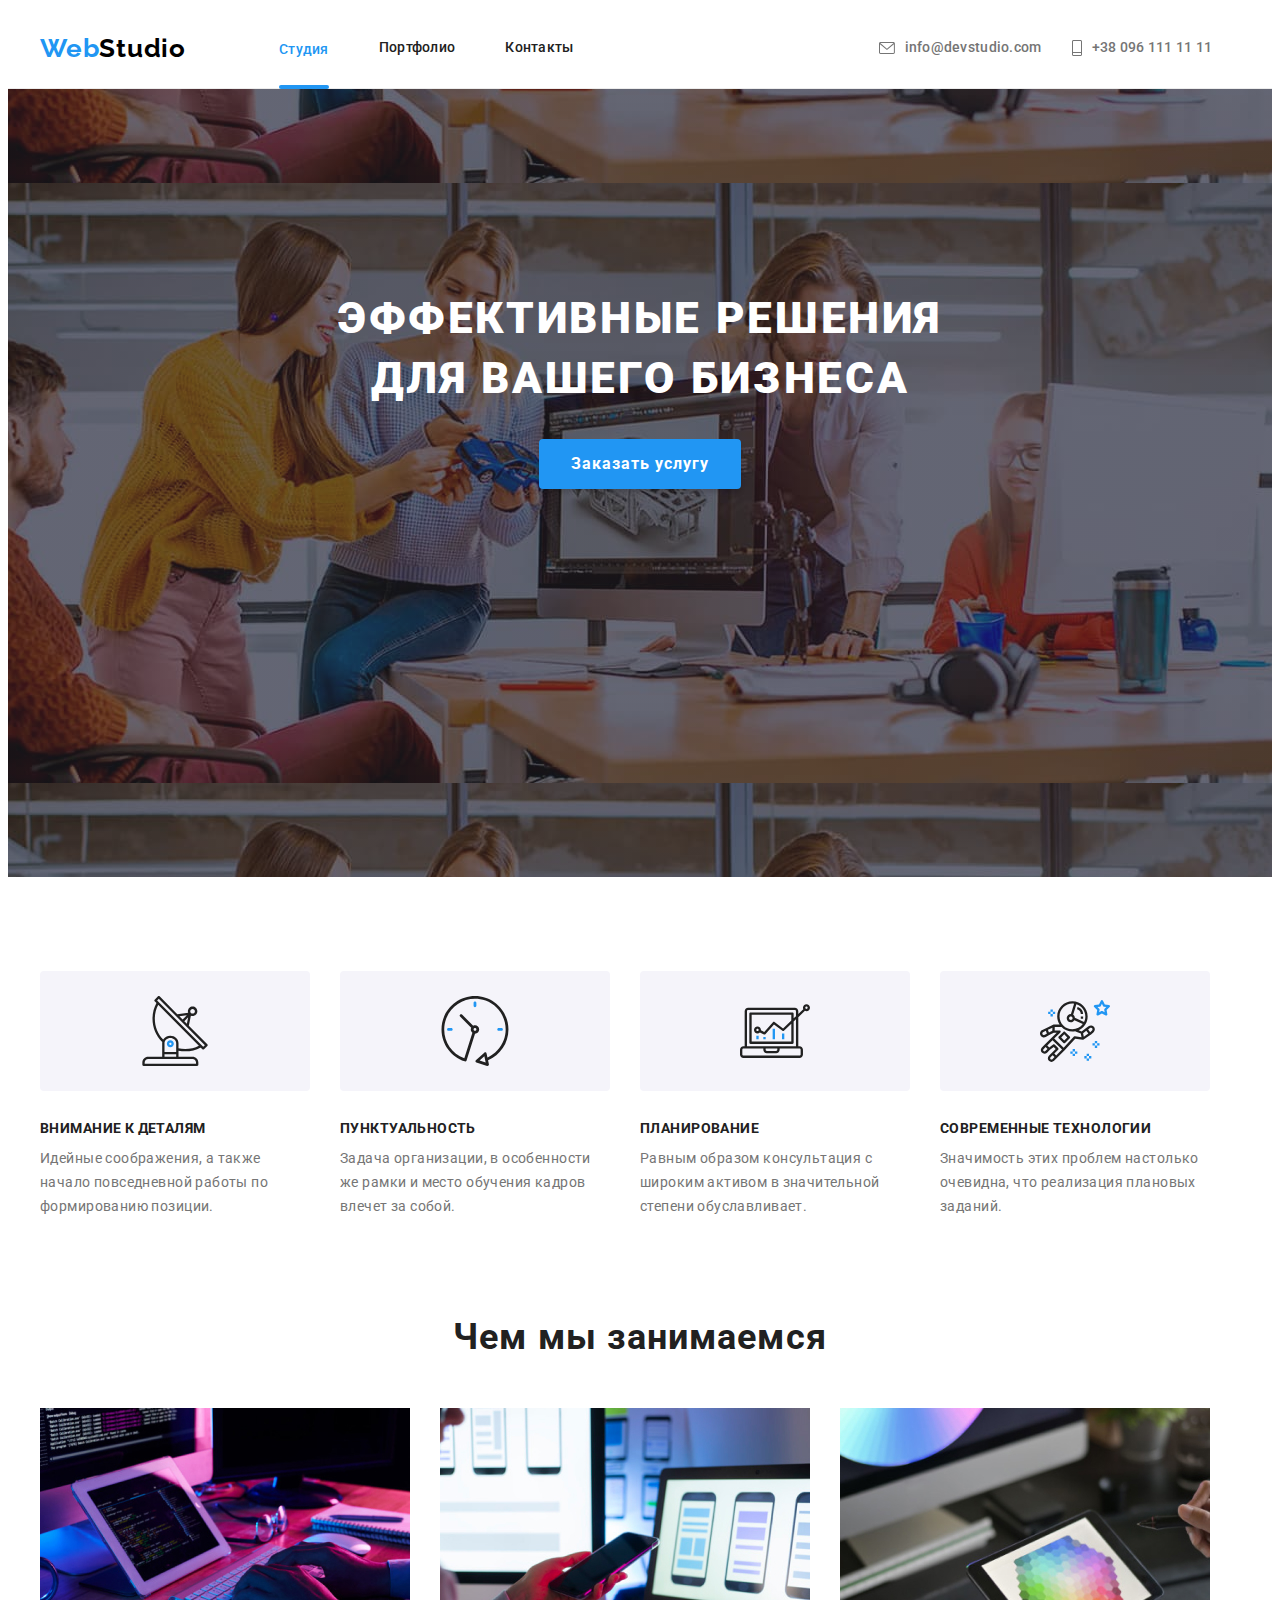
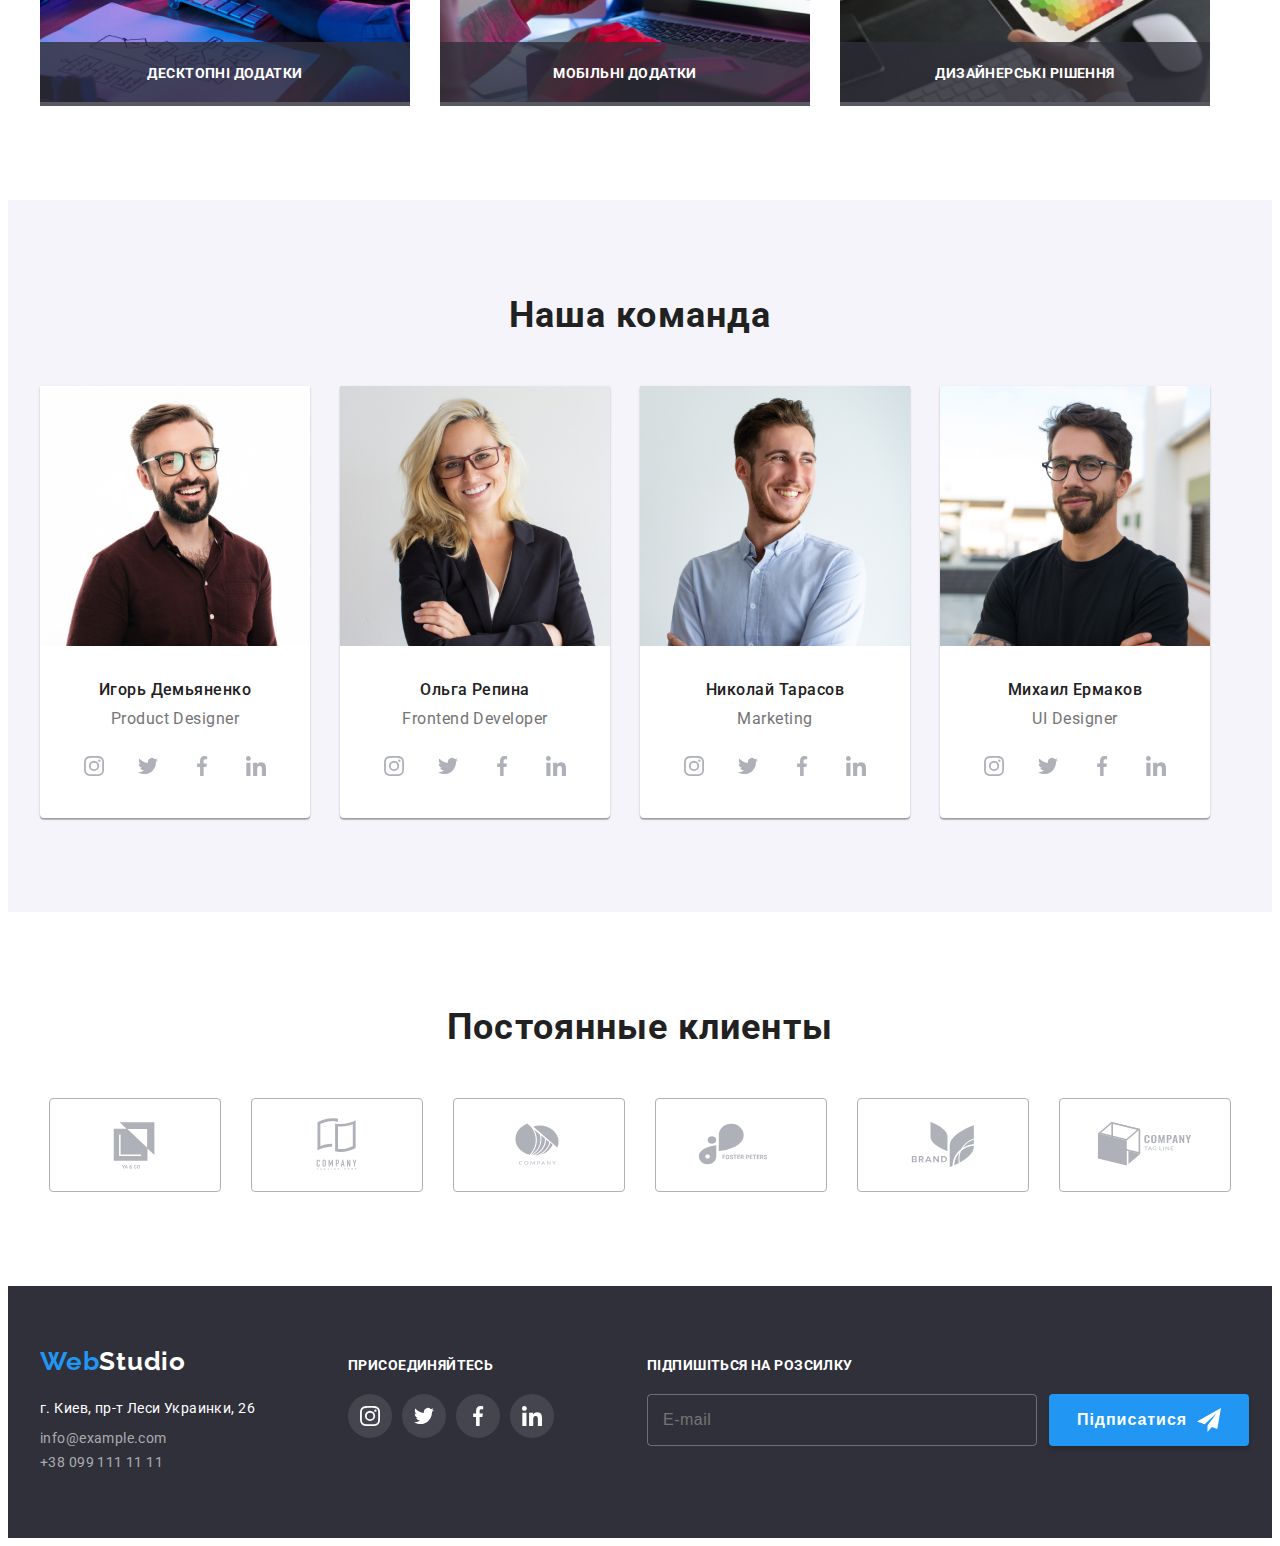
==== index.html @ b46f7038 "start HW#7" ====
<!DOCTYPE html>
<html lang="en">

<head>
  <meta charset="UTF-8" />
  <meta http-equiv="X-UA-Compatible" content="IE=edge" />
  <meta name="viewport" content="width=device-width, initial-scale=1.0" />
  <title>goit-markup-hw-07</title>
  <link rel="preconnect" href="https://fonts.googleapis.com" />
  <link rel="preconnect" href="https://fonts.gstatic.com" crossorigin />
  <link href="https://fonts.googleapis.com/css2?family=Raleway:wght@700&family=Roboto:wght@400;500;700;900&display=swap"
    rel="stylesheet" />
  <link rel="stylesheet" href="https://cdnjs.cloudflare.com/ajax/libs/modern-normalize/1.1.0/modern-normalize.min.css"
    integrity="sha512-wpPYUAdjBVSE4KJnH1VR1HeZfpl1ub8YT/NKx4PuQ5NmX2tKuGu6U/JRp5y+Y8XG2tV+wKQpNHVUX03MfMFn9Q=="
    crossorigin="anonymous" referrerpolicy="no-referrer" />
  <link rel="stylesheet" href="./css/styles.css" />
</head>

<body class="page">
  <!-- Header section -->
  <header class="page-header">
    <div class="container header-container">
      <nav class="nav-site, link">
        <a class="logo-link link" href="" lang="en">Web<span class="logo-accent">Studio</span></a>
        <ul class="nav-list list">
          <li><a class="nav-item nav-item-studio" href="">Студия</a></li>
          <li><a class="nav-item link" href="./portfolio.html">Портфолио</a></li>
          <li><a class="nav-item link nav-item-contacts" href="index.html">Контакты</a></li>
        </ul>
      </nav>

      <ul class="contacts-header list">
        <li class="contacts-item">
          <a class="contacts-link link contacts-link-icons" href="info@devstudio.com"><svg class="mailhover-icons"
              width="16px" height="12px">
              <use href="./images/icons/icons2.svg#mailhover">
            </svg>info@devstudio.com</a>
        </li>
        <li class="contacts-item"><a class="contacts-tel link" href="+380961111111"><svg class="vector-icons"
              width="10px" height="16px">
              <use href="./images/icons/icons2.svg#vector">
            </svg>+38 096 111 11 11</a></li>
      </ul>
    </div>
  </header>

  <!-- Main -->
  <main>
    <!-- Hero -->

    <section class="hero overlay">
      <div class="container container-hero">
        <h1 class="hero-text">
          Эффективные решения <br />
          для вашего бизнеса
        </h1>
        <button type="button" data-modal-open class="btn container-btn">Заказать услугу</button>
      </div>
    </section>
    
    <!--  Наши преимущества advantage -->

    <section class="advantage">
      <!-- <h2>Наши преимущества</h2> -->
      <div class="container advantage-container">
        <ul class="advantage-list list">
          <li class="advantage-antenna advantage-icons">
            <div class="icon"><svg class="antenna" width="70px" height="70px">
                <use href="./images/icons/icons2.svg#antenna"></use>
              </svg></div>
            <div class="advantage-item">
              <h3 class="advantage-title">Внимание к деталям</h3>
              <p class="advantage-text">
                Идейные соображения, а также <br />
                начало повседневной работы по <br />
                формированию позиции.
              </p>
            </div>
          </li>
          <li class="advantage-clock advantage-icons">
            <div class="icon"><svg class="clock" width="70px" height="70px">
                <use href="./images/icons/icons2.svg#clock"></use>
              </svg></div>
            <div class="advantage-item">
              <h3 class="advantage-title">Пунктуальность</h3>
              <p class="advantage-text">
                Задача организации, в особенности <br />
                же рамки и место обучения кадров <br />
                влечет за собой.
              </p>
            </div>
          </li>
          <li class="advantage-diagram advantage-icons">
            <div class="icon"><svg class="diagram" width="70px" height="70px">
                <use href="./images/icons/icons2.svg#diagram"></use>
              </svg></div>
            <div class="advantage-item">
              <h3 class="advantage-title">Планирование</h3>
              <p class="advantage-text">
                Равным образом консультация с <br />
                широким активом в значительной <br />
                степени обуславливает.
              </p>
            </div>
          </li>
          <li class="advantage-astronaut advantage-icons">
            <div class="icon"><svg class="astronaut" width="70px" height="70px">
                <use href="./images/icons/icons2.svg#astronaut"></use>
              </svg>
            </div>
            <h3 class="advantage-title">Современные технологии</h3>
            <p class="advantage-text">
              Значимость этих проблем настолько <br />
              очевидна, что реализация плановых <br />
              заданий.
            </p>
          </li>
        </ul>
      </div>
    </section>

    <!-- Чем мы занимаемся benefits -->

    <section class="benefits">
      <div class="container container-benefits">
        <h2 class="benefits-text">Чем мы занимаемся</h2>
        <ul class="benefits-list list">
          <li class="benefits-item">
            <div class="benefits-foto-list">
              <img src="./images/studio/img1.jpg" alt="Верстка" width="370" />
              <div class="benefits-photo-list-action">
                <p class="benefits-text-action">
                  Десктопні додатки
                </p>
              </div>
            </div>
          </li>
          <li class="benefits-item">
            <div class="benefits-foto-list">
              <img src="./images/studio/img2.jpg" alt="Наше качество" width="370" />
              <div class="benefits-photo-list-action">
                <p class="benefits-text-action">
                  Мобільні додатки
                </p>
              </div>
            </div>
          </li>
          <li class="benefits-item">
            <div class="benefits-foto-list">
              <img src="./images/studio/img3.jpg" alt="Палитра" width="370" />
              <div class="benefits-photo-list-action">
                <p class="benefits-text-action">
                  Дизайнерські рішення
                </p>
              </div>
            </div>
          </li>
        </ul>
      </div>
    </section>

    <!-- Наша команда -->

    <section class="team">
      <div class="container container-team">
        <h2 class="team-text">Наша команда</h2>
        <ul class="team-list list">
          <li class="team-items">
            <img class="team-photo" src="./images/studio/img4.jpg" alt="работник1" width="270" />
            <div class="team-name-post">
              <h3 class="team-name">Игорь Демьяненко</h3>
              <p class="team-post">Product Designer</p>
              <ul class="social-list">
                <li><a class="social-link" href rel="noopener nooferrer" target="_blank" aria-label="instagram">
                    <svg class="social-icon" width="20px" height="20px">
                      <use href="./images/icons/icons2.svg#instagram"></use>
                    </svg>
                  </a></li>
                <li><a class="social-link" href rel="noopener nooferrer" target="_blank" aria-label="twitter">
                    <svg class="social-icon" width="20px" height="20px">
                      <use href="./images/icons/icons2.svg#twitter"></use>
                    </svg>
                  </a></li>
                <li><a class="social-link" href rel="noopener nooferrer" target="_blank" aria-label="facebook">
                    <svg class="social-icon" width="20px" height="20px">
                      <use href="./images/icons/icons2.svg#facebook"></use>
                    </svg>
                  </a></li>
                <li><a class="social-link" href rel="noopener nooferrer" target="_blank" aria-label="linkedin">
                    <svg class="social-icon" width="20px" height="20px">
                      <use href="./images/icons/icons2.svg#linkedin"></use>
                    </svg>
                  </a></li>
              </ul>
            </div>
          </li>
          <li class="team-items">
            <img class="team-photo" src="./images/studio/img5.jpg" alt="работник2" width="270" />
            <div class="team-name-post">
              <h3 class="team-name">Ольга Репина</h3>
              <p class="team-post">Frontend Developer</p>
              <ul class="social-list">
                <li><a class="social-link" href rel="noopener nooferrer" target="_blank" aria-label="instagram">
                    <svg class="social-icon" width="20px" height="20px">
                      <use href="./images/icons/icons2.svg#instagram"></use>
                    </svg>
                  </a></li>
                <li><a class="social-link" href rel="noopener nooferrer" target="_blank" aria-label="twitter">
                    <svg class="social-icon" width="20px" height="20px">
                      <use href="./images/icons/icons2.svg#twitter"></use>
                    </svg>
                  </a></li>
                <li><a class="social-link" href rel="noopener nooferrer" target="_blank" aria-label="facebook">
                    <svg class="social-icon" width="20px" height="20px">
                      <use href="./images/icons/icons2.svg#facebook"></use>
                    </svg>
                  </a></li>
                <li><a class="social-link" href rel="noopener nooferrer" target="_blank" aria-label="linkedin">
                    <svg class="social-icon" width="20px" height="20px">
                      <use href="./images/icons/icons2.svg#linkedin"></use>
                    </svg>
                  </a></li>
              </ul>
            </div>
          </li>
          <li class="team-items">
            <img class="team-photo" src="./images/studio/img6.jpg" alt="работник3" width="270" />
            <div class="team-name-post">
              <h3 class="team-name">Николай Тарасов</h3>
              <p class="team-post">Marketing</p>
              <ul class="social-list">
                <li><a class="social-link" href rel="noopener nooferrer" target="_blank" aria-label="instagram">
                    <svg class="social-icon" width="20px" height="20px">
                      <use href="./images/icons/icons2.svg#instagram"></use>
                    </svg>
                  </a></li>
                <li><a class="social-link" href rel="noopener nooferrer" target="_blank" aria-label="twitter">
                    <svg class="social-icon" width="20px" height="20px">
                      <use href="./images/icons/icons2.svg#twitter"></use>
                    </svg>
                  </a></li>
                <li><a class="social-link" href rel="noopener nooferrer" target="_blank" aria-label="facebook">
                    <svg class="social-icon" width="20px" height="20px">
                      <use href="./images/icons/icons2.svg#facebook"></use>
                    </svg>
                  </a></li>
                <li><a class="social-link" href rel="noopener nooferrer" target="_blank" aria-label="linkedin">
                    <svg class="social-icon" width="20px" height="20px">
                      <use href="./images/icons/icons2.svg#linkedin"></use>
                    </svg>
                  </a>
                </li>
              </ul>
            </div>
          </li>
          <li class="team-items">
            <img class="team-photo" src="./images/studio/img7.jpg" alt="работник4" width="270" />
            <div class="team-name-post">
              <h3 class="team-name">Михаил Ермаков</h3>
              <p class="team-post">UI Designer</p>
              <ul class="social-list">
                <li><a class="social-link" href rel="noopener nooferrer" target="_blank" aria-label="instagram">
                    <svg class="social-icon" width="20px" height="20px">
                      <use href="./images/icons/icons2.svg#instagram"></use>
                    </svg>
                  </a></li>
                <li><a class="social-link" href rel="noopener nooferrer" target="_blank" aria-label="twitter">
                    <svg class="social-icon" width="20px" height="20px">
                      <use href="./images/icons/icons2.svg#twitter"></use>
                    </svg>
                  </a></li>
                <li><a class="social-link" href rel="noopener nooferrer" target="_blank" aria-label="facebook">
                    <svg class="social-icon" width="20px" height="20px">
                      <use href="./images/icons/icons2.svg#facebook"></use>
                    </svg>
                  </a></li>
                <li><a class="social-link" href rel="noopener nooferrer" target="_blank" aria-label="linkedin">
                    <svg class="social-icon" width="20px" height="20px">
                      <use href="./images/icons/icons2.svg#linkedin"></use>
                    </svg>
                  </a></li>
              </ul>
            </div>
          </li>
        </ul>
      </div>
    </section>
    <!-- Постоянные клиенты -->
    <section class="section section-clients">
      <div class="container">
        <h3 class="title-clients">Постоянные клиенты</h3>
        <ul class="list-clients">
          <li class="client-box ">
            <a class="clients-icon-icon" href="" target="_blank" rel="noopener nooferrer" aria-label="YA & CO">
              <svg class="clients-icon" width="106px" height="60px">
                <use href="./images/icons/icons2.svg#logo1"></use>
              </svg></a>
          </li>
          <li class="client-box"><a class="clients-icon-icon" href="" target="_blank" rel="noopener nooferrer"
              aria-label="Company tagline here">
              <svg class="clients-icon" width="106px" height="60px">
                <use href="./images/icons/icons2.svg#logo2"></use>
              </svg></a>
          </li>
          <li class="client-box"><a class="clients-icon-icon" href="" target="_blank" rel="noopener nooferrer"
              aria-label="Company">
              <svg class="clients-icon" width="106px" height="60px">
                <use href="./images/icons/icons2.svg#logo3"></use>
              </svg></a>
          </li>
          <li class="client-box"><a class="clients-icon-icon" href="" target="_blank" rel="noopener nooferrer"
              aria-label="FOSTER PETERS">
              <svg class="clients-icon" width="106px" height="60px">
                <use href="./images/icons/icons2.svg#logo4"></use>
              </svg></a>
          </li>
          <li class="client-box"><a class="clients-icon-icon" href="" target="_blank" rel="noopener nooferrer"
              aria-label="Brand">
              <svg class="clients-icon" width="106px" height="60px">
                <use href="./images/icons/icons2.svg#logo5"></use>
              </svg></a>
          </li>
          <li class="client-box"><a class="clients-icon-icon" href="" target="_blank" rel="noopener nooferrer"
              aria-label="Company tag line">
              <svg class="clients-icon" width="106px" height="60px">
                <use href="./images/icons/icons2.svg#logo6"></use>
              </svg></a>
          </li>
        </ul>
      </div>
    </section>
  </main>
  <!-- Футер -->
  <footer class="footer">
    <div class="container">
      <div class="footer-flex">
        <a class="logo-link link logo-link-footer" href="" lang="en">Web<span
            class="logo-accent-footer">Studio</span></a>
        <address>
          <ul class="footer-list list">
            <li class="footer-item">
              <a class="footer-mail link" href="https://bit.ly/3pXMvUd" target="_blank" rel="noopener noreferrer"><samp
                  class="footer-text">г. Киев, пр-т Леси Украинки, 26</samp>
              </a>
            </li>
            <li class="footer-item">
              <a class="link-footer" href="mailto:info@devstudio.com">info@example.com</a>
            </li>
            <li><a class="footer-tel link" href="tel=+380991111111">+38 099 111 11 11</a></li>
          </ul>
        </address>
      </div>
      <!-- Футер. Правый блок -->
      <div class="footer-right-block ">
        <h3 class="footer-title">присоединяйтесь</h3>
        <ul class="footer-social-list">
          <li><a class="footer-social-link" href rel="noopener nooferrer" target="_blank" aria-label="instagram">
              <svg class="footer-social-icon" width="20px" height="20px">
                <use href="./images/icons/icons2.svg#instagram"></use>
              </svg>
            </a></li>
          <li><a class="footer-social-link" href rel="noopener nooferrer" target="_blank" aria-label="twitter">
              <svg class="footer-social-icon" width="20px" height="20px">
                <use href="./images/icons/icons2.svg#twitter"></use>
              </svg>
            </a></li>
          <li><a class="footer-social-link" href rel="noopener nooferrer" target="_blank" aria-label="facebook">
              <svg class="footer-social-icon" width="20px" height="20px">
                <use href="./images/icons/icons2.svg#facebook"></use>
              </svg>
            </a></li>
          <li><a class="footer-social-link" href rel="noopener nooferrer" target="_blank" aria-label="linkedin">
              <svg class="footer-social-icon" width="20px" height="20px">
                <use href="./images/icons/icons2.svg#linkedin"></use>
              </svg>
            </a></li>
      </div>
      <!-- Підписатися -->
      <form class="footer-subscription-form">
      <h3 class="footer-subscription-form-title">Підпишіться на розсилку</h3>
      <div class="footer-subsubscription-form-group">
      <label class="footer-subscription-form-wrap">
        <input class="footer-subscription-form-input" type="email" name="email" placeholder="E-mail">
      </label>
      <button class="footer-subscription-form-btn" type="submit">Підписатися
        <svg class="footer-subscription-form-btn-svg" height="24" width="24">
          <use href="./images/icons/icons2.svg#send"></use>
        </svg>
      </button>
      </div>      
    </form>
      </div>
    </div>
  </footer>
  <!-- Модальное окно -->
 <div class="backdrop is-hidden" data-modal>
    <div class="modal">
      <button class="modal-btn" data-modal-close>
        <svg class="modal-btn-icon" width="20" height="20">
          <use href="./images/icons/icons2.svg#close"></use>
        </svg>
      </button>

<form class="register-form">
  <strong class="register-form-title">Залиште свої дані, ми вам передзвонимо</strong>
  <div class="register-form-group" role="group">
    <lable class="register-form-wrap">
      <span class="register-form-lable">Ім'я</span>
      <span class="register-form-field">
      <input class="register-form-input" type="text"/>
      <svg class="register-form-icon" width="18" height="18">
        <use href="./images/icons/icons2.svg#person"></use>
      </svg>
      </span>
    </lable>
    <lable class="register-form-wrap">
      <span class="register-form-lable">Телефон</span>
      <span class="register-form-field">
      <input class="register-form-input" type="phone"/> 
      <svg class="register-form-icon" width="18" height="18">
        <use href="./images/icons/icons2.svg#phone1"></use>
      </svg>
      </span>
    </lable>
    <lable class="register-form-wrap">
      <span class="register-form-lable">Пошта</span>
      <span class="register-form-field">
      <input class="register-form-input" type="email"/>
      <svg class="register-form-icon" width="18" height="18">
        <use href="./images/icons/icons2.svg#mail"></use>
      </svg>
      </span>
    </lable>
    
    <lable class="register-form-wrap">
      <span class="register-form-lable">Коментар</span>
      <textarea
      class="register-form-message"
      name="user-message"
      rows="5"
      placeholder="Введіть текст"
      ></textarea>
    </lable>
  </div>

   <label class="register-form-agreement">
    <input class="register-checkbox visuaaly-hidden"type="checkbox" name="agreement">
    <svg class="register-icon" width="16" height="15">
      <use class="register-icon-uncheck" href="./images/icons/icons2.svg#uncheck"></use>
      <use class="register-icon-check" href="./images/icons/icons2.svg#check2"></use>
    </svg>
    <span class="register-form-agreement-text">Погоджуюся з розсилкою та приймаю <a class="register-form-agreement-link" href="">Умови договору</a></span>
   </label>

   <button class="register-form-btn" type="submit">Отправить</button>
</form>

    </div>
  </div>
 <script src="./js/modal.js"></script>
</body>

</html>
---- css/styles.css ----
:root {
    /* fonts */
    --main-font: 'Roboto', sans-serif;
    --secondary-font: 'Raleway', sans-serif;
    /* text color */
    --main-txt-cl: #212121;
    --secondary-txt-cl: #757575;
    --logo-blue-txt-cl: #2196F3;
    --logo-black-txt-cl: #000000;
    --logo-white-txt-cl: #FFFFFF;
    /* bg color */
    --dark-bg-cl: #2F303A;
    --light-bg-cl: #F5F4FA;
    /* others */
    --button-text-color: #000000;
    --focus-color: #ffffff;
}


body {
    font-family: var(--main-font);
    color: var(--main-txt-cl);
}

/* reset styles */
.link-footer, .contacts-link,
.link,
.link-cards {
    text-decoration: none;
    color: currentColor;
}

.list {
    list-style: none;
    padding: 0;
    margin: 0;
}

h1,h2,h3,h4,h5,h6,p {
    margin: 0;
}

/* Header section */
.container {
    width: 1200px;
    padding-left: 15px;
    padding-right: 15px;
    margin-left: auto;
    margin-right: auto;
}
.container-styles {
    padding-top: 94px;
    padding-bottom: 94px;
}

.page-header {
border-bottom: 1px solid #ECECEC;
}
.header-container {
    display: flex;
    
}
 .link {
    display: flex;
}
 
.logo-link {
    margin-right: 93px;
    align-items: center;
}
 
.nav-list {
    display: flex;
    align-items: center;    
}

.nav-item {
    padding-top: 32px;
    padding-bottom: 32px;
    margin-right: 50px;
}

.nav-item {
    position: relative;
    transition: color 250ms cubic-bezier(0.4, 0, 0.2, 1);


}

.nav-item-contacts {
    margin-right: 0;
}   

.contacts-header {
    margin-left: 305px;
    display: flex;
    align-items: center;
    font-weight: 500;
    font-size: 14px;
    color: #757575;
    
}

.mailhover-icons {
    display: flex;
    justify-content: center;
    align-items: center;
    margin-right: 10px;
    fill:currentColor;
    
}
.vector-icons {
    display: flex;
    justify-content: center;
    align-items: center;
    margin-right: 10px;
    fill: currentColor; 
    
}
.contacts-link {
    align-items: center;
    padding-top: 32px;
    padding-bottom: 32px;
    margin-right: 30px;
    position: relative;
    transition: color 250ms cubic-bezier(0.4, 0, 0.2, 1);
    
}

.contacts-tel {
    padding-top: 32px;
    padding-bottom: 32px;
    position: relative;
    transition: color 250ms cubic-bezier(0.4, 0, 0.2, 1);
}

.logo-link {
    font-family: var(--secondary-font);
    color: var(--logo-blue-txt-cl);
    font-weight: 700;
    font-size: 26px;
    line-height: 1.19;
    letter-spacing: 0.03em;
}

.logo-accent {
    color: var(--logo-black-txt-cl);
}

.nav-item {
    font-weight: 500;
    font-size: 14px;
    line-height: 1.14;
    letter-spacing: 0.02em;
    color: var(--main-txt-cl)
}

.nav-item-studio {
    font-weight: 500;
    font-size: 14px;
    line-height: 1.14;
    letter-spacing: 0.02em;
    color: var(--logo-blue-txt-cl);
    text-decoration: none;
}


/* Подчёркивание */

.nav-item-studio {
    position: relative;
    color: #2196F3;
}

.nav-item-studio::after {
    position: absolute;
    bottom: 0;
    left: 0;
    content: "";
    width: 100%;
    height: 4px;
    border-radius: 2px;
    background-color: #2196F3;
}

.nav-item:hover,
.nav-item:focus {
    color: var(--logo-blue-txt-cl);
}

.contacts-link,
.contacts-tel {
    font-weight: 500;
    font-size: 14px;
    line-height: 1.14;
    letter-spacing: 0.02em;
    color: var(--logo-blue-txt-cl)
    margin-left: 10px;


}

.contacts-link-portfolio {
    font-weight: 500;
    font-size: 14px;
    line-height: 1.14;
    letter-spacing: 0.02em;
    color: var(--secondary-txt-cl)
}
.contacts-link:hover,
.contacts-link:focus {
    color: var(--logo-blue-txt-cl);
}

.contacts-tel {
    font-weight: 500;
    font-size: 14px;
    line-height: 1.14;
    letter-spacing: 0.02em;
    color: var(--secondary-txt-cl)
}

.contacts-tel:hover,
.contacts-tel:focus {
    color: var(--logo-blue-txt-cl);
}



/* Hero */

.overlay {
    max-width: 1600px;
    height: 600px;
    margin-right: auto;
    margin-left: auto;
    background-image:linear-gradient(to right,
    rgba(47, 48, 58, 0.4),
    rgba(47, 48, 58, 0.4)),
    url(../images/studio/imghero.jpg);
    background-position: center;
    background-color: #C4C4C4;;
}

.hero {
    padding-top: 94px;
    padding-bottom: 94px;
    margin-left: auto;
    margin-right: auto;
    background-color: var(--dark-bg-cl);
    
}

.hero-text {
    margin-top: 106px;
    margin-bottom: 30px;
    font-weight: 900;
    font-size: 44px;
    line-height: 1.36;
    text-align: center;
    letter-spacing: 0.06em;
    text-transform: uppercase;
    color: #FFFFFF;
}

.container-btn {
    display: flex;
    margin: 0 auto;
    margin-bottom: 106px;
}
.btn {
    max-width: 250px;
    min-width: 200px;
    max-height: 50px;
    padding-top: 10px;
    padding-right: 32px;
    padding-bottom: 10px;
    padding-left: 32px;  
    
}

.btn {
    font-family: inherit;
    font-weight: 700;
    font-size: 16px;
    line-height: 1.88;
    letter-spacing: 0.06em;
    color: #FFFFFF;
    background: #2196F3;
    box-shadow: 0px 4px 4px rgba(0, 0, 0, 0.15);
    border-radius: 4px;
    border: transparent;
    transition: color 250ms cubic-bezier(0.4, 0, 0.2, 1),
    background-color 250ms cubic-bezier(0.4, 0, 0.2, 1);
}

.btn:hover,
.btn:focus {
    cursor: pointer;
    --button-text-color: #000000;
    color: var(--button-text-color);
    --focus-color: #ffffff;
    background-color: var(--focus-color);

}
/* Наши преимущества */
.advantage {
    padding-top: 94px;
    padding-bottom: 94px;
}
.icon {
    display: flex;
    justify-content: center;
    align-items: center;
    width: 270px;
    height: 120px;
    background-color: #F5F4FA;
    border-radius: 4px;
    margin-bottom: 30px;
    
}

.advantage-list {
    display: flex;
    gap: 30px;
}

.advantage-list:last-child {
    margin-right: 0;
}
.advantage-title {
    margin-bottom: 10px;
    width: 270px;
    height: 16px;
    font-weight: 700;
    font-size: 14px;
    line-height: 1.14;
    letter-spacing: 0.03em;
    text-transform: uppercase;
    color: var(--main-txt-cl);
}

.advantage-text {
    width: 270px;
    height: 75px;
    font-weight: 400;
    font-size: 14px;
    line-height: 1.71;
    letter-spacing: 0.03em;
    color: var(--secondary-txt-cl)
}

/* Чем мы занимаемся */
.benefits {
    padding-bottom: 94px;
}


.benefits-text {
    margin-bottom: 50px;
    font-weight: 700;
    font-size: 36px;
    line-height: 1.17;
    text-align: center;
    letter-spacing: 0.03em;
    color: var(--main-txt-cl)
}
.benefits-list {
    display: flex;
    gap: 30px;
}
/* Чем мы занимаемся (текст на фото) */
.benefits-foto-list{
    position: relative;
}

.benefits-photo-list-action {
    position: absolute;
    width: 100%;
    bottom: 0;
    padding-top: 24px;
    padding-bottom: 24px;
    overflow: hidden;
    opacity: 1;
    background: rgba(47, 48, 58, 0.8);
    transition: opacity 250ms cubic-bezier(0.4, 0, 0.2, 1);
}

.benefits-text-action {
    font-family: 'Roboto';
    font-style: normal;
    font-weight: 700;
    font-size: 14px;
    line-height: 1.14;
    text-align: center;
    letter-spacing: 0.03em;
    text-transform: uppercase;
    color: #FFFFFF;
}


/* Наша команда */
.team {
    padding-top: 94px;
    padding-bottom: 94px;
    background-color: var(--light-bg-cl);
}

.team-name-post {
padding-top: 30px;
padding-bottom: 30px;
}

.team-text {
    margin-bottom: 50px;
    font-weight: 700;
    font-size: 36px;
    line-height: 1.17;
    text-align: center;
    letter-spacing: 0.03em;
    color: var(--main-txt-cl);
    
}

.team-list {
    width: 270px;
    display: flex;
    gap: 30px;
}

.team-items {
    box-shadow: 0px 1px 3px rgba(0, 0, 0, 0.12), 0px 1px 1px rgba(0, 0, 0, 0.14), 0px 2px 1px rgba(0, 0, 0, 0.2);
    border-radius: 0px 0px 4px 4px;
    background: #FFFFFF;
} 

.team-name {
   
    margin-bottom: 10px;
    font-weight: 500;
    font-size: 16px;
    line-height: 1.19;
    text-align: center;
    letter-spacing: 0.03em;
    color: var(--main-txt-cl)
}

.team-post {
    font-weight: 400;
    font-size: 16px;
    line-height: 1.19;
    text-align: center;
    letter-spacing: 0.03em;
    color: var(--secondary-txt-cl);
    margin-bottom: 16px;
    

}
.team-list {
    align-items: center;
   
}

.social-link {
    
    align-items: center;
    justify-content: center;
    display: flex;
    width: 44px;
    height: 44px;
    background-color: #ffffff;
    border-radius: 50%;
    transition: color 250ms cubic-bezier(0.4, 0, 0.2, 1),
    background-color 250ms cubic-bezier(0.4, 0, 0.2, 1);
    
}

.social-list {
    gap: 10px;
    display: flex;
    align-items: center;
    justify-content: center;
    padding-right: 32px;
    padding-left: 32px;
    list-style: none;
    
}
.social-icon {
    fill: #AFB1B8;  
}

.social-link:hover,
.social-link:focus {
    background-color: #2196F3;
    outline: none;
    
}

.social-link:hover .social-icon {
    fill: #ffffff;
}
.social-link:focus .social-icon {
    fill: #ffffff;
}

/* Постоянные клиенты */

.section-clients {
    padding-top: 94px;
    padding-bottom: 94px;
}
.list-clients {
    display: flex;
    list-style: none;
    align-items: center;
    justify-content: center;
    gap: 30px;
    margin: 0;
    padding: 0;
    transition: color 250ms cubic-bezier(0.4, 0, 0.2, 1),
    border-color 250ms cubic-bezier(0.4, 0, 0.2, 1);
    
}

.clients-icon-icon {
    display: flex;
    align-items: center;
    justify-content: center;
    width: 170px;
    height: 92px;
    background-color: #ffffff;
    border: 1px solid #AFB1B8;
    border-radius: 4px;
    fill: #AFB1B8;
    transition: color 250ms cubic-bezier(0.4, 0, 0.2, 1),
    border-color 250ms cubic-bezier(0.4, 0, 0.2, 1);

}


.clients-icon-icon:hover,
.clients-icon-icon:focus {
    fill: #2196F3;
    border-color: #2196F3;
    border: 1px solid #2196F3;
    outline: none;
   
   
}

.title-clients {
    font-family: 'Roboto';
        font-style: normal;
        font-weight: 700;
        font-size: 36px;
        line-height: 1.17;
        text-align: center;
        letter-spacing: 0.03em;
        color: #212121;
        margin-bottom: 50px;
}
/* Футер */
.footer {
    padding-top: 60px;
    padding-bottom: 60px;
    background-color: var(--dark-bg-cl);
    
}

.footer .container {
    display: flex;
    align-items: baseline;
}
.logo-link-footer {
    width: 145px;
    height: 31px;
    margin-bottom: 20px;
    
}
.logo-accent-footer {
    color: var(--logo-white-txt-cl);
    
}

.footer-list {
    width: 231px;
    height: 81px;
   
}


.footer-text {
    margin-bottom: 9px;
    font-family: 'Roboto';
    font-style: normal;
    font-weight: 400;
    font-size: 14px;
    line-height: 1.71;
    letter-spacing: 0.03em;
    color: var(--logo-white-txt-cl)
}

.footer-text:hover,
.footer-text:focus {
    color: var(--logo-blue-txt-cl);
}

.link-footer {
    margin-bottom: 9px;
    font-family: 'Roboto';
    font-style: normal;
    font-weight: 400;
    font-size: 14px;
    line-height: 1.71;
    letter-spacing: 0.03em;
    color: rgba(255, 255, 255, 0.6);
    transition: color 250ms cubic-bezier(0.4, 0, 0.2, 1),
    background-color 250ms cubic-bezier(0.4, 0, 0.2, 1);
}

.link-footer:hover,
.link-footer:focus {
    color: var(--logo-blue-txt-cl);
}

.footer-tel {
    font-family: 'Roboto';
    font-style: normal;
    font-weight: 400;
    font-size: 14px;
    line-height: 1.71;
    letter-spacing: 0.03em;
    color: rgba(255, 255, 255, 0.6);
}

.footer-text, 
.link-footer,
.footer-tel {
    width: 231px;
    height: 21px;
}

.footer-tel:hover,
.footer-tel:focus {
    color: var(--logo-blue-txt-cl);
}


/* Футер. Правый блок */


.footer-right-block {
   margin-left: 70px;
   margin-right: 93px;
} 

.footer-social-list {
    display: flex;
    align-items: baseline;
    justify-content: center; 
    gap: 10px;
    list-style: none;
    margin: 0;
    padding-left: 0;
}

.footer-social-link {
    display: flex;
    align-items: center;
    justify-content: center;
    width: 44px;
    height: 44px;
    background-color: rgba(255, 255, 255, 0.1);
    border-radius: 50%;
    margin-top: 20px;
    transition: color 250ms cubic-bezier(0.4, 0, 0.2, 1),
    background-color 250ms cubic-bezier(0.4, 0, 0.2, 1);
}

.footer-title {
    display: flex;
    align-items: baseline;
    font-family: 'Roboto';
    font-style: normal;
    font-weight: 700;
    font-size: 14px;
    line-height: 1.14;
    letter-spacing: 0.03em;
    text-transform: uppercase;
    color: #FFFFFF;
    padding-left: 0;
}

.footer-social-icon {
    fill: #FFFFFF;
}
.footer-social-link:hover,
.footer-social-link:focus {
    fill: #2196F3;
    border-color: #2196F3;
    border: 1px solid #2196F3;
    background-color: #2196F3;
    outline: none;
} 

/* Футер підписатися*/

.footer-subsubscription-form-group {
    display: flex;
    gap: 12px;
}

.footer-subscription-form-input {
    display: inline-block;
    width: 358px;
    background-color: transparent;
    border: 1px solid rgba(255, 255, 255, 0.3);
    border-radius: 4px;
    padding: 15px;
    font-style: normal;
    font-weight: 400;
    font-size: 16px;
    line-height: calc(20 / 16);
    align-items: center;
    letter-spacing: 0.03em;
    color: rgba(255, 255, 255, 0.6);
    transition: color 250ms cubic-bezier(0.4, 0, 0.2, 1),
    border-color 250ms cubic-bezier(0.4, 0, 0.2, 1);
}

.footer-subscription-form-input:hover,
.footer-subscription-form-input:focus {
    border: 1px solid #2196F3;
    border-color: #2196F3;
    outline: none;
   
}

.footer-subscription-form-btn {
    display: flex;
    gap: 10px;
    align-items: center;
    justify-content: center;
    background-color: #2196F3;
    border-radius: 4px;
    border-color: transparent;
    box-shadow: 0px 4px 4px rgba(0, 0, 0, 0.15);
    font-style: normal;
    font-weight: 700;
    font-size: 16px;
    line-height: calc(30 / 16);
    text-align: center;
    letter-spacing: 0.06em;
    padding-top: 10px;
    padding-right: 28px;
    padding-bottom: 10px;
    padding-left: 29px;
    padding-left: 28px;
    cursor: pointer;
    color: #FFFFFF;
    border: none;
}


.footer-subscription-form-title {
    margin-bottom: 20px;
    font-weight: 700;
    font-size: 14px;
    line-height: 1.14;
    letter-spacing: 0.03em;
    text-transform: uppercase;
    color: #ffffff;
}



/* Prtfolio*/
.page-header-portfolio {
    border-bottom: 1px solid #ECECEC;
}

.nav-item-portfolio {
    font-weight: 500;
    font-size: 14px;
    line-height: 1.14;
    letter-spacing: 0.02em;
    color: var(--logo-blue-txt-cl);
    text-decoration: none;
}
.nav-item-portfolio-contacts {
    margin: 0 auto;
}

/* Псевдо портфолио */
.nav-item-portfolio {
    position: relative;
    color: #2196F3;
}
.nav-item-portfolio::after {
    position: absolute;
    bottom: 0;
    left: 0;
    content: "";
    width: 100%;
    height: 4px;
    border-radius: 2px;
    background-color: #2196F3;
}




.contacts-link-portfolio {
    margin-right: 50px;
    padding-top: 32px;
    padding-bottom: 32px;
}
.contacts-link-portfolio:hover,
.contacts-link-portfolio:focus {
    color: var(--logo-blue-txt-cl);
}

/* Портфолио кнопки */

.portfolio-button {
    padding-top: 94px;
    padding-bottom: 94px;
}


.portfolio-list {
    display:flex;
    justify-content: center ;
    gap: 8px;
    margin-bottom: 50px;
   
}

.portfolio-btn-curent {
    width: 73px;
    height: 38px;
    padding-top: 6px;
    padding-right: 22px;
    padding-bottom: 6px;
    padding-left: 22px;
}

.portfolio-btn-site {
    max-width: 200px;
    min-width: 130px;
    width: 128px;
    height: 38px;
    padding-top: 6px;
    padding-right: 22px;
    padding-bottom: 6px;
    padding-left: 22px;
}

.portfolio-btn-app {
    width: 145px;
    height: 38px;
    padding-top: 6px;
    padding-right: 22px;
    padding-bottom: 6px;
    padding-left: 22px;
}

.portfolio-btn-design {
    width: 103px;
    height: 38px;
    padding-top: 6px;
    padding-right: 22px;
    padding-bottom: 6px;
    padding-left: 22px;
}

.portfolio-btn-marketing {
    width: 130px;
    height: 38px;
    padding-top: 6px;
    padding-right: 22px;
    padding-bottom: 6px;
    padding-left: 22px;;
}
.portfolio-btn{
    
    font-family: 'Roboto';
    font-style: normal;
    font-weight: 500;
    font-size: 16px;
    line-height: 1.62;
    text-align: center;
    letter-spacing: 0.03em;
    border: none;
    border-radius: 4px;
    background: #F5F4FA;
    transition: color 250ms cubic-bezier(0.4, 0, 0.2, 1),
    background-color 250ms cubic-bezier(0.4, 0, 0.2, 1),
    box-shadow 250ms cubic-bezier(0.4, 0, 0.2, 1);
}
.portfolio-list,
.portfolio-btn {
    color: var(--main-txt-cl);
}

 .current {
    font-family: 'Roboto';
    font-style: normal;
    color:#FFFFFF;
    background: #2196F3;
    border-radius: 4px;
    border: none;
}
 
.portfolio-btn:hover,
.portfolio-btn:focus {
    background: var(--logo-blue-txt-cl);
    color: #FFFFFF;

}

.title {
    position: absolute;
    width: 1px;
    height: 1px;
    margin: -1px;
    border: 0;
    padding: 0;
    white-space: nowrap;
    clip-path: inset(100%);
    clip: rect(0 0 0 0);
    overflow: hidden;
}

.portfolio-cards-title {
    
    max-width: 350px;
    min-width: 340px;
    width: 322px;
    height: 36px;
    font-weight: 700;
    font-size: 18px;
    line-height: 2;
    letter-spacing: 0.06em;
    color: var(--main-txt-cl)
}

.portfolio-cards-text {
    width: 322px;
    height: 30px;
    font-weight: 400;
    font-size: 16px;
    line-height: 1.88;
    letter-spacing: 0.03em;
    color: var(--secondary-txt-cl)
}

.link-cards:hover,
.link-cards:focus {
color: var(--logo-blue-txt-cl);

}

.portfolio-cards-list {
    display: flex;
    flex-wrap: wrap;
    gap: 30px;
}

.item-cards {
    box-sizing: border-box;
    width: 370px;
    
    background: #FFFFFF;
    border: 1px solid #EEEEEE;
}
.cards-name {
    padding-top: 20px;
    padding-bottom: 20px;
    padding-right: 24px;
    padding-left: 24px;
}
.item-cards:hover {
    box-shadow: 0px 1px 1px rgba(0, 0, 0, 0.12), 0px 4px 4px rgba(0, 0, 0, 0.06), 1px 4px 6px rgba(0, 0, 0, 0.16);
}




/* Модальное окно */
.backdrop {
    position: fixed;
    top: 0;
    left: 0;
    z-index: 1000;
    width: 100%;
    height: 100%;
    background-color: rgba(0, 0, 0, 0.2);
    transition: opacity 250ms ease-out, visibility 600ms ease-out;

}

.backdrop.is-hidden {
    opacity: 0;
    visibility: hidden;
    pointer-events: none;
}

.backdrop.is-hidden.modal {
    opacity: 0;
}

.modal {
    position: absolute;
    top: 50%;
    left: 50%;
    width: 528px;
    min-height: 581px;
    background-color: white;
    border-radius: 4px;
    position: relative;
    transform: translate(-50%, -50%) scale(1);
    opacity: 1;
    transition: transform 250ms ease-in-out 200ms, opacity 400ms ease-in-out 200ms;
    padding-top: 40px;
    padding-right: 41px;
    padding-bottom: 40px;
    padding-left: 39px;
}

.modal-btn {
    position: absolute;
    width: 30px;
    height: 30px;
    padding: 0;
    display: flex;
    align-items: center;
    justify-content: center;
    top: 8px;
    right: 8px;
    border-radius: 50%;
    border: 1px solid rgba(0, 0, 0, 0.1);
    background-color: transparent;
    cursor: pointer;
}

.modal-btn-icon {
    width: 11px;
    height: 11px;
    transition-duration: 250ms;
    transition-timing-function: cubic-bezier(0.4, 0, 0.2, 1);
    transition-delay: 0s;
}

.modal-btn-icon:hover,
.modal-btn-icon:focus {
    fill: #2196f3;
        
}

.register-form {
    text-align: center;
}

.register-form-title {
    display: block;
    margin-bottom: 12px;
    font-weight: 700;
    font-size: 20px;
    line-height: 1.15;
    text-align: center;
    letter-spacing: 0.03em;
    color: #212121;
}

.register-form-group {
    margin-bottom: 20px;
}

.register-form-lable {
    display: block;
    text-align: left;
    margin-bottom: 5px;
    font-weight: 400;
    font-size: 12px;
    line-height: 1.17;
    letter-spacing: 0.01em;
    color: #757575;
    padding-left: 1px;
}

.register-form-wrap {
    display: block;
    position: relative;
    margin-bottom: 10px;
}

.register-form-field {
    position: relative;
}

.register-form-icon {
    position: absolute;
    top: 29px;
    top: 50%;
    transform: translateY(-50%);
    left: 12px;
    transition-duration: 250ms;
    transition-timing-function: cubic-bezier(0.4, 0, 0.2, 1);
    transition-delay: 0s;
}

.register-form-wrap:last-child {
    margin-bottom: 0;
}

.register-form-input,
.register-form-message {
    border: solid 1px #D9D9D9;
    border-radius: 5px;
    width: 100%;
    outline: transparent;
    padding: 10px;
    padding-left: 50px;
    transition-duration: 250ms;
    transition-timing-function: cubic-bezier(0.4, 0, 0.2, 1);
    transition-delay: 0s;
}

.register-form-message {
    resize: none;
    height: 120px;
    padding: 10px;
}

.register-form-input:focus,
.register-form-message:focus {
    border: solid 1px #2196f3;
}

.register-form-input:focus-within+.register-form-icon {
    fill: #2196f3;
}

textarea::placeholder {
    font-style: normal;
    font-weight: 400;
    font-size: 12px;
    line-height: 1.17;
    letter-spacing: 0.01em;
    color: rgba(117, 117, 117, 0.5);
}

.register-form-agreement {
    display: flex;
    align-items: center;
    justify-content: center;
    gap: 9px;
    margin-bottom: 30px;


}

.register-form-agreement-text {
    font-style: normal;
    font-weight: 400;
    font-size: 14px;
    line-height: calc 1.71;
    letter-spacing: 0.03em;
    color: #757575;
}

.register-icon-uncheck {
    transition: opacity 250ms ease-in-out;
}

.register-icon-check {
    opacity: 0;
    transition: opacity 250ms ease-in-out;
}

.register-checkbox:checked+.register-icon .register-icon-uncheck {
    opacity: 0;
}

.register-checkbox:checked+.register-icon .register-icon-check {
    opacity: 1;
}

.register-form-agreement-link {
    text-decoration: underline;
    color: #2196f3;
    text-underline-position: under;
}

.register-form-btn {
    display: inline-block;
    align-items: center;
    padding: 10px 55px;
    font-family: inherit;
    font-weight: 700;
    font-size: 16px;
    line-height: calc(30 / 16);
    letter-spacing: 0.06em;
    color: #ffffff;
    cursor: pointer;
    background-color: #2196f3;
    box-shadow: 0px 4px 4px rgba(0, 0, 0, 0.15);
    border-radius: 4px;
    border-color: transparent;
}

.visuaaly-hidden {
    position: absolute;
    white-space: nowrap;
    width: 1px;
    height: 1px;
    overflow: hidden;
    border: 0;
    padding: 0;
    clip: rect(0 0 0 0);
    clip-path: inset(50%);
    margin: -1px;
}





/* Портфолио текст */


.portfolio-foto {
    position: relative;
    overflow: hidden; 
}
.portfolio-overlay {
    position: absolute;
    display: block;
    bottom: 0;
    left: 0;
    width: 100%;
    height: 100%;
    background-color: rgba(33, 150, 243, 0.9);
    transform: translateY(100%);
    transition: transform 250ms cubic-bezier(0.4, 0, 0.2, 1);
    
}
.portfolio-overlay-text {
    font-family: var(--main-font);
    font-style: normal;
    font-weight: 400;
    font-size: 18px;
    line-height: 1.56;
    padding-top: 63px;
    padding-bottom: 63px;
    padding-left: 24px;
    padding-right: 24px;
    letter-spacing: 0.03em;
    color: #ffffff;
}
.portfolio-foto:hover .portfolio-overlay {
    transform: translateY(0);
    opacity: 1;
}
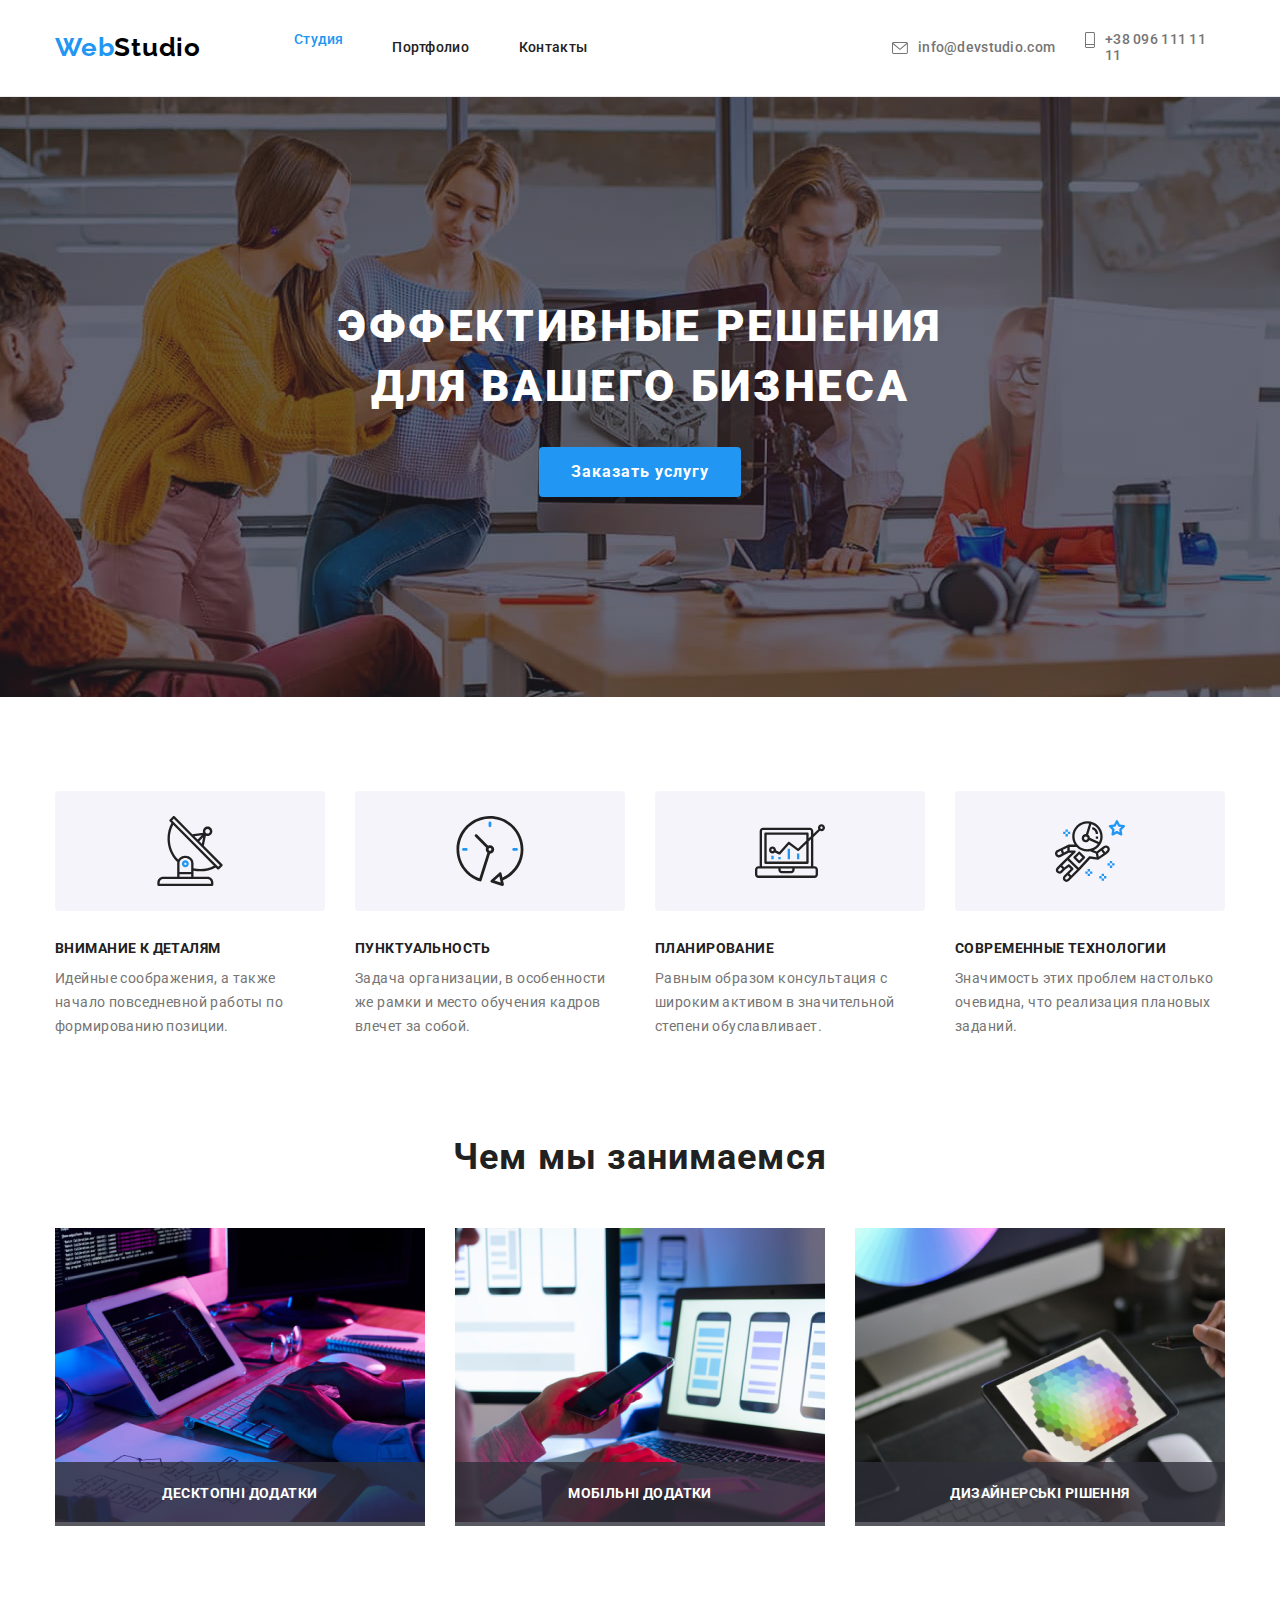
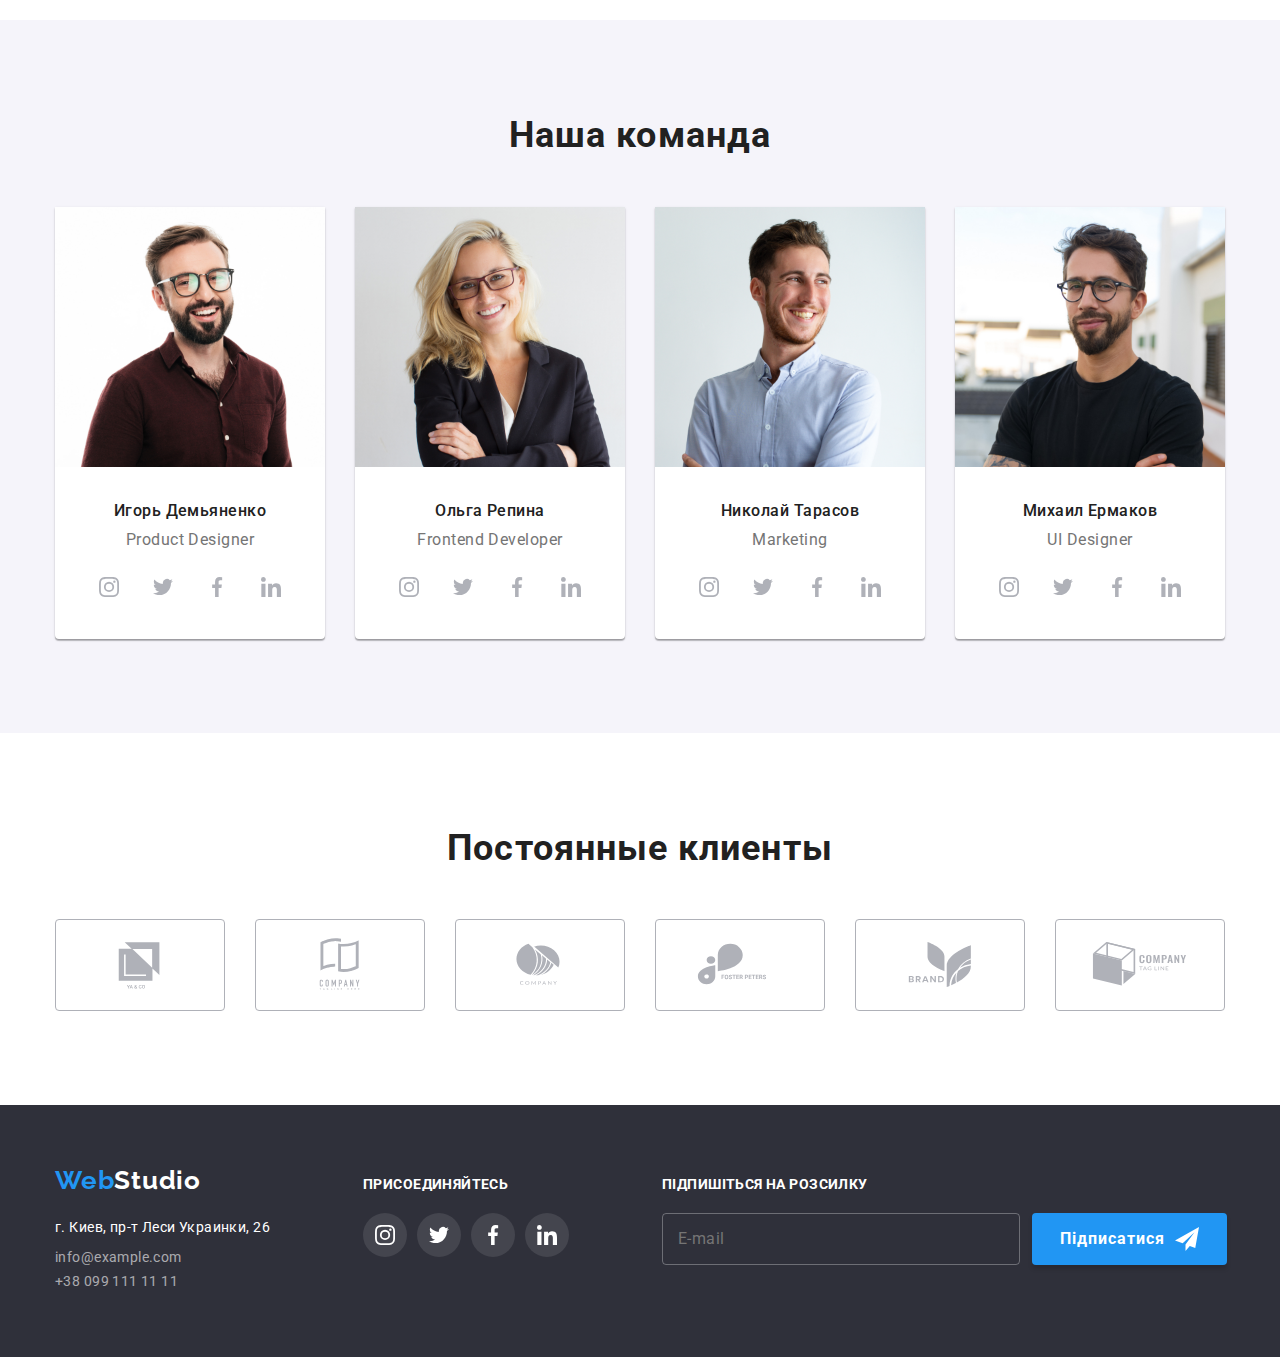
==== commit b4e77eca: "changed" ====
--- a/index.html
+++ b/index.html
@@ -13,6 +13,7 @@
   <link rel="stylesheet" href="https://cdnjs.cloudflare.com/ajax/libs/modern-normalize/1.1.0/modern-normalize.min.css"
     integrity="sha512-wpPYUAdjBVSE4KJnH1VR1HeZfpl1ub8YT/NKx4PuQ5NmX2tKuGu6U/JRp5y+Y8XG2tV+wKQpNHVUX03MfMFn9Q=="
     crossorigin="anonymous" referrerpolicy="no-referrer" />
+    <link rel="stylesheet" href="./css/main.min.css">
   <link rel="stylesheet" href="./css/styles.css" />
 </head>
 
--- a/css/main.min.css
+++ b/css/main.min.css
@@ -0,0 +1 @@
+/*! modern-normalize v1.1.0 | MIT License | https://github.com/sindresorhus/modern-normalize */*,::before,::after{-webkit-box-sizing:border-box;box-sizing:border-box}html{line-height:1.15;-webkit-text-size-adjust:100%;-moz-tab-size:4;-o-tab-size:4;tab-size:4}body{margin:0;font-family:system-ui,-apple-system,"Segoe UI",Roboto,Helvetica,Arial,sans-serif,"Apple Color Emoji","Segoe UI Emoji"}hr{height:0;color:inherit}abbr[title]{-webkit-text-decoration:underline dotted;text-decoration:underline dotted}b,strong{font-weight:bolder}code,kbd,samp,pre{font-family:ui-monospace,SFMono-Regular,Consolas,"Liberation Mono",Menlo,monospace;font-size:1em}small{font-size:80%}sub,sup{font-size:75%;line-height:0;position:relative;vertical-align:baseline}sub{bottom:-0.25em}sup{top:-0.5em}table{text-indent:0;border-color:inherit}button,input,optgroup,select,textarea{font-family:inherit;font-size:100%;line-height:1.15;margin:0}button,select{text-transform:none}button,[type=button],[type=reset],[type=submit]{-webkit-appearance:button}::-moz-focus-inner{border-style:none;padding:0}:-moz-focusring{outline:1px dotted ButtonText}:-moz-ui-invalid{box-shadow:none}legend{padding:0}progress{vertical-align:baseline}::-webkit-inner-spin-button,::-webkit-outer-spin-button{height:auto}[type=search]{-webkit-appearance:textfield;outline-offset:-2px}::-webkit-search-decoration{-webkit-appearance:none}::-webkit-file-upload-button{-webkit-appearance:button;font:inherit}summary{display:list-item}/*# sourceMappingURL=main.min.css.map */--- a/css/styles.css
+++ b/css/styles.css
@@ -107,7 +107,7 @@
     justify-content: center;
     align-items: center;
     margin-right: 10px;
-    fill:currentColor;
+    fill: currentColor;
     
 }
 .vector-icons {
@@ -153,7 +153,7 @@
     font-size: 14px;
     line-height: 1.14;
     letter-spacing: 0.02em;
-    color: var(--main-txt-cl)
+    color: var(--main-txt-cl);
 }
 
 .nav-item-studio {
@@ -191,14 +191,13 @@
 
 .contacts-link,
 .contacts-tel {
+    
     font-weight: 500;
     font-size: 14px;
     line-height: 1.14;
     letter-spacing: 0.02em;
-    color: var(--logo-blue-txt-cl)
-    margin-left: 10px;
-
-
+    color: var(--secondary-txt-cl);
+    /* margin-left: 10px; */
 }
 
 .contacts-link-portfolio {
@@ -206,7 +205,7 @@
     font-size: 14px;
     line-height: 1.14;
     letter-spacing: 0.02em;
-    color: var(--secondary-txt-cl)
+    color: var(--secondary-txt-cl);
 }
 .contacts-link:hover,
 .contacts-link:focus {
@@ -218,7 +217,7 @@
     font-size: 14px;
     line-height: 1.14;
     letter-spacing: 0.02em;
-    color: var(--secondary-txt-cl)
+    color: var(--secondary-txt-cl);
 }
 
 .contacts-tel:hover,
@@ -240,7 +239,7 @@
     rgba(47, 48, 58, 0.4)),
     url(../images/studio/imghero.jpg);
     background-position: center;
-    background-color: #C4C4C4;;
+    background-color: #C4C4C4;
 }
 
 .hero {
@@ -348,7 +347,7 @@
     font-size: 14px;
     line-height: 1.71;
     letter-spacing: 0.03em;
-    color: var(--secondary-txt-cl)
+    color: var(--secondary-txt-cl);
 }
 
 /* Чем мы занимаемся */
@@ -364,7 +363,7 @@
     line-height: 1.17;
     text-align: center;
     letter-spacing: 0.03em;
-    color: var(--main-txt-cl)
+    color: var(--main-txt-cl);
 }
 .benefits-list {
     display: flex;
@@ -443,7 +442,7 @@
     line-height: 1.19;
     text-align: center;
     letter-spacing: 0.03em;
-    color: var(--main-txt-cl)
+    color: var(--main-txt-cl);
 }
 
 .team-post {
@@ -598,7 +597,7 @@
     font-size: 14px;
     line-height: 1.71;
     letter-spacing: 0.03em;
-    color: var(--logo-white-txt-cl)
+    color: var(--logo-white-txt-cl);
 }
 
 .footer-text:hover,
@@ -943,7 +942,7 @@
     font-size: 18px;
     line-height: 2;
     letter-spacing: 0.06em;
-    color: var(--main-txt-cl)
+    color: var(--main-txt-cl);
 }
 
 .portfolio-cards-text {
@@ -953,7 +952,7 @@
     font-size: 16px;
     line-height: 1.88;
     letter-spacing: 0.03em;
-    color: var(--secondary-txt-cl)
+    color: var(--secondary-txt-cl);
 }
 
 .link-cards:hover,
@@ -1166,7 +1165,7 @@
     font-style: normal;
     font-weight: 400;
     font-size: 14px;
-    line-height: calc 1.71;
+    line-height: 1.71;
     letter-spacing: 0.03em;
     color: #757575;
 }
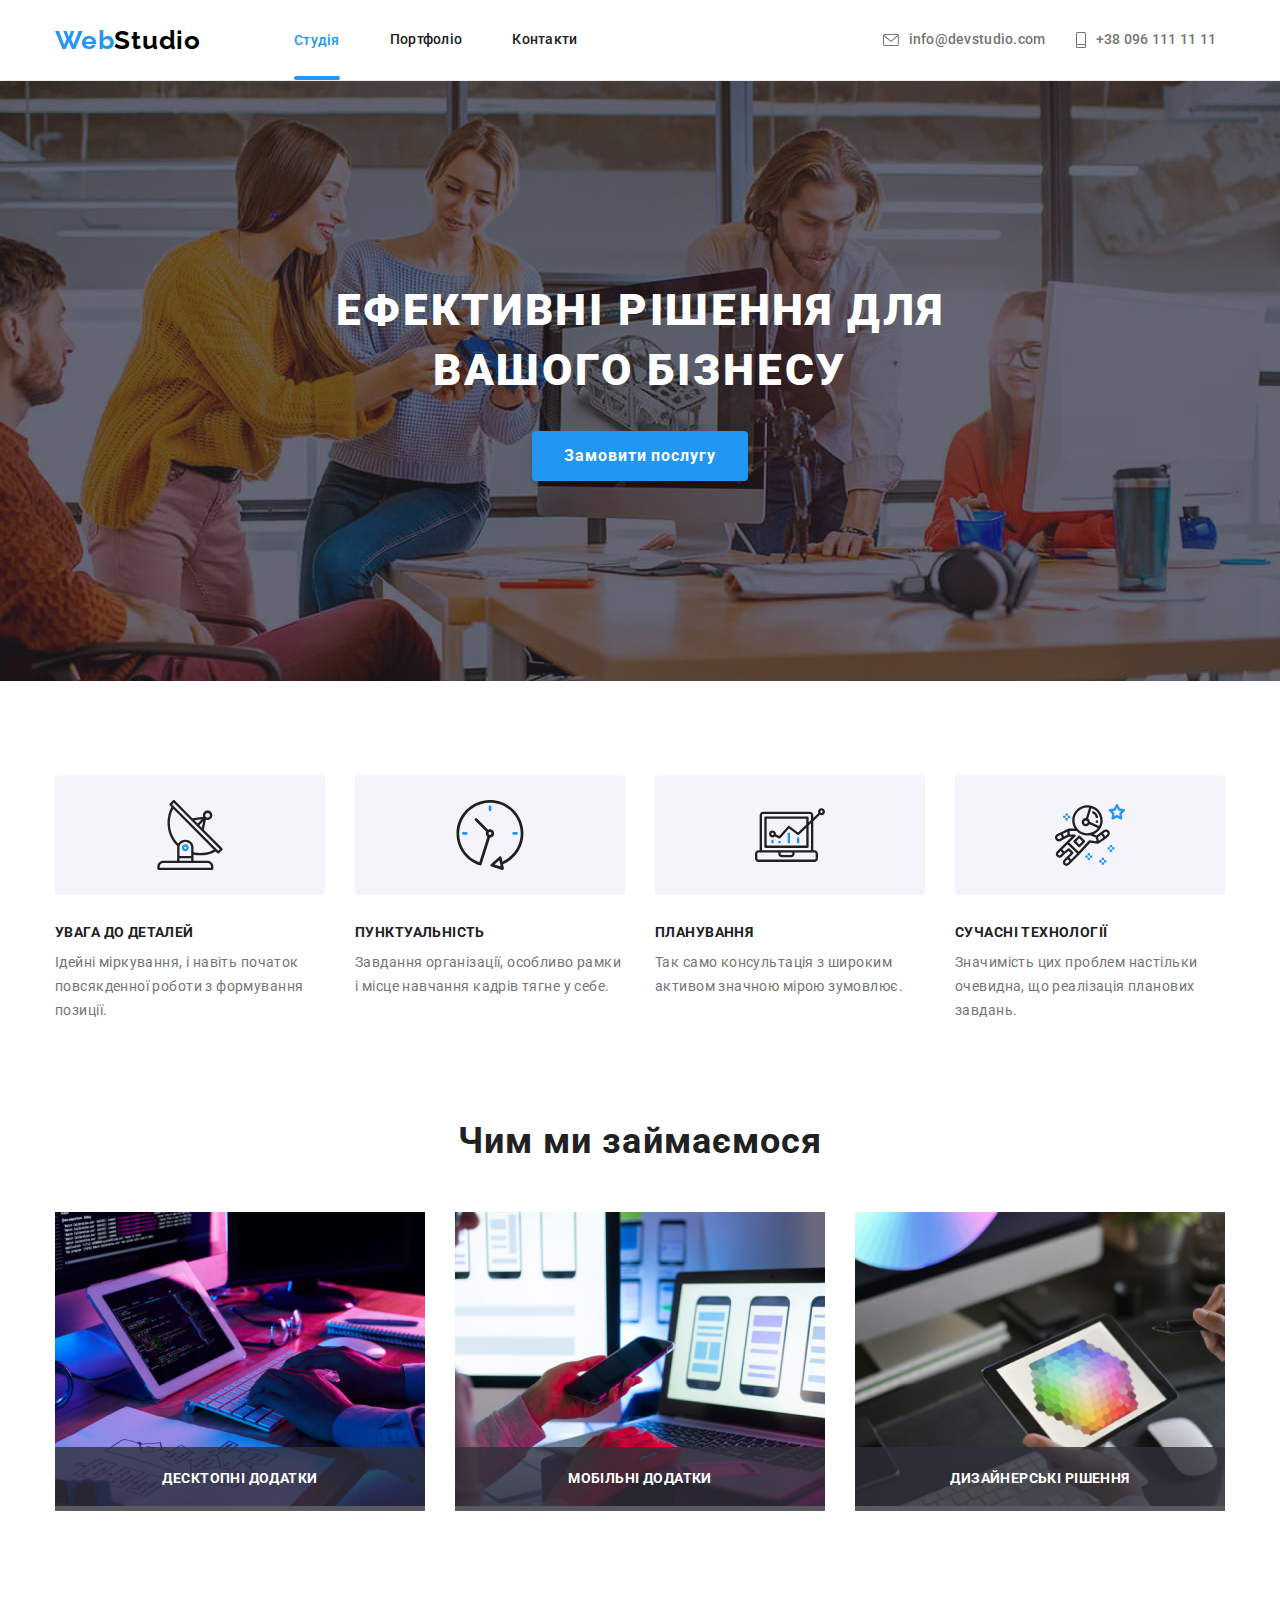
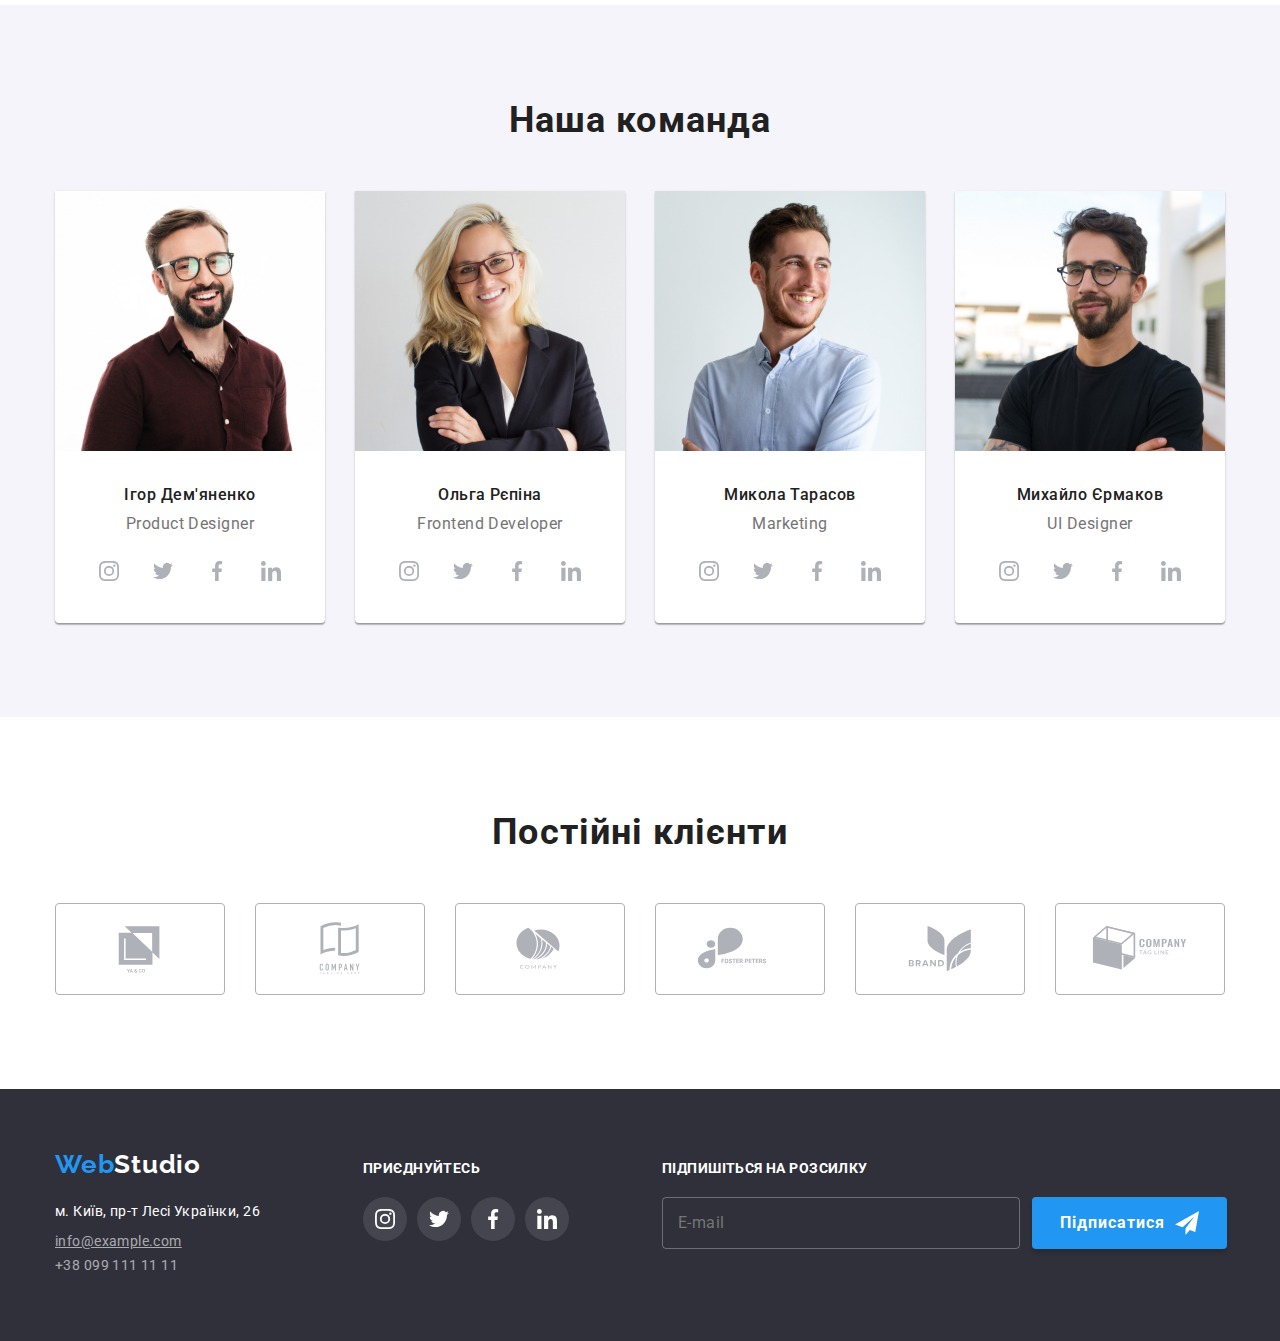
==== commit cfe4ebf1: "111" ====
--- a/index.html
+++ b/index.html
@@ -19,25 +19,25 @@
 
 <body class="page">
   <!-- Header section -->
-  <header class="page-header">
-    <div class="container header-container">
-      <nav class="nav-site, link">
-        <a class="logo-link link" href="" lang="en">Web<span class="logo-accent">Studio</span></a>
-        <ul class="nav-list list">
-          <li><a class="nav-item nav-item-studio" href="">Студия</a></li>
-          <li><a class="nav-item link" href="./portfolio.html">Портфолио</a></li>
-          <li><a class="nav-item link nav-item-contacts" href="index.html">Контакты</a></li>
+  <header class="header__border">
+    <div class="container header__container">
+      <nav class="nav, link">
+        <a class="header__logo link" href="" lang="en">Web<span class="logo-accent">Studio</span></a>
+        <ul class="nav__list list">
+          <li><a class="nav__item nav__item--studio" href="">Студія</a></li>
+          <li><a class="nav__item link" href="./portfolio.html">Портфоліо</a></li>
+          <li><a class="nav__item link nav__item--contacts" href="index.html">Контакти</a></li>
         </ul>
       </nav>
 
-      <ul class="contacts-header list">
-        <li class="contacts-item">
-          <a class="contacts-link link contacts-link-icons" href="info@devstudio.com"><svg class="mailhover-icons"
+      <ul class="header__contacts list">
+        <li>
+          <a class="header__link link " href="info@devstudio.com"><svg class="header-icons"
               width="16px" height="12px">
               <use href="./images/icons/icons2.svg#mailhover">
             </svg>info@devstudio.com</a>
         </li>
-        <li class="contacts-item"><a class="contacts-tel link" href="+380961111111"><svg class="vector-icons"
+        <li><a class="header__tel link" href="+380961111111"><svg class="header-icons"
               width="10px" height="16px">
               <use href="./images/icons/icons2.svg#vector">
             </svg>+38 096 111 11 11</a></li>
@@ -50,12 +50,11 @@
     <!-- Hero -->
 
     <section class="hero overlay">
-      <div class="container container-hero">
-        <h1 class="hero-text">
-          Эффективные решения <br />
-          для вашего бизнеса
+      <div class="container">
+        <h1 class="hero__text">
+          Ефективні рішення для<br>вашого бізнесу
         </h1>
-        <button type="button" data-modal-open class="btn container-btn">Заказать услугу</button>
+        <button type="button" data-modal-open class="btn hero__btn">Замовити послугу</button>
       </div>
     </section>
     
@@ -63,58 +62,47 @@
 
     <section class="advantage">
       <!-- <h2>Наши преимущества</h2> -->
-      <div class="container advantage-container">
-        <ul class="advantage-list list">
-          <li class="advantage-antenna advantage-icons">
-            <div class="icon"><svg class="antenna" width="70px" height="70px">
+      <div class="container">
+        <ul class="advantage__list list">
+          <li>
+            <div class="advantage__icon"><svg width="70px" height="70px">
                 <use href="./images/icons/icons2.svg#antenna"></use>
-              </svg></div>
-            <div class="advantage-item">
-              <h3 class="advantage-title">Внимание к деталям</h3>
-              <p class="advantage-text">
-                Идейные соображения, а также <br />
-                начало повседневной работы по <br />
-                формированию позиции.
-              </p>
-            </div>
-          </li>
-          <li class="advantage-clock advantage-icons">
-            <div class="icon"><svg class="clock" width="70px" height="70px">
+              </svg></div>            
+              <h3 class="advantage__title">УВАГА ДО ДЕТАЛЕЙ</h3>
+              <p class="advantage__text">
+                Ідейні міркування, і навіть початок
+                 повсякденної роботи з формування
+                  позиції. 
+              </p>            
+          </li>
+          <li>
+            <div class="advantage__icon"><svg width="70px" height="70px">
                 <use href="./images/icons/icons2.svg#clock"></use>
               </svg></div>
-            <div class="advantage-item">
-              <h3 class="advantage-title">Пунктуальность</h3>
-              <p class="advantage-text">
-                Задача организации, в особенности <br />
-                же рамки и место обучения кадров <br />
-                влечет за собой.
-              </p>
-            </div>
-          </li>
-          <li class="advantage-diagram advantage-icons">
-            <div class="icon"><svg class="diagram" width="70px" height="70px">
+              <h3 class="advantage__title">ПУНКТУАЛЬНІСТЬ</h3>
+              <p class="advantage__text">
+                Завдання організації, особливо рамки і
+                 місце навчання кадрів тягне у себе.
+              </p>            
+          </li>
+          <li>
+            <div class="advantage__icon"><svg width="70px" height="70px">
                 <use href="./images/icons/icons2.svg#diagram"></use>
-              </svg></div>
-            <div class="advantage-item">
-              <h3 class="advantage-title">Планирование</h3>
-              <p class="advantage-text">
-                Равным образом консультация с <br />
-                широким активом в значительной <br />
-                степени обуславливает.
-              </p>
-            </div>
-          </li>
-          <li class="advantage-astronaut advantage-icons">
-            <div class="icon"><svg class="astronaut" width="70px" height="70px">
+              </svg></div>            
+              <h3 class="advantage__title">ПЛАНУВАННЯ</h3>
+              <p class="advantage__text">
+                Так само консультація з широким активом значною мірою зумовлює.
+              </p>            
+          </li>
+          <div>
+            <div class="advantage__icon"><svg width="70px" height="70px">
                 <use href="./images/icons/icons2.svg#astronaut"></use>
               </svg>
-            </div>
-            <h3 class="advantage-title">Современные технологии</h3>
-            <p class="advantage-text">
-              Значимость этих проблем настолько <br />
-              очевидна, что реализация плановых <br />
-              заданий.
-            </p>
+            </div>            
+            <h3 class="advantage__title">СУЧАСНІ ТЕХНОЛОГІЇ</h3>
+            <p class="advantage__text">
+              Значимість цих проблем настільки очевидна, що реалізація планових завдань.
+            </p>          
           </li>
         </ul>
       </div>
@@ -123,34 +111,34 @@
     <!-- Чем мы занимаемся benefits -->
 
     <section class="benefits">
-      <div class="container container-benefits">
-        <h2 class="benefits-text">Чем мы занимаемся</h2>
-        <ul class="benefits-list list">
-          <li class="benefits-item">
-            <div class="benefits-foto-list">
+      <div class="container">
+        <h2 class="benefits__text">Чим ми займаємося</h2>
+        <ul class="benefits__list list">
+          <li>
+            <div class="benefits__foto">
               <img src="./images/studio/img1.jpg" alt="Верстка" width="370" />
-              <div class="benefits-photo-list-action">
-                <p class="benefits-text-action">
+              <div class="benefits__action">
+                <p class="benefits__text--action">
                   Десктопні додатки
                 </p>
               </div>
             </div>
           </li>
-          <li class="benefits-item">
-            <div class="benefits-foto-list">
+          <li>
+            <div class="benefits__foto">
               <img src="./images/studio/img2.jpg" alt="Наше качество" width="370" />
-              <div class="benefits-photo-list-action">
-                <p class="benefits-text-action">
+              <div class="benefits__action">
+                <p class="benefits__text--action">
                   Мобільні додатки
                 </p>
               </div>
             </div>
           </li>
-          <li class="benefits-item">
-            <div class="benefits-foto-list">
+          <li>
+            <div class="benefits__foto">
               <img src="./images/studio/img3.jpg" alt="Палитра" width="370" />
-              <div class="benefits-photo-list-action">
-                <p class="benefits-text-action">
+              <div class="benefits__action">
+                <p class="benefits__text--action">
                   Дизайнерські рішення
                 </p>
               </div>
@@ -163,90 +151,90 @@
     <!-- Наша команда -->
 
     <section class="team">
-      <div class="container container-team">
-        <h2 class="team-text">Наша команда</h2>
-        <ul class="team-list list">
-          <li class="team-items">
-            <img class="team-photo" src="./images/studio/img4.jpg" alt="работник1" width="270" />
-            <div class="team-name-post">
-              <h3 class="team-name">Игорь Демьяненко</h3>
-              <p class="team-post">Product Designer</p>
-              <ul class="social-list">
-                <li><a class="social-link" href rel="noopener nooferrer" target="_blank" aria-label="instagram">
-                    <svg class="social-icon" width="20px" height="20px">
+      <div class="container">
+        <h2 class="team__title">Наша команда</h2>
+        <ul class="team__list list">
+          <li class="team__items">
+            <img src="./images/studio/img4.jpg" alt="работник1" width="270" />
+            <div class="team__name--post">
+              <h3 class="team__name">Ігор Дем'яненко</h3>
+              <p class="team__post">Product Designer</p>
+              <ul class="social__list">
+                <li><a class="social__link" href rel="noopener nooferrer" target="_blank" aria-label="instagram">
+                    <svg class="social__icon" width="20px" height="20px">
                       <use href="./images/icons/icons2.svg#instagram"></use>
                     </svg>
                   </a></li>
-                <li><a class="social-link" href rel="noopener nooferrer" target="_blank" aria-label="twitter">
-                    <svg class="social-icon" width="20px" height="20px">
+                <li><a class="social__link" href rel="noopener nooferrer" target="_blank" aria-label="twitter">
+                    <svg class="social__icon" width="20px" height="20px">
                       <use href="./images/icons/icons2.svg#twitter"></use>
                     </svg>
                   </a></li>
-                <li><a class="social-link" href rel="noopener nooferrer" target="_blank" aria-label="facebook">
-                    <svg class="social-icon" width="20px" height="20px">
+                <li><a class="social__link" href rel="noopener nooferrer" target="_blank" aria-label="facebook">
+                    <svg class="social__icon" width="20px" height="20px">
                       <use href="./images/icons/icons2.svg#facebook"></use>
                     </svg>
                   </a></li>
-                <li><a class="social-link" href rel="noopener nooferrer" target="_blank" aria-label="linkedin">
-                    <svg class="social-icon" width="20px" height="20px">
+                <li><a class="social__link" href rel="noopener nooferrer" target="_blank" aria-label="linkedin">
+                    <svg class="social__icon" width="20px" height="20px">
                       <use href="./images/icons/icons2.svg#linkedin"></use>
                     </svg>
                   </a></li>
               </ul>
             </div>
           </li>
-          <li class="team-items">
-            <img class="team-photo" src="./images/studio/img5.jpg" alt="работник2" width="270" />
-            <div class="team-name-post">
-              <h3 class="team-name">Ольга Репина</h3>
-              <p class="team-post">Frontend Developer</p>
-              <ul class="social-list">
-                <li><a class="social-link" href rel="noopener nooferrer" target="_blank" aria-label="instagram">
-                    <svg class="social-icon" width="20px" height="20px">
+          <li class="team__items">
+            <img src="./images/studio/img5.jpg" alt="работник2" width="270" />
+            <div class="team__name--post">
+              <h3 class="team__name">Ольга Рєпіна</h3>
+              <p class="team__post">Frontend Developer</p>
+              <ul class="social__list">
+                <li><a class="social__link" href rel="noopener nooferrer" target="_blank" aria-label="instagram">
+                    <svg class="social__icon" width="20px" height="20px">
                       <use href="./images/icons/icons2.svg#instagram"></use>
                     </svg>
                   </a></li>
-                <li><a class="social-link" href rel="noopener nooferrer" target="_blank" aria-label="twitter">
-                    <svg class="social-icon" width="20px" height="20px">
+                <li><a class="social__link" href rel="noopener nooferrer" target="_blank" aria-label="twitter">
+                    <svg class="social__icon" width="20px" height="20px">
                       <use href="./images/icons/icons2.svg#twitter"></use>
                     </svg>
                   </a></li>
-                <li><a class="social-link" href rel="noopener nooferrer" target="_blank" aria-label="facebook">
-                    <svg class="social-icon" width="20px" height="20px">
+                <li><a class="social__link" href rel="noopener nooferrer" target="_blank" aria-label="facebook">
+                    <svg class="social__icon" width="20px" height="20px">
                       <use href="./images/icons/icons2.svg#facebook"></use>
                     </svg>
                   </a></li>
-                <li><a class="social-link" href rel="noopener nooferrer" target="_blank" aria-label="linkedin">
-                    <svg class="social-icon" width="20px" height="20px">
+                <li><a class="social__link" href rel="noopener nooferrer" target="_blank" aria-label="linkedin">
+                    <svg class="social__icon" width="20px" height="20px">
                       <use href="./images/icons/icons2.svg#linkedin"></use>
                     </svg>
                   </a></li>
               </ul>
             </div>
           </li>
-          <li class="team-items">
-            <img class="team-photo" src="./images/studio/img6.jpg" alt="работник3" width="270" />
-            <div class="team-name-post">
-              <h3 class="team-name">Николай Тарасов</h3>
-              <p class="team-post">Marketing</p>
-              <ul class="social-list">
-                <li><a class="social-link" href rel="noopener nooferrer" target="_blank" aria-label="instagram">
-                    <svg class="social-icon" width="20px" height="20px">
+          <li class="team__items">
+            <img src="./images/studio/img6.jpg" alt="работник3" width="270" />
+            <div class="team__name--post">
+              <h3 class="team__name">Микола Тарасов</h3>
+              <p class="team__post">Marketing</p>
+              <ul class="social__list">
+                <li><a class="social__link" href rel="noopener nooferrer" target="_blank" aria-label="instagram">
+                    <svg class="social__icon" width="20px" height="20px">
                       <use href="./images/icons/icons2.svg#instagram"></use>
                     </svg>
                   </a></li>
-                <li><a class="social-link" href rel="noopener nooferrer" target="_blank" aria-label="twitter">
-                    <svg class="social-icon" width="20px" height="20px">
+                <li><a class="social__link" href rel="noopener nooferrer" target="_blank" aria-label="twitter">
+                    <svg class="social__icon" width="20px" height="20px">
                       <use href="./images/icons/icons2.svg#twitter"></use>
                     </svg>
                   </a></li>
-                <li><a class="social-link" href rel="noopener nooferrer" target="_blank" aria-label="facebook">
-                    <svg class="social-icon" width="20px" height="20px">
+                <li><a class="social__link" href rel="noopener nooferrer" target="_blank" aria-label="facebook">
+                    <svg class="social__icon" width="20px" height="20px">
                       <use href="./images/icons/icons2.svg#facebook"></use>
                     </svg>
                   </a></li>
-                <li><a class="social-link" href rel="noopener nooferrer" target="_blank" aria-label="linkedin">
-                    <svg class="social-icon" width="20px" height="20px">
+                <li><a class="social__link" href rel="noopener nooferrer" target="_blank" aria-label="linkedin">
+                    <svg class="social__icon" width="20px" height="20px">
                       <use href="./images/icons/icons2.svg#linkedin"></use>
                     </svg>
                   </a>
@@ -254,29 +242,29 @@
               </ul>
             </div>
           </li>
-          <li class="team-items">
-            <img class="team-photo" src="./images/studio/img7.jpg" alt="работник4" width="270" />
-            <div class="team-name-post">
-              <h3 class="team-name">Михаил Ермаков</h3>
-              <p class="team-post">UI Designer</p>
-              <ul class="social-list">
-                <li><a class="social-link" href rel="noopener nooferrer" target="_blank" aria-label="instagram">
-                    <svg class="social-icon" width="20px" height="20px">
+          <li class="team__items">
+            <img src="./images/studio/img7.jpg" alt="работник4" width="270" />
+            <div class="team__name--post">
+              <h3 class="team__name">Михайло Єрмаков</h3>
+              <p class="team__post">UI Designer</p>
+              <ul class="social__list">
+                <li><a class="social__link" href rel="noopener nooferrer" target="_blank" aria-label="instagram">
+                    <svg class="social__icon" width="20px" height="20px">
                       <use href="./images/icons/icons2.svg#instagram"></use>
                     </svg>
                   </a></li>
-                <li><a class="social-link" href rel="noopener nooferrer" target="_blank" aria-label="twitter">
-                    <svg class="social-icon" width="20px" height="20px">
+                <li><a class="social__link" href rel="noopener nooferrer" target="_blank" aria-label="twitter">
+                    <svg class="social__icon" width="20px" height="20px">
                       <use href="./images/icons/icons2.svg#twitter"></use>
                     </svg>
                   </a></li>
-                <li><a class="social-link" href rel="noopener nooferrer" target="_blank" aria-label="facebook">
-                    <svg class="social-icon" width="20px" height="20px">
+                <li><a class="social__link" href rel="noopener nooferrer" target="_blank" aria-label="facebook">
+                    <svg class="social__icon" width="20px" height="20px">
                       <use href="./images/icons/icons2.svg#facebook"></use>
                     </svg>
                   </a></li>
-                <li><a class="social-link" href rel="noopener nooferrer" target="_blank" aria-label="linkedin">
-                    <svg class="social-icon" width="20px" height="20px">
+                <li><a class="social__link" href rel="noopener nooferrer" target="_blank" aria-label="linkedin">
+                    <svg class="social__icon" width="20px" height="20px">
                       <use href="./images/icons/icons2.svg#linkedin"></use>
                     </svg>
                   </a></li>
@@ -287,43 +275,43 @@
       </div>
     </section>
     <!-- Постоянные клиенты -->
-    <section class="section section-clients">
+    <section class="clients">
       <div class="container">
-        <h3 class="title-clients">Постоянные клиенты</h3>
-        <ul class="list-clients">
-          <li class="client-box ">
-            <a class="clients-icon-icon" href="" target="_blank" rel="noopener nooferrer" aria-label="YA & CO">
-              <svg class="clients-icon" width="106px" height="60px">
+        <h3 class="clients__title">Постійні клієнти</h3>
+        <ul class="clients__list">
+          <li>
+            <a class="clients__icon" href="" target="_blank" rel="noopener nooferrer" aria-label="YA & CO">
+              <svg width="106px" height="60px">
                 <use href="./images/icons/icons2.svg#logo1"></use>
               </svg></a>
           </li>
-          <li class="client-box"><a class="clients-icon-icon" href="" target="_blank" rel="noopener nooferrer"
+          <li><a class="clients__icon" href="" target="_blank" rel="noopener nooferrer"
               aria-label="Company tagline here">
-              <svg class="clients-icon" width="106px" height="60px">
+              <svg width="106px" height="60px">
                 <use href="./images/icons/icons2.svg#logo2"></use>
               </svg></a>
           </li>
-          <li class="client-box"><a class="clients-icon-icon" href="" target="_blank" rel="noopener nooferrer"
+          <li><a class="clients__icon" href="" target="_blank" rel="noopener nooferrer"
               aria-label="Company">
-              <svg class="clients-icon" width="106px" height="60px">
+              <svg width="106px" height="60px">
                 <use href="./images/icons/icons2.svg#logo3"></use>
               </svg></a>
           </li>
-          <li class="client-box"><a class="clients-icon-icon" href="" target="_blank" rel="noopener nooferrer"
+          <li><a class="clients__icon" href="" target="_blank" rel="noopener nooferrer"
               aria-label="FOSTER PETERS">
-              <svg class="clients-icon" width="106px" height="60px">
+              <svg width="106px" height="60px">
                 <use href="./images/icons/icons2.svg#logo4"></use>
               </svg></a>
           </li>
-          <li class="client-box"><a class="clients-icon-icon" href="" target="_blank" rel="noopener nooferrer"
+          <li><a class="clients__icon" href="" target="_blank" rel="noopener nooferrer"
               aria-label="Brand">
-              <svg class="clients-icon" width="106px" height="60px">
+              <svg width="106px" height="60px">
                 <use href="./images/icons/icons2.svg#logo5"></use>
               </svg></a>
           </li>
-          <li class="client-box"><a class="clients-icon-icon" href="" target="_blank" rel="noopener nooferrer"
+          <li><a class="clients__icon" href="" target="_blank" rel="noopener nooferrer"
               aria-label="Company tag line">
-              <svg class="clients-icon" width="106px" height="60px">
+              <svg width="106px" height="60px">
                 <use href="./images/icons/icons2.svg#logo6"></use>
               </svg></a>
           </li>
@@ -334,50 +322,50 @@
   <!-- Футер -->
   <footer class="footer">
     <div class="container">
-      <div class="footer-flex">
-        <a class="logo-link link logo-link-footer" href="" lang="en">Web<span
-            class="logo-accent-footer">Studio</span></a>
+      <div>
+        <a class="header__logo link footer__logo" href="" lang="en">Web<span
+            class="footer__accent">Studio</span></a>
         <address>
-          <ul class="footer-list list">
-            <li class="footer-item">
-              <a class="footer-mail link" href="https://bit.ly/3pXMvUd" target="_blank" rel="noopener noreferrer"><samp
-                  class="footer-text">г. Киев, пр-т Леси Украинки, 26</samp>
+          <ul class="footer__list list">
+            <li>
+              <a class="link" href="https://bit.ly/3pXMvUd" target="_blank" rel="noopener noreferrer"><samp
+                  class="footer__text">м. Київ, пр-т Лесі Українки, 26</samp>
               </a>
             </li>
-            <li class="footer-item">
-              <a class="link-footer" href="mailto:info@devstudio.com">info@example.com</a>
+            <li>
+              <a class="footer__link" href="mailto:info@devstudio.com">info@example.com</a>
             </li>
-            <li><a class="footer-tel link" href="tel=+380991111111">+38 099 111 11 11</a></li>
+            <li><a class="footer__tel link" href="tel=+380991111111">+38 099 111 11 11</a></li>
           </ul>
         </address>
       </div>
-      <!-- Футер. Правый блок -->
-      <div class="footer-right-block ">
-        <h3 class="footer-title">присоединяйтесь</h3>
-        <ul class="footer-social-list">
-          <li><a class="footer-social-link" href rel="noopener nooferrer" target="_blank" aria-label="instagram">
-              <svg class="footer-social-icon" width="20px" height="20px">
+      <!-- Футер. приєднуйтесь -->
+      <div class="footer__join ">
+        <h3 class="footer__title">приєднуйтесь</h3>
+        <ul class="footer__social--list">
+          <li><a class="footer__social--link" href rel="noopener nooferrer" target="_blank" aria-label="instagram">
+              <svg class="footer__icon" width="20px" height="20px">
                 <use href="./images/icons/icons2.svg#instagram"></use>
               </svg>
             </a></li>
-          <li><a class="footer-social-link" href rel="noopener nooferrer" target="_blank" aria-label="twitter">
-              <svg class="footer-social-icon" width="20px" height="20px">
+          <li><a class="footer__social--link" href rel="noopener nooferrer" target="_blank" aria-label="twitter">
+              <svg class="footer__icon" width="20px" height="20px">
                 <use href="./images/icons/icons2.svg#twitter"></use>
               </svg>
             </a></li>
-          <li><a class="footer-social-link" href rel="noopener nooferrer" target="_blank" aria-label="facebook">
-              <svg class="footer-social-icon" width="20px" height="20px">
+          <li><a class="footer__social--link" href rel="noopener nooferrer" target="_blank" aria-label="facebook">
+              <svg class="footer__icon" width="20px" height="20px">
                 <use href="./images/icons/icons2.svg#facebook"></use>
               </svg>
             </a></li>
-          <li><a class="footer-social-link" href rel="noopener nooferrer" target="_blank" aria-label="linkedin">
-              <svg class="footer-social-icon" width="20px" height="20px">
+          <li><a class="footer__social--link" href rel="noopener nooferrer" target="_blank" aria-label="linkedin">
+              <svg class="footer__icon" width="20px" height="20px">
                 <use href="./images/icons/icons2.svg#linkedin"></use>
               </svg>
             </a></li>
       </div>
       <!-- Підписатися -->
-      <form class="footer-subscription-form">
+      <form>
       <h3 class="footer-subscription-form-title">Підпишіться на розсилку</h3>
       <div class="footer-subsubscription-form-group">
       <label class="footer-subscription-form-wrap">
@@ -396,8 +384,8 @@
   <!-- Модальное окно -->
  <div class="backdrop is-hidden" data-modal>
     <div class="modal">
-      <button class="modal-btn" data-modal-close>
-        <svg class="modal-btn-icon" width="20" height="20">
+      <button class="modal__btn" data-modal-close>
+        <svg class="modal__btn--icon" width="20" height="20">
           <use href="./images/icons/icons2.svg#close"></use>
         </svg>
       </button>
@@ -453,7 +441,7 @@
     <span class="register-form-agreement-text">Погоджуюся з розсилкою та приймаю <a class="register-form-agreement-link" href="">Умови договору</a></span>
    </label>
 
-   <button class="register-form-btn" type="submit">Отправить</button>
+   <button class="register-form-btn" type="submit">Відправити</button>
 </form>
 
     </div>
--- a/css/styles.css
+++ b/css/styles.css
@@ -9,12 +9,23 @@
     --logo-blue-txt-cl: #2196F3;
     --logo-black-txt-cl: #000000;
     --logo-white-txt-cl: #FFFFFF;
+    --white-txt-cl: #FFFFFF;   
     /* bg color */
     --dark-bg-cl: #2F303A;
     --light-bg-cl: #F5F4FA;
+    --overlay-bg-cl: #C4C4C4;
+    --blue-bg-cl: #2196F3;
+    --white-bg-cl: #FFFFFF;
     /* others */
     --button-text-color: #000000;
     --focus-color: #ffffff;
+    --border-form: #D9D9D9;
+    --border-color: #ECECEC;
+    --border-social-color:#AFB1B8;
+    --border-cards-color: #EEEEEE;
+    --social-icon-color:#AFB1B8;
+    --akcent-color: #2196F3;
+    --animation: 250ms cubic-bezier(0.4, 0, 0.2, 1);
 }
 
 
@@ -24,7 +35,7 @@
 }
 
 /* reset styles */
-.link-footer, .contacts-link,
+.link-footer, .header__link,
 .link,
 .link-cards {
     text-decoration: none;
@@ -49,93 +60,77 @@
     margin-left: auto;
     margin-right: auto;
 }
-.container-styles {
-    padding-top: 94px;
-    padding-bottom: 94px;
-}
-
-.page-header {
-border-bottom: 1px solid #ECECEC;
-}
-.header-container {
-    display: flex;
-    
+
+
+.header__border {
+border-bottom: 1px solid var(--border-color);
+}
+.header__container {
+    display: flex;    
 }
  .link {
     display: flex;
 }
  
-.logo-link {
+.header__logo {
     margin-right: 93px;
     align-items: center;
 }
  
-.nav-list {
+.nav__list {
     display: flex;
     align-items: center;    
 }
 
-.nav-item {
+.nav__item {
     padding-top: 32px;
     padding-bottom: 32px;
     margin-right: 50px;
 }
 
-.nav-item {
+.nav__item {
     position: relative;
-    transition: color 250ms cubic-bezier(0.4, 0, 0.2, 1);
-
-
-}
-
-.nav-item-contacts {
+    transition: color var(--animation);
+}
+
+.nav__item--contacts {
     margin-right: 0;
 }   
 
-.contacts-header {
+.header__contacts {
     margin-left: 305px;
     display: flex;
     align-items: center;
     font-weight: 500;
     font-size: 14px;
-    color: #757575;
-    
-}
-
-.mailhover-icons {
+    color: var(--secondary-txt-cl);
+}
+
+.header-icons {
     display: flex;
     justify-content: center;
     align-items: center;
     margin-right: 10px;
-    fill: currentColor;
-    
-}
-.vector-icons {
-    display: flex;
-    justify-content: center;
-    align-items: center;
-    margin-right: 10px;
-    fill: currentColor; 
-    
-}
-.contacts-link {
+    fill: currentColor;    
+}
+
+.header__link {
     align-items: center;
     padding-top: 32px;
     padding-bottom: 32px;
     margin-right: 30px;
     position: relative;
-    transition: color 250ms cubic-bezier(0.4, 0, 0.2, 1);
-    
-}
-
-.contacts-tel {
+    transition: color var(--animation);
+}
+
+.header__tel {
     padding-top: 32px;
     padding-bottom: 32px;
     position: relative;
-    transition: color 250ms cubic-bezier(0.4, 0, 0.2, 1);
-}
-
-.logo-link {
+    transition: color var(--animation);
+}
+
+.header__logo {
     font-family: var(--secondary-font);
     color: var(--logo-blue-txt-cl);
     font-weight: 700;
@@ -148,7 +143,7 @@
     color: var(--logo-black-txt-cl);
 }
 
-.nav-item {
+.nav__item {
     font-weight: 500;
     font-size: 14px;
     line-height: 1.14;
@@ -156,7 +151,7 @@
     color: var(--main-txt-cl);
 }
 
-.nav-item-studio {
+.nav__item--studio {
     font-weight: 500;
     font-size: 14px;
     line-height: 1.14;
@@ -168,12 +163,12 @@
 
 /* Подчёркивание */
 
-.nav-item-studio {
+.nav__item--studio {
     position: relative;
-    color: #2196F3;
-}
-
-.nav-item-studio::after {
+    color: var(--logo-blue-txt-cl);
+}
+
+.nav__item--studio::after {
     position: absolute;
     bottom: 0;
     left: 0;
@@ -181,47 +176,38 @@
     width: 100%;
     height: 4px;
     border-radius: 2px;
-    background-color: #2196F3;
-}
-
-.nav-item:hover,
-.nav-item:focus {
+    background-color: var(--logo-blue-txt-cl);
+}
+
+.nav__item:hover,
+.nav__item:focus {
     color: var(--logo-blue-txt-cl);
 }
 
-.contacts-link,
-.contacts-tel {
-    
+.header__link,
+.header__tel {    
     font-weight: 500;
     font-size: 14px;
     line-height: 1.14;
     letter-spacing: 0.02em;
     color: var(--secondary-txt-cl);
-    /* margin-left: 10px; */
-}
-
-.contacts-link-portfolio {
+}
+
+.header__link:hover,
+.header__link:focus {
+    color: var(--logo-blue-txt-cl);
+}
+
+.header__tel {
     font-weight: 500;
     font-size: 14px;
     line-height: 1.14;
     letter-spacing: 0.02em;
     color: var(--secondary-txt-cl);
 }
-.contacts-link:hover,
-.contacts-link:focus {
-    color: var(--logo-blue-txt-cl);
-}
-
-.contacts-tel {
-    font-weight: 500;
-    font-size: 14px;
-    line-height: 1.14;
-    letter-spacing: 0.02em;
-    color: var(--secondary-txt-cl);
-}
-
-.contacts-tel:hover,
-.contacts-tel:focus {
+
+.header__tel:hover,
+.header__tel:focus {
     color: var(--logo-blue-txt-cl);
 }
 
@@ -239,7 +225,7 @@
     rgba(47, 48, 58, 0.4)),
     url(../images/studio/imghero.jpg);
     background-position: center;
-    background-color: #C4C4C4;
+    background-color: var(--overlay-bg-cl);
 }
 
 .hero {
@@ -248,10 +234,9 @@
     margin-left: auto;
     margin-right: auto;
     background-color: var(--dark-bg-cl);
-    
-}
-
-.hero-text {
+}
+
+.hero__text {
     margin-top: 106px;
     margin-bottom: 30px;
     font-weight: 900;
@@ -260,10 +245,10 @@
     text-align: center;
     letter-spacing: 0.06em;
     text-transform: uppercase;
-    color: #FFFFFF;
-}
-
-.container-btn {
+    color: var(--white-txt-cl);
+}
+
+.hero__btn {
     display: flex;
     margin: 0 auto;
     margin-bottom: 106px;
@@ -285,50 +270,46 @@
     font-size: 16px;
     line-height: 1.88;
     letter-spacing: 0.06em;
-    color: #FFFFFF;
-    background: #2196F3;
+    color: var(--white-txt-cl);
+    background: var(--blue-bg-cl);
     box-shadow: 0px 4px 4px rgba(0, 0, 0, 0.15);
     border-radius: 4px;
     border: transparent;
-    transition: color 250ms cubic-bezier(0.4, 0, 0.2, 1),
-    background-color 250ms cubic-bezier(0.4, 0, 0.2, 1);
+    transition: color var(--animation),
+    background-color var(--animation);
 }
 
 .btn:hover,
 .btn:focus {
     cursor: pointer;
-    --button-text-color: #000000;
     color: var(--button-text-color);
-    --focus-color: #ffffff;
-    background-color: var(--focus-color);
-
+    background-color: var(--focus-color); 
 }
 /* Наши преимущества */
 .advantage {
     padding-top: 94px;
     padding-bottom: 94px;
 }
-.icon {
+.advantage__icon {
     display: flex;
     justify-content: center;
     align-items: center;
     width: 270px;
     height: 120px;
-    background-color: #F5F4FA;
+    background-color: var(--light-bg-cl);
     border-radius: 4px;
-    margin-bottom: 30px;
-    
-}
-
-.advantage-list {
+    margin-bottom: 30px;    
+}
+
+.advantage__list {
     display: flex;
     gap: 30px;
 }
 
-.advantage-list:last-child {
+.advantage__list:last-child {
     margin-right: 0;
 }
-.advantage-title {
+.advantage__title {
     margin-bottom: 10px;
     width: 270px;
     height: 16px;
@@ -340,7 +321,7 @@
     color: var(--main-txt-cl);
 }
 
-.advantage-text {
+.advantage__text {
     width: 270px;
     height: 75px;
     font-weight: 400;
@@ -356,7 +337,7 @@
 }
 
 
-.benefits-text {
+.benefits__text {
     margin-bottom: 50px;
     font-weight: 700;
     font-size: 36px;
@@ -365,16 +346,16 @@
     letter-spacing: 0.03em;
     color: var(--main-txt-cl);
 }
-.benefits-list {
+.benefits__list {
     display: flex;
     gap: 30px;
 }
 /* Чем мы занимаемся (текст на фото) */
-.benefits-foto-list{
+.benefits__foto{
     position: relative;
 }
 
-.benefits-photo-list-action {
+.benefits__action {
     position: absolute;
     width: 100%;
     bottom: 0;
@@ -383,10 +364,10 @@
     overflow: hidden;
     opacity: 1;
     background: rgba(47, 48, 58, 0.8);
-    transition: opacity 250ms cubic-bezier(0.4, 0, 0.2, 1);
-}
-
-.benefits-text-action {
+    transition: opacity var(--animation);
+}
+
+.benefits__text--action {
     font-family: 'Roboto';
     font-style: normal;
     font-weight: 700;
@@ -395,7 +376,7 @@
     text-align: center;
     letter-spacing: 0.03em;
     text-transform: uppercase;
-    color: #FFFFFF;
+    color: var(--white-txt-cl);
 }
 
 
@@ -406,36 +387,34 @@
     background-color: var(--light-bg-cl);
 }
 
-.team-name-post {
+.team__name--post {
 padding-top: 30px;
 padding-bottom: 30px;
 }
 
-.team-text {
+.team__title {
     margin-bottom: 50px;
     font-weight: 700;
     font-size: 36px;
     line-height: 1.17;
     text-align: center;
     letter-spacing: 0.03em;
-    color: var(--main-txt-cl);
-    
-}
-
-.team-list {
+    color: var(--main-txt-cl);    
+}
+
+.team__list {
     width: 270px;
     display: flex;
     gap: 30px;
 }
 
-.team-items {
+.team__items {
     box-shadow: 0px 1px 3px rgba(0, 0, 0, 0.12), 0px 1px 1px rgba(0, 0, 0, 0.14), 0px 2px 1px rgba(0, 0, 0, 0.2);
     border-radius: 0px 0px 4px 4px;
-    background: #FFFFFF;
+    background: var(--white-bg-cl);
 } 
 
-.team-name {
-   
+.team__name {   
     margin-bottom: 10px;
     font-weight: 500;
     font-size: 16px;
@@ -445,7 +424,7 @@
     color: var(--main-txt-cl);
 }
 
-.team-post {
+.team__post {
     font-weight: 400;
     font-size: 16px;
     line-height: 1.19;
@@ -453,29 +432,26 @@
     letter-spacing: 0.03em;
     color: var(--secondary-txt-cl);
     margin-bottom: 16px;
-    
-
-}
-.team-list {
-    align-items: center;
-   
-}
-
-.social-link {
+}
+.team__list {
+    align-items: center;   
+}
+
+.social__link {
     
     align-items: center;
     justify-content: center;
     display: flex;
     width: 44px;
     height: 44px;
-    background-color: #ffffff;
+    background-color: var(--white-bg-cl);
     border-radius: 50%;
-    transition: color 250ms cubic-bezier(0.4, 0, 0.2, 1),
-    background-color 250ms cubic-bezier(0.4, 0, 0.2, 1);
+    transition: color var(--animation),
+    background-color var(--animation);
     
 }
 
-.social-list {
+.social__list {
     gap: 10px;
     display: flex;
     align-items: center;
@@ -485,31 +461,31 @@
     list-style: none;
     
 }
-.social-icon {
-    fill: #AFB1B8;  
-}
-
-.social-link:hover,
-.social-link:focus {
-    background-color: #2196F3;
+.social__icon {
+    fill: var(--social-icon-color);
+}
+
+.social__link:hover,
+.social__link:focus {
+    background-color: var(--blue-bg-cl);
     outline: none;
     
 }
 
-.social-link:hover .social-icon {
-    fill: #ffffff;
-}
-.social-link:focus .social-icon {
-    fill: #ffffff;
+.social__link:hover .social__icon {
+    fill: var(--white-txt-cl);
+}
+.social__link:focus .social__icon {
+    fill: var(--white-txt-cl);
 }
 
 /* Постоянные клиенты */
 
-.section-clients {
+.clients {
     padding-top: 94px;
     padding-bottom: 94px;
 }
-.list-clients {
+.clients__list {
     display: flex;
     list-style: none;
     align-items: center;
@@ -517,47 +493,44 @@
     gap: 30px;
     margin: 0;
     padding: 0;
-    transition: color 250ms cubic-bezier(0.4, 0, 0.2, 1),
-    border-color 250ms cubic-bezier(0.4, 0, 0.2, 1);
+    transition: color var(--animation),
+    border-color var(--animation);
     
 }
 
-.clients-icon-icon {
+.clients__icon {
     display: flex;
     align-items: center;
     justify-content: center;
     width: 170px;
     height: 92px;
-    background-color: #ffffff;
-    border: 1px solid #AFB1B8;
+    background-color: var(--white-bg-cl);
+    border: 1px solid var(--border-social-color);
     border-radius: 4px;
-    fill: #AFB1B8;
-    transition: color 250ms cubic-bezier(0.4, 0, 0.2, 1),
-    border-color 250ms cubic-bezier(0.4, 0, 0.2, 1);
-
-}
-
-
-.clients-icon-icon:hover,
-.clients-icon-icon:focus {
-    fill: #2196F3;
-    border-color: #2196F3;
-    border: 1px solid #2196F3;
-    outline: none;
-   
-   
-}
-
-.title-clients {
+    fill: var(--social-icon-color);
+    transition: color var(--animation),
+    border-color var(--animation);
+}
+
+
+.clients__icon:hover,
+.clients__icon:focus {
+    fill: var(--akcent-color);
+    border-color: var(--akcent-color);
+    border: 1px solid var(--akcent-color);
+    outline: none;  
+}
+
+.clients__title {
     font-family: 'Roboto';
-        font-style: normal;
-        font-weight: 700;
-        font-size: 36px;
-        line-height: 1.17;
-        text-align: center;
-        letter-spacing: 0.03em;
-        color: #212121;
-        margin-bottom: 50px;
+    font-style: normal;
+    font-weight: 700;
+    font-size: 36px;
+    line-height: 1.17;
+    text-align: center;
+    letter-spacing: 0.03em;
+    color: var(--main-txt-cl);
+    margin-bottom: 50px;
 }
 /* Футер */
 .footer {
@@ -571,25 +544,23 @@
     display: flex;
     align-items: baseline;
 }
-.logo-link-footer {
+.footer__logo {
     width: 145px;
     height: 31px;
     margin-bottom: 20px;
     
 }
-.logo-accent-footer {
-    color: var(--logo-white-txt-cl);
-    
-}
-
-.footer-list {
+.footer__accent {
+    color: var(--logo-white-txt-cl);    
+}
+
+.footer__list {
     width: 231px;
-    height: 81px;
-   
-}
-
-
-.footer-text {
+    height: 81px;   
+}
+
+
+.footer__text {
     margin-bottom: 9px;
     font-family: 'Roboto';
     font-style: normal;
@@ -600,12 +571,12 @@
     color: var(--logo-white-txt-cl);
 }
 
-.footer-text:hover,
-.footer-text:focus {
+.footer__text:hover,
+.footer__text:focus {
     color: var(--logo-blue-txt-cl);
 }
 
-.link-footer {
+.footer__link {
     margin-bottom: 9px;
     font-family: 'Roboto';
     font-style: normal;
@@ -614,16 +585,16 @@
     line-height: 1.71;
     letter-spacing: 0.03em;
     color: rgba(255, 255, 255, 0.6);
-    transition: color 250ms cubic-bezier(0.4, 0, 0.2, 1),
-    background-color 250ms cubic-bezier(0.4, 0, 0.2, 1);
-}
-
-.link-footer:hover,
-.link-footer:focus {
+    transition: color var(--animation),
+    background-color var(--animation);
+}
+
+.footer__link:hover,
+.footer__link:focus {
     color: var(--logo-blue-txt-cl);
 }
 
-.footer-tel {
+.footer__tel {
     font-family: 'Roboto';
     font-style: normal;
     font-weight: 400;
@@ -633,15 +604,15 @@
     color: rgba(255, 255, 255, 0.6);
 }
 
-.footer-text, 
-.link-footer,
-.footer-tel {
+.footer__text, 
+.footer__link,
+.footer__tel {
     width: 231px;
     height: 21px;
 }
 
-.footer-tel:hover,
-.footer-tel:focus {
+.footer__tel:hover,
+.footer__tel:focus {
     color: var(--logo-blue-txt-cl);
 }
 
@@ -649,12 +620,12 @@
 /* Футер. Правый блок */
 
 
-.footer-right-block {
+.footer__join {
    margin-left: 70px;
    margin-right: 93px;
 } 
 
-.footer-social-list {
+.footer__social--list {
     display: flex;
     align-items: baseline;
     justify-content: center; 
@@ -664,7 +635,7 @@
     padding-left: 0;
 }
 
-.footer-social-link {
+.footer__social--link {
     display: flex;
     align-items: center;
     justify-content: center;
@@ -673,11 +644,11 @@
     background-color: rgba(255, 255, 255, 0.1);
     border-radius: 50%;
     margin-top: 20px;
-    transition: color 250ms cubic-bezier(0.4, 0, 0.2, 1),
-    background-color 250ms cubic-bezier(0.4, 0, 0.2, 1);
-}
-
-.footer-title {
+    transition: color var(--animation),
+    background-color var(--animation);
+}
+
+.footer__title {
     display: flex;
     align-items: baseline;
     font-family: 'Roboto';
@@ -687,19 +658,19 @@
     line-height: 1.14;
     letter-spacing: 0.03em;
     text-transform: uppercase;
-    color: #FFFFFF;
+    color: var(--white-txt-cl);
     padding-left: 0;
 }
 
-.footer-social-icon {
-    fill: #FFFFFF;
-}
-.footer-social-link:hover,
-.footer-social-link:focus {
-    fill: #2196F3;
-    border-color: #2196F3;
-    border: 1px solid #2196F3;
-    background-color: #2196F3;
+.footer__icon {
+    fill: var(--white-txt-cl);
+}
+.footer__social--link:hover,
+.footer__social--link:focus {
+    fill: var(--akcent-color);
+    border-color: var(--akcent-color);
+    border: 1px solid var(--akcent-color);
+    background-color: var(--blue-bg-cl);
     outline: none;
 } 
 
@@ -724,14 +695,14 @@
     align-items: center;
     letter-spacing: 0.03em;
     color: rgba(255, 255, 255, 0.6);
-    transition: color 250ms cubic-bezier(0.4, 0, 0.2, 1),
-    border-color 250ms cubic-bezier(0.4, 0, 0.2, 1);
+    transition: color var(--animation),
+    border-color var(--animation);
 }
 
 .footer-subscription-form-input:hover,
 .footer-subscription-form-input:focus {
-    border: 1px solid #2196F3;
-    border-color: #2196F3;
+    border: 1px solid var(--akcent-color);
+    border-color: var(--akcent-color);
     outline: none;
    
 }
@@ -741,7 +712,7 @@
     gap: 10px;
     align-items: center;
     justify-content: center;
-    background-color: #2196F3;
+    background-color: var(--blue-bg-cl);
     border-radius: 4px;
     border-color: transparent;
     box-shadow: 0px 4px 4px rgba(0, 0, 0, 0.15);
@@ -757,7 +728,7 @@
     padding-left: 29px;
     padding-left: 28px;
     cursor: pointer;
-    color: #FFFFFF;
+    color: var(--white-txt-cl);
     border: none;
 }
 
@@ -769,15 +740,15 @@
     line-height: 1.14;
     letter-spacing: 0.03em;
     text-transform: uppercase;
-    color: #ffffff;
+    color: var(--white-txt-cl);
 }
 
 
 
 /* Prtfolio*/
-.page-header-portfolio {
-    border-bottom: 1px solid #ECECEC;
-}
+ 
+
+
 
 .nav-item-portfolio {
     font-weight: 500;
@@ -794,7 +765,7 @@
 /* Псевдо портфолио */
 .nav-item-portfolio {
     position: relative;
-    color: #2196F3;
+    color: var(--akcent-color);
 }
 .nav-item-portfolio::after {
     position: absolute;
@@ -804,7 +775,7 @@
     width: 100%;
     height: 4px;
     border-radius: 2px;
-    background-color: #2196F3;
+    background-color: var(--blue-bg-cl);
 }
 
 
@@ -893,29 +864,29 @@
     letter-spacing: 0.03em;
     border: none;
     border-radius: 4px;
-    background: #F5F4FA;
-    transition: color 250ms cubic-bezier(0.4, 0, 0.2, 1),
-    background-color 250ms cubic-bezier(0.4, 0, 0.2, 1),
-    box-shadow 250ms cubic-bezier(0.4, 0, 0.2, 1);
+    background: var(--light-bg-cl);
+    transition: color var(--animation),
+    background-color var(--animation),
+    box-shadow var(--animation);
 }
 .portfolio-list,
 .portfolio-btn {
     color: var(--main-txt-cl);
 }
 
- .current {
+.current {
     font-family: 'Roboto';
     font-style: normal;
-    color:#FFFFFF;
-    background: #2196F3;
+    color:var(--white-txt-cl);
+    background: var(--blue-bg-cl);
     border-radius: 4px;
     border: none;
 }
  
 .portfolio-btn:hover,
 .portfolio-btn:focus {
-    background: var(--logo-blue-txt-cl);
-    color: #FFFFFF;
+    background: var(--blue-bg-cl);
+    color: var(--white-txt-cl);
 
 }
 
@@ -933,7 +904,6 @@
 }
 
 .portfolio-cards-title {
-    
     max-width: 350px;
     min-width: 340px;
     width: 322px;
@@ -958,7 +928,6 @@
 .link-cards:hover,
 .link-cards:focus {
 color: var(--logo-blue-txt-cl);
-
 }
 
 .portfolio-cards-list {
@@ -971,8 +940,8 @@
     box-sizing: border-box;
     width: 370px;
     
-    background: #FFFFFF;
-    border: 1px solid #EEEEEE;
+    background: var(--white-bg-cl);
+    border: 1px solid var(--border-cards-color);
 }
 .cards-name {
     padding-top: 20px;
@@ -997,7 +966,6 @@
     height: 100%;
     background-color: rgba(0, 0, 0, 0.2);
     transition: opacity 250ms ease-out, visibility 600ms ease-out;
-
 }
 
 .backdrop.is-hidden {
@@ -1028,7 +996,7 @@
     padding-left: 39px;
 }
 
-.modal-btn {
+.modal__btn {
     position: absolute;
     width: 30px;
     height: 30px;
@@ -1044,7 +1012,7 @@
     cursor: pointer;
 }
 
-.modal-btn-icon {
+.modal__btn--icon {
     width: 11px;
     height: 11px;
     transition-duration: 250ms;
@@ -1052,10 +1020,9 @@
     transition-delay: 0s;
 }
 
-.modal-btn-icon:hover,
-.modal-btn-icon:focus {
-    fill: #2196f3;
-        
+.modal__btn--icon:hover,
+.modal__btn--icon:focus {
+    fill: var(--akcent-color);        
 }
 
 .register-form {
@@ -1070,7 +1037,7 @@
     line-height: 1.15;
     text-align: center;
     letter-spacing: 0.03em;
-    color: #212121;
+    color: var(--main-txt-cl);
 }
 
 .register-form-group {
@@ -1085,7 +1052,7 @@
     font-size: 12px;
     line-height: 1.17;
     letter-spacing: 0.01em;
-    color: #757575;
+    color: var(--secondary-txt-cl);
     padding-left: 1px;
 }
 
@@ -1116,7 +1083,7 @@
 
 .register-form-input,
 .register-form-message {
-    border: solid 1px #D9D9D9;
+    border: solid 1px var(--border-form);
     border-radius: 5px;
     width: 100%;
     outline: transparent;
@@ -1135,11 +1102,11 @@
 
 .register-form-input:focus,
 .register-form-message:focus {
-    border: solid 1px #2196f3;
+    border: solid 1px var(--akcent-color);
 }
 
 .register-form-input:focus-within+.register-form-icon {
-    fill: #2196f3;
+    fill: var(--akcent-color);
 }
 
 textarea::placeholder {
@@ -1167,7 +1134,7 @@
     font-size: 14px;
     line-height: 1.71;
     letter-spacing: 0.03em;
-    color: #757575;
+    color: var(--secondary-txt-cl);
 }
 
 .register-icon-uncheck {
@@ -1189,7 +1156,7 @@
 
 .register-form-agreement-link {
     text-decoration: underline;
-    color: #2196f3;
+    color: var(--akcent-color);
     text-underline-position: under;
 }
 
@@ -1202,9 +1169,9 @@
     font-size: 16px;
     line-height: calc(30 / 16);
     letter-spacing: 0.06em;
-    color: #ffffff;
+    color: var(--white-txt-cl);
     cursor: pointer;
-    background-color: #2196f3;
+    background-color: var(--akcent-color);
     box-shadow: 0px 4px 4px rgba(0, 0, 0, 0.15);
     border-radius: 4px;
     border-color: transparent;
@@ -1243,7 +1210,7 @@
     height: 100%;
     background-color: rgba(33, 150, 243, 0.9);
     transform: translateY(100%);
-    transition: transform 250ms cubic-bezier(0.4, 0, 0.2, 1);
+    transition: transform var(--animation);
     
 }
 .portfolio-overlay-text {
@@ -1257,7 +1224,7 @@
     padding-left: 24px;
     padding-right: 24px;
     letter-spacing: 0.03em;
-    color: #ffffff;
+    color: var(--white-txt-cl);
 }
 .portfolio-foto:hover .portfolio-overlay {
     transform: translateY(0);
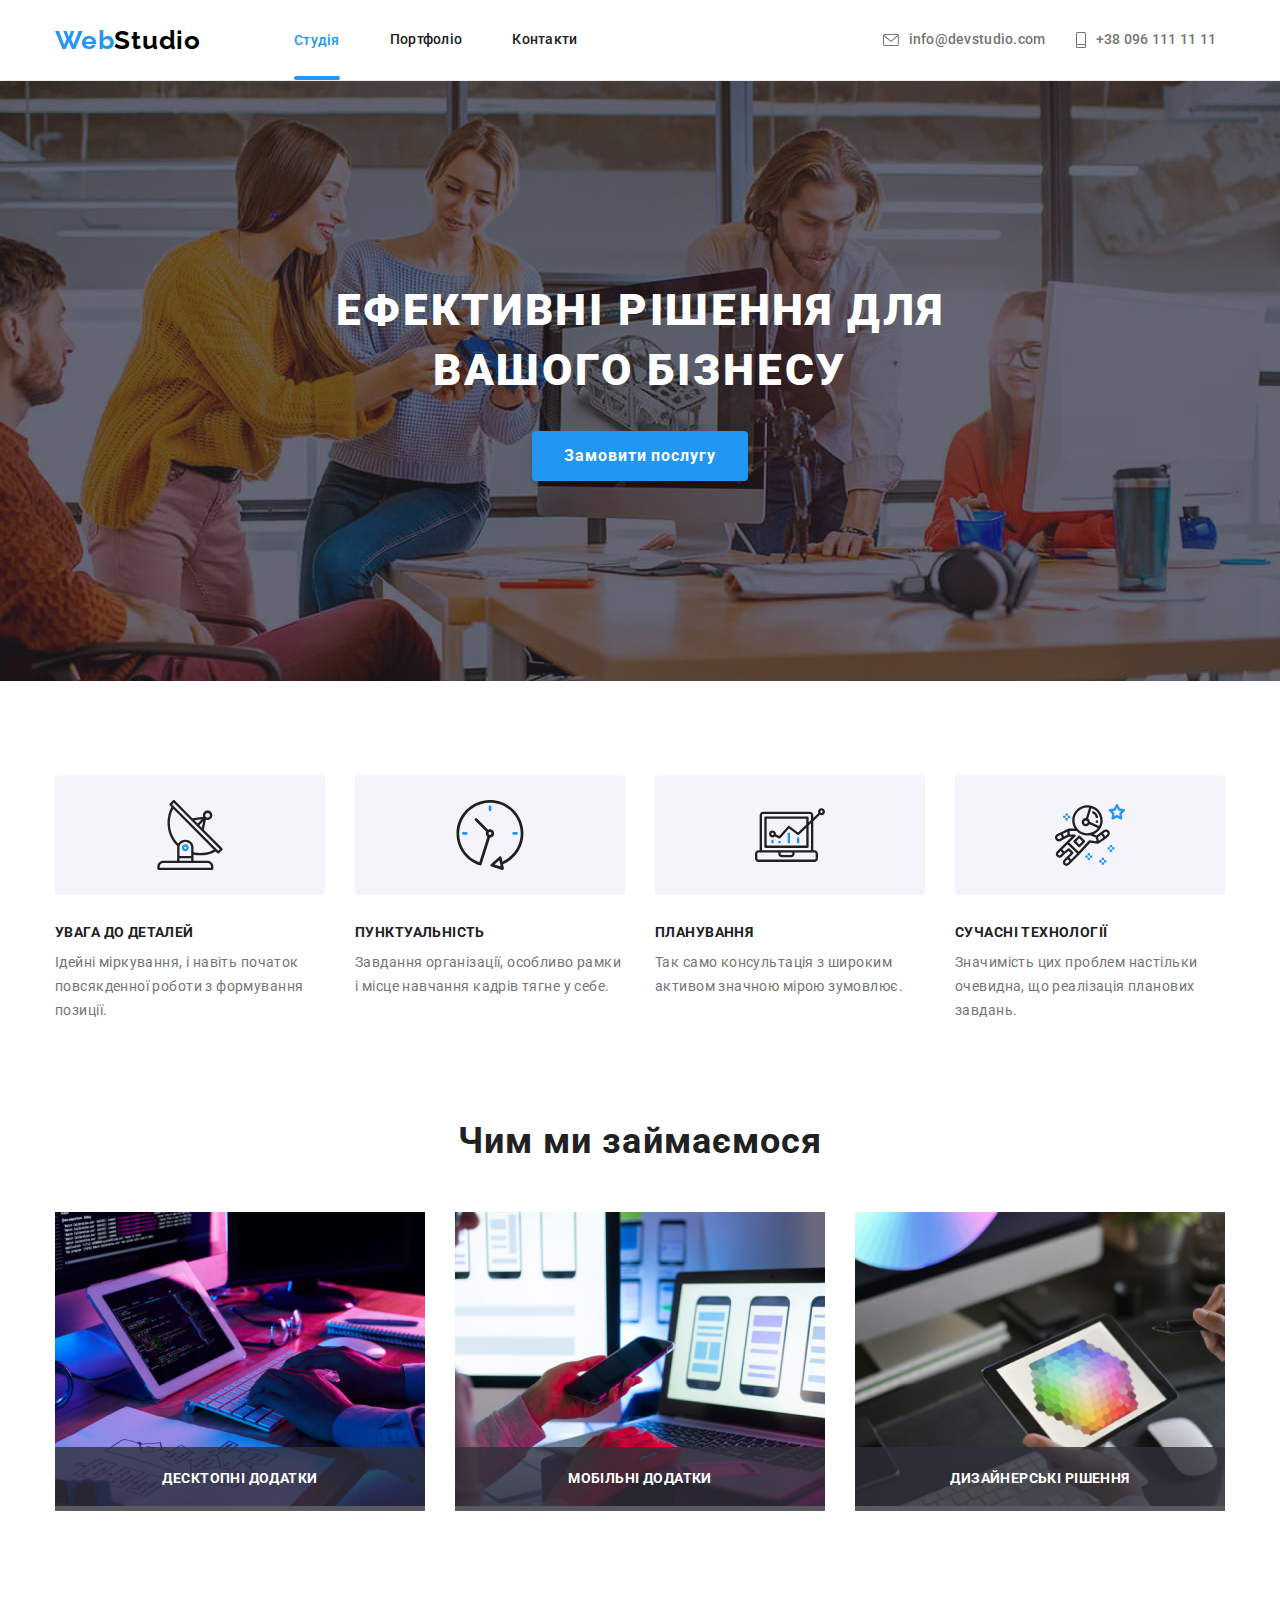
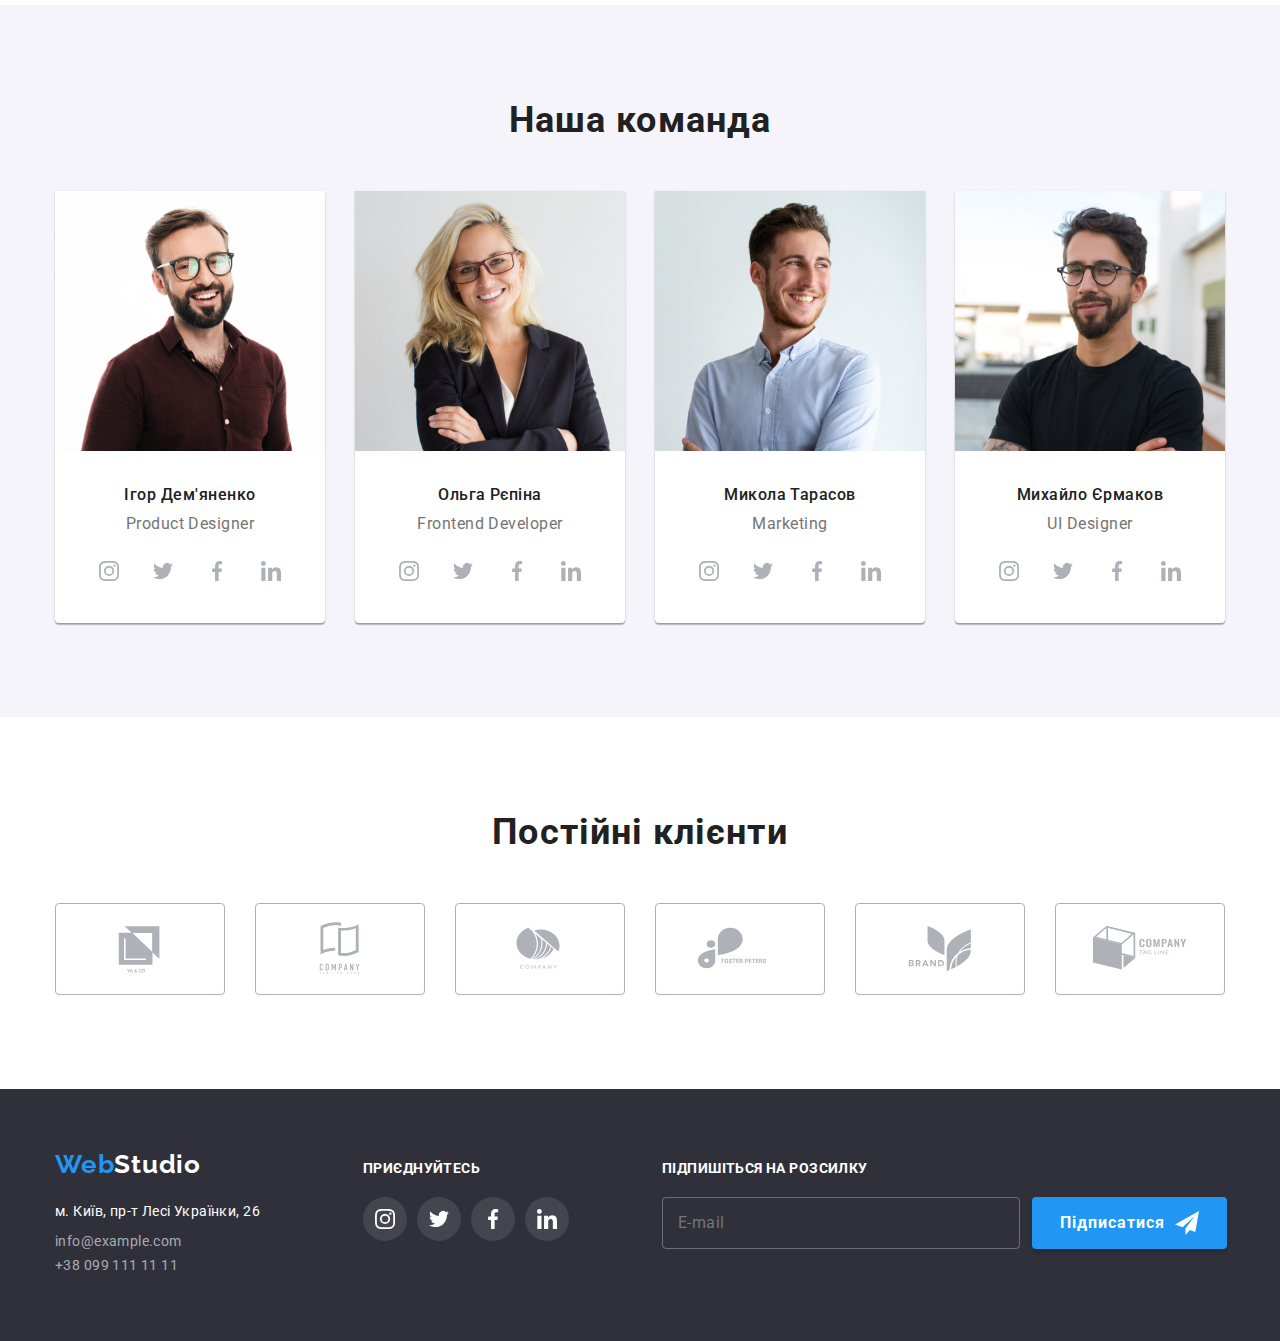
==== commit cea626c3: "rename class" ====
--- a/index.html
+++ b/index.html
@@ -32,12 +32,12 @@
 
       <ul class="header__contacts list">
         <li>
-          <a class="header__link link " href="info@devstudio.com"><svg class="header-icons"
+          <a class="header__link link " href="info@devstudio.com"><svg class="header__icons"
               width="16px" height="12px">
               <use href="./images/icons/icons2.svg#mailhover">
             </svg>info@devstudio.com</a>
         </li>
-        <li><a class="header__tel link" href="+380961111111"><svg class="header-icons"
+        <li><a class="header__tel link" href="+380961111111"><svg class="header__icons"
               width="10px" height="16px">
               <use href="./images/icons/icons2.svg#vector">
             </svg>+38 096 111 11 11</a></li>
@@ -365,14 +365,14 @@
             </a></li>
       </div>
       <!-- Підписатися -->
-      <form>
-      <h3 class="footer-subscription-form-title">Підпишіться на розсилку</h3>
-      <div class="footer-subsubscription-form-group">
-      <label class="footer-subscription-form-wrap">
-        <input class="footer-subscription-form-input" type="email" name="email" placeholder="E-mail">
+      <form class="subscription">
+      <h3 class="subscription__title">Підпишіться на розсилку</h3>
+      <div class="subsubscription__group">
+      <label>
+        <input class="subscription__input" type="email" name="email" placeholder="E-mail">
       </label>
-      <button class="footer-subscription-form-btn" type="submit">Підписатися
-        <svg class="footer-subscription-form-btn-svg" height="24" width="24">
+      <button class="subscription__btn" type="submit">Підписатися
+        <svg height="24" width="24">
           <use href="./images/icons/icons2.svg#send"></use>
         </svg>
       </button>
@@ -390,41 +390,41 @@
         </svg>
       </button>
 
-<form class="register-form">
-  <strong class="register-form-title">Залиште свої дані, ми вам передзвонимо</strong>
-  <div class="register-form-group" role="group">
-    <lable class="register-form-wrap">
-      <span class="register-form-lable">Ім'я</span>
-      <span class="register-form-field">
-      <input class="register-form-input" type="text"/>
-      <svg class="register-form-icon" width="18" height="18">
+<form class="register__form">
+  <strong class="register__title">Залиште свої дані, ми вам передзвонимо</strong>
+  <div class="register__group" role="group">
+    <lable class="register__wrap">
+      <span class="register__lable">Ім'я</span>
+      <span class="register__field">
+      <input class="register__input" type="text"/>
+      <svg class="register__icon" width="18" height="18">
         <use href="./images/icons/icons2.svg#person"></use>
       </svg>
       </span>
     </lable>
-    <lable class="register-form-wrap">
-      <span class="register-form-lable">Телефон</span>
-      <span class="register-form-field">
-      <input class="register-form-input" type="phone"/> 
-      <svg class="register-form-icon" width="18" height="18">
+    <lable class="register__wrap">
+      <span class="register__lable">Телефон</span>
+      <span class="register__field">
+      <input class="register__input" type="phone"/> 
+      <svg class="register__icon" width="18" height="18">
         <use href="./images/icons/icons2.svg#phone1"></use>
       </svg>
       </span>
     </lable>
-    <lable class="register-form-wrap">
-      <span class="register-form-lable">Пошта</span>
-      <span class="register-form-field">
-      <input class="register-form-input" type="email"/>
-      <svg class="register-form-icon" width="18" height="18">
+    <lable class="register__wrap">
+      <span class="register__lable">Пошта</span>
+      <span class="register__field">
+      <input class="register__input" type="email"/>
+      <svg class="register__icon" width="18" height="18">
         <use href="./images/icons/icons2.svg#mail"></use>
       </svg>
       </span>
     </lable>
     
-    <lable class="register-form-wrap">
-      <span class="register-form-lable">Коментар</span>
+    <lable class="register__wrap">
+      <span class="register__lable">Коментар</span>
       <textarea
-      class="register-form-message"
+      class="register__message"
       name="user-message"
       rows="5"
       placeholder="Введіть текст"
@@ -432,16 +432,16 @@
     </lable>
   </div>
 
-   <label class="register-form-agreement">
-    <input class="register-checkbox visuaaly-hidden"type="checkbox" name="agreement">
-    <svg class="register-icon" width="16" height="15">
-      <use class="register-icon-uncheck" href="./images/icons/icons2.svg#uncheck"></use>
-      <use class="register-icon-check" href="./images/icons/icons2.svg#check2"></use>
+   <label class="register__agreement">
+    <input class="register__checkbox visuaaly-hidden"type="checkbox" name="agreement">
+    <svg class="register__icon--agreement" width="16" height="15">
+      <use class="register__icon--uncheck" href="./images/icons/icons2.svg#uncheck"></use>
+      <use class="register__icon--check" href="./images/icons/icons2.svg#check2"></use>
     </svg>
-    <span class="register-form-agreement-text">Погоджуюся з розсилкою та приймаю <a class="register-form-agreement-link" href="">Умови договору</a></span>
+    <span class="register__agreement--text">Погоджуюся з розсилкою та приймаю <a class="register__agreement--link" href="">Умови договору</a></span>
    </label>
 
-   <button class="register-form-btn" type="submit">Відправити</button>
+   <button class="register__btn" type="submit">Відправити</button>
 </form>
 
     </div>
--- a/css/styles.css
+++ b/css/styles.css
@@ -35,9 +35,9 @@
 }
 
 /* reset styles */
-.link-footer, .header__link,
+.footer__link, .header__link,
 .link,
-.link-cards {
+.portfolio__link--cards {
     text-decoration: none;
     color: currentColor;
 }
@@ -106,7 +106,7 @@
     color: var(--secondary-txt-cl);
 }
 
-.header-icons {
+.header__icons {
     display: flex;
     justify-content: center;
     align-items: center;
@@ -676,12 +676,12 @@
 
 /* Футер підписатися*/
 
-.footer-subsubscription-form-group {
+.subsubscription__group {
     display: flex;
     gap: 12px;
 }
 
-.footer-subscription-form-input {
+.subscription__input {
     display: inline-block;
     width: 358px;
     background-color: transparent;
@@ -699,15 +699,15 @@
     border-color var(--animation);
 }
 
-.footer-subscription-form-input:hover,
-.footer-subscription-form-input:focus {
+.subscription__input:hover,
+.subscription__input:focus {
     border: 1px solid var(--akcent-color);
     border-color: var(--akcent-color);
     outline: none;
    
 }
 
-.footer-subscription-form-btn {
+.subscription__btn {
     display: flex;
     gap: 10px;
     align-items: center;
@@ -733,7 +733,7 @@
 }
 
 
-.footer-subscription-form-title {
+.subscription__title {
     margin-bottom: 20px;
     font-weight: 700;
     font-size: 14px;
@@ -750,56 +750,17 @@
 
 
 
-.nav-item-portfolio {
-    font-weight: 500;
-    font-size: 14px;
-    line-height: 1.14;
-    letter-spacing: 0.02em;
-    color: var(--logo-blue-txt-cl);
-    text-decoration: none;
-}
-.nav-item-portfolio-contacts {
-    margin: 0 auto;
-}
-
-/* Псевдо портфолио */
-.nav-item-portfolio {
-    position: relative;
-    color: var(--akcent-color);
-}
-.nav-item-portfolio::after {
-    position: absolute;
-    bottom: 0;
-    left: 0;
-    content: "";
-    width: 100%;
-    height: 4px;
-    border-radius: 2px;
-    background-color: var(--blue-bg-cl);
-}
-
-
-
-
-.contacts-link-portfolio {
-    margin-right: 50px;
-    padding-top: 32px;
-    padding-bottom: 32px;
-}
-.contacts-link-portfolio:hover,
-.contacts-link-portfolio:focus {
-    color: var(--logo-blue-txt-cl);
-}
+
 
 /* Портфолио кнопки */
 
-.portfolio-button {
+.portfolio__button {
     padding-top: 94px;
     padding-bottom: 94px;
 }
 
 
-.portfolio-list {
+.portfolio__list {
     display:flex;
     justify-content: center ;
     gap: 8px;
@@ -807,7 +768,7 @@
    
 }
 
-.portfolio-btn-curent {
+.portfolio__btn--curent {
     width: 73px;
     height: 38px;
     padding-top: 6px;
@@ -816,7 +777,7 @@
     padding-left: 22px;
 }
 
-.portfolio-btn-site {
+.portfolio__btn--site {
     max-width: 200px;
     min-width: 130px;
     width: 128px;
@@ -827,7 +788,7 @@
     padding-left: 22px;
 }
 
-.portfolio-btn-app {
+.portfolio__btn--app {
     width: 145px;
     height: 38px;
     padding-top: 6px;
@@ -836,7 +797,7 @@
     padding-left: 22px;
 }
 
-.portfolio-btn-design {
+.portfolio__btn--design {
     width: 103px;
     height: 38px;
     padding-top: 6px;
@@ -845,7 +806,7 @@
     padding-left: 22px;
 }
 
-.portfolio-btn-marketing {
+.portfolio__btn--marketing {
     width: 130px;
     height: 38px;
     padding-top: 6px;
@@ -853,7 +814,7 @@
     padding-bottom: 6px;
     padding-left: 22px;;
 }
-.portfolio-btn{
+.portfolio__btn{
     
     font-family: 'Roboto';
     font-style: normal;
@@ -869,8 +830,8 @@
     background-color var(--animation),
     box-shadow var(--animation);
 }
-.portfolio-list,
-.portfolio-btn {
+.portfolio__list,
+.portfolio__btn {
     color: var(--main-txt-cl);
 }
 
@@ -883,14 +844,14 @@
     border: none;
 }
  
-.portfolio-btn:hover,
-.portfolio-btn:focus {
+.portfolio__btn:hover,
+.portfolio__btn:focus {
     background: var(--blue-bg-cl);
     color: var(--white-txt-cl);
 
 }
 
-.title {
+.portfolio__title {
     position: absolute;
     width: 1px;
     height: 1px;
@@ -903,7 +864,7 @@
     overflow: hidden;
 }
 
-.portfolio-cards-title {
+.portfolio__cards--title {
     max-width: 350px;
     min-width: 340px;
     width: 322px;
@@ -915,7 +876,7 @@
     color: var(--main-txt-cl);
 }
 
-.portfolio-cards-text {
+.portfolio__cards--text {
     width: 322px;
     height: 30px;
     font-weight: 400;
@@ -925,31 +886,70 @@
     color: var(--secondary-txt-cl);
 }
 
-.link-cards:hover,
-.link-cards:focus {
+.portfolio__link--cards:hover,
+.portfolio__link--cards:focus {
 color: var(--logo-blue-txt-cl);
 }
 
-.portfolio-cards-list {
+.portfolio__cards--list {
     display: flex;
     flex-wrap: wrap;
     gap: 30px;
 }
-
-.item-cards {
+/* Портфолио текст */
+
+
+.portfolio__foto {
+    position: relative;
+    overflow: hidden;
+}
+
+.portfolio__overlay {
+    position: absolute;
+    display: block;
+    bottom: 0;
+    left: 0;
+    width: 100%;
+    height: 100%;
+    background-color: rgba(33, 150, 243, 0.9);
+    transform: translateY(100%);
+    transition: transform var(--animation);
+
+}
+
+.portfolio__overlay--text {
+    font-family: var(--main-font);
+    font-style: normal;
+    font-weight: 400;
+    font-size: 18px;
+    line-height: 1.56;
+    padding-top: 63px;
+    padding-bottom: 63px;
+    padding-left: 24px;
+    padding-right: 24px;
+    letter-spacing: 0.03em;
+    color: var(--white-txt-cl);
+}
+
+.portfolio__foto:hover .portfolio__overlay {
+    transform: translateY(0);
+    opacity: 1;
+}
+
+.portfolio__item--cards {
     box-sizing: border-box;
     width: 370px;
     
     background: var(--white-bg-cl);
     border: 1px solid var(--border-cards-color);
 }
-.cards-name {
+.portfolio__cards--name {
     padding-top: 20px;
     padding-bottom: 20px;
     padding-right: 24px;
     padding-left: 24px;
 }
-.item-cards:hover {
+.portfolio__item--cards:hover {
     box-shadow: 0px 1px 1px rgba(0, 0, 0, 0.12), 0px 4px 4px rgba(0, 0, 0, 0.06), 1px 4px 6px rgba(0, 0, 0, 0.16);
 }
 
@@ -1025,11 +1025,11 @@
     fill: var(--akcent-color);        
 }
 
-.register-form {
+.register__form {
     text-align: center;
 }
 
-.register-form-title {
+.register__title {
     display: block;
     margin-bottom: 12px;
     font-weight: 700;
@@ -1040,11 +1040,11 @@
     color: var(--main-txt-cl);
 }
 
-.register-form-group {
+.register__group {
     margin-bottom: 20px;
 }
 
-.register-form-lable {
+.register__lable {
     display: block;
     text-align: left;
     margin-bottom: 5px;
@@ -1056,17 +1056,17 @@
     padding-left: 1px;
 }
 
-.register-form-wrap {
+.register__wrap {
     display: block;
     position: relative;
     margin-bottom: 10px;
 }
 
-.register-form-field {
+.register__field {
     position: relative;
 }
 
-.register-form-icon {
+.register__icon {
     position: absolute;
     top: 29px;
     top: 50%;
@@ -1077,12 +1077,12 @@
     transition-delay: 0s;
 }
 
-.register-form-wrap:last-child {
+.register__wrap:last-child {
     margin-bottom: 0;
 }
 
-.register-form-input,
-.register-form-message {
+.register__input,
+.register__message {
     border: solid 1px var(--border-form);
     border-radius: 5px;
     width: 100%;
@@ -1094,18 +1094,18 @@
     transition-delay: 0s;
 }
 
-.register-form-message {
+.register__message {
     resize: none;
     height: 120px;
     padding: 10px;
 }
 
-.register-form-input:focus,
-.register-form-message:focus {
+.register__input:focus,
+.register__message:focus {
     border: solid 1px var(--akcent-color);
 }
 
-.register-form-input:focus-within+.register-form-icon {
+.register__input:focus-within+.register__icon {
     fill: var(--akcent-color);
 }
 
@@ -1118,7 +1118,7 @@
     color: rgba(117, 117, 117, 0.5);
 }
 
-.register-form-agreement {
+.register__agreement {
     display: flex;
     align-items: center;
     justify-content: center;
@@ -1128,7 +1128,7 @@
 
 }
 
-.register-form-agreement-text {
+.register__agreement--text {
     font-style: normal;
     font-weight: 400;
     font-size: 14px;
@@ -1137,30 +1137,30 @@
     color: var(--secondary-txt-cl);
 }
 
-.register-icon-uncheck {
+.register__icon--uncheck {
     transition: opacity 250ms ease-in-out;
 }
 
-.register-icon-check {
+.register__icon--check {
     opacity: 0;
     transition: opacity 250ms ease-in-out;
 }
 
-.register-checkbox:checked+.register-icon .register-icon-uncheck {
+.register__checkbox:checked+.register__icon--agreement .register__icon--uncheck {
     opacity: 0;
 }
 
-.register-checkbox:checked+.register-icon .register-icon-check {
+.register__checkbox:checked+.register__icon--agreement .register__icon--check {
     opacity: 1;
 }
 
-.register-form-agreement-link {
+.register__agreement--link {
     text-decoration: underline;
     color: var(--akcent-color);
     text-underline-position: under;
 }
 
-.register-form-btn {
+.register__btn {
     display: inline-block;
     align-items: center;
     padding: 10px 55px;
@@ -1194,61 +1194,26 @@
 
 
 
-/* Портфолио текст */
-
-
-.portfolio-foto {
-    position: relative;
-    overflow: hidden; 
-}
-.portfolio-overlay {
-    position: absolute;
-    display: block;
-    bottom: 0;
-    left: 0;
-    width: 100%;
-    height: 100%;
-    background-color: rgba(33, 150, 243, 0.9);
-    transform: translateY(100%);
-    transition: transform var(--animation);
-    
-}
-.portfolio-overlay-text {
-    font-family: var(--main-font);
-    font-style: normal;
-    font-weight: 400;
-    font-size: 18px;
-    line-height: 1.56;
-    padding-top: 63px;
-    padding-bottom: 63px;
-    padding-left: 24px;
-    padding-right: 24px;
-    letter-spacing: 0.03em;
-    color: var(--white-txt-cl);
-}
-.portfolio-foto:hover .portfolio-overlay {
-    transform: translateY(0);
-    opacity: 1;
-}
-
-
-
-
-
-
-
-
-
-
-
-
-
-
-
-
-
-
-
-
-
-
+
+
+
+
+
+
+
+
+
+
+
+
+
+
+
+
+
+
+
+
+
+
+
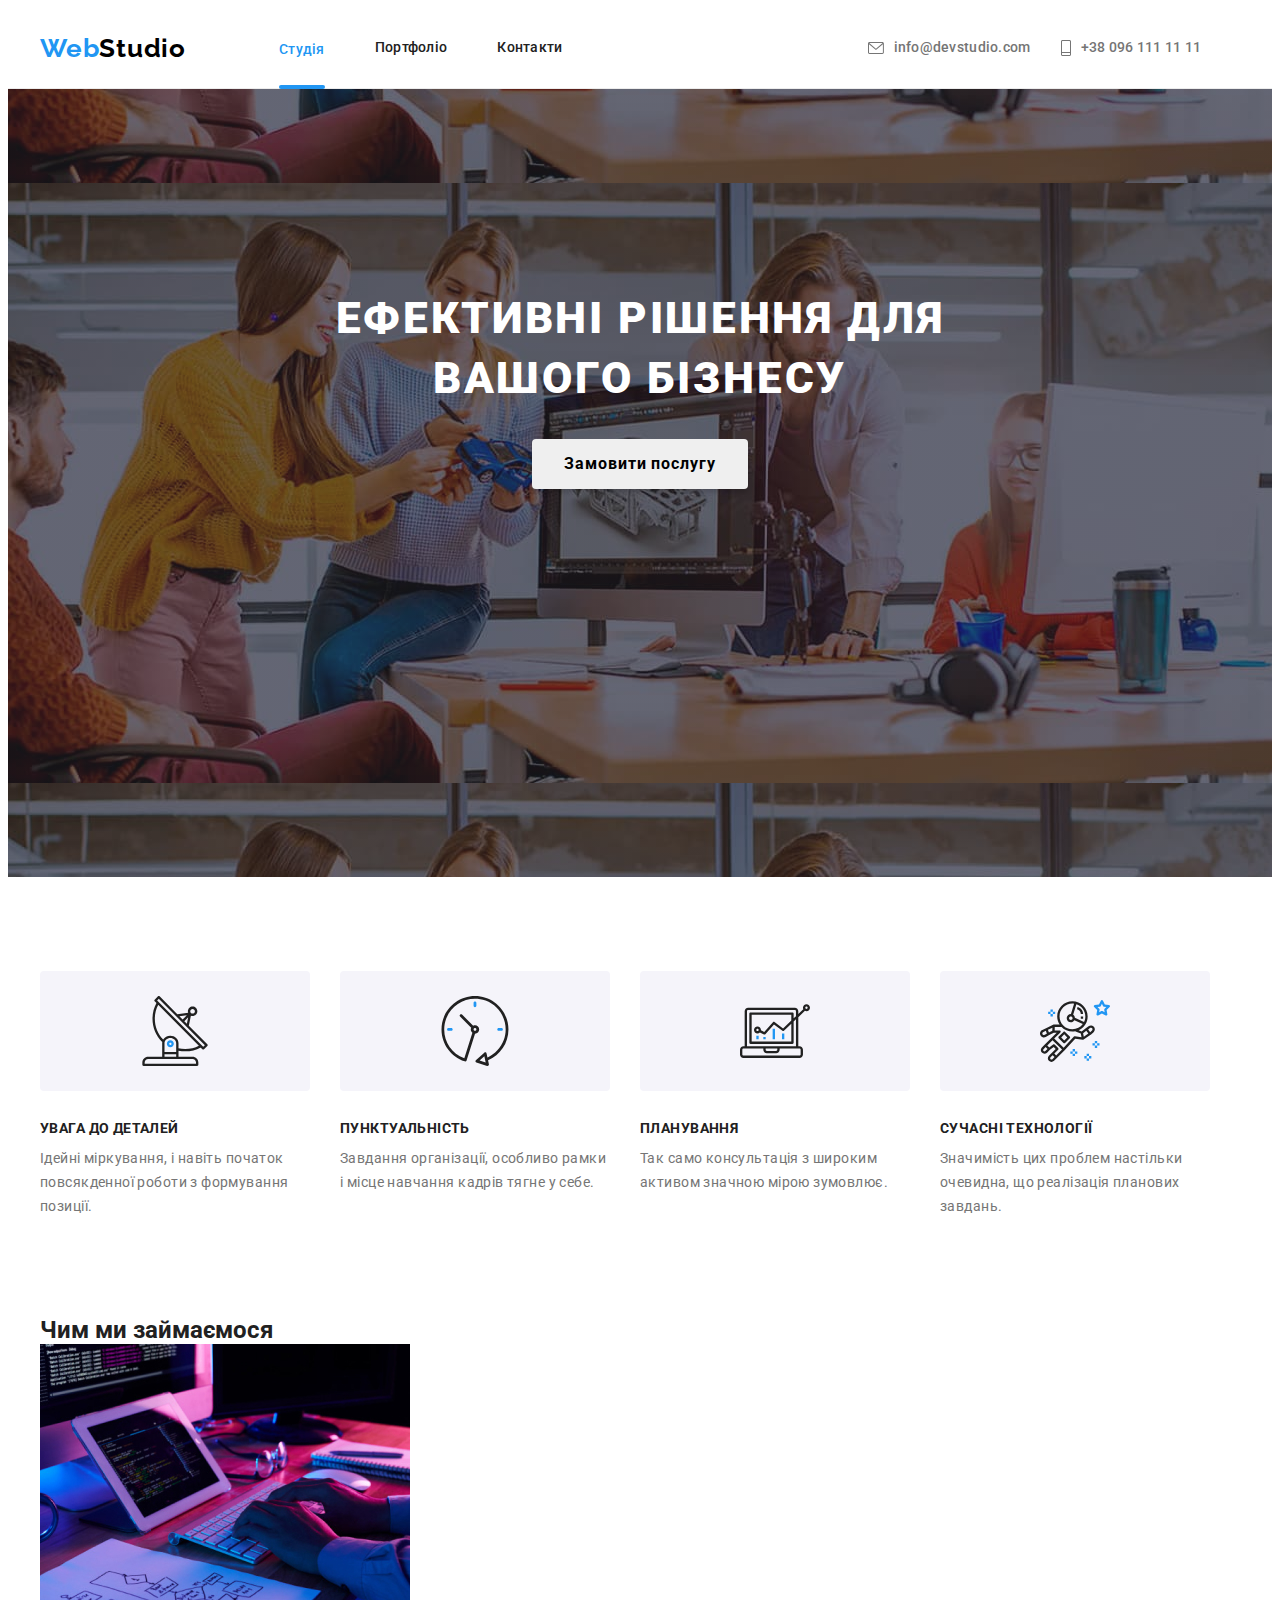
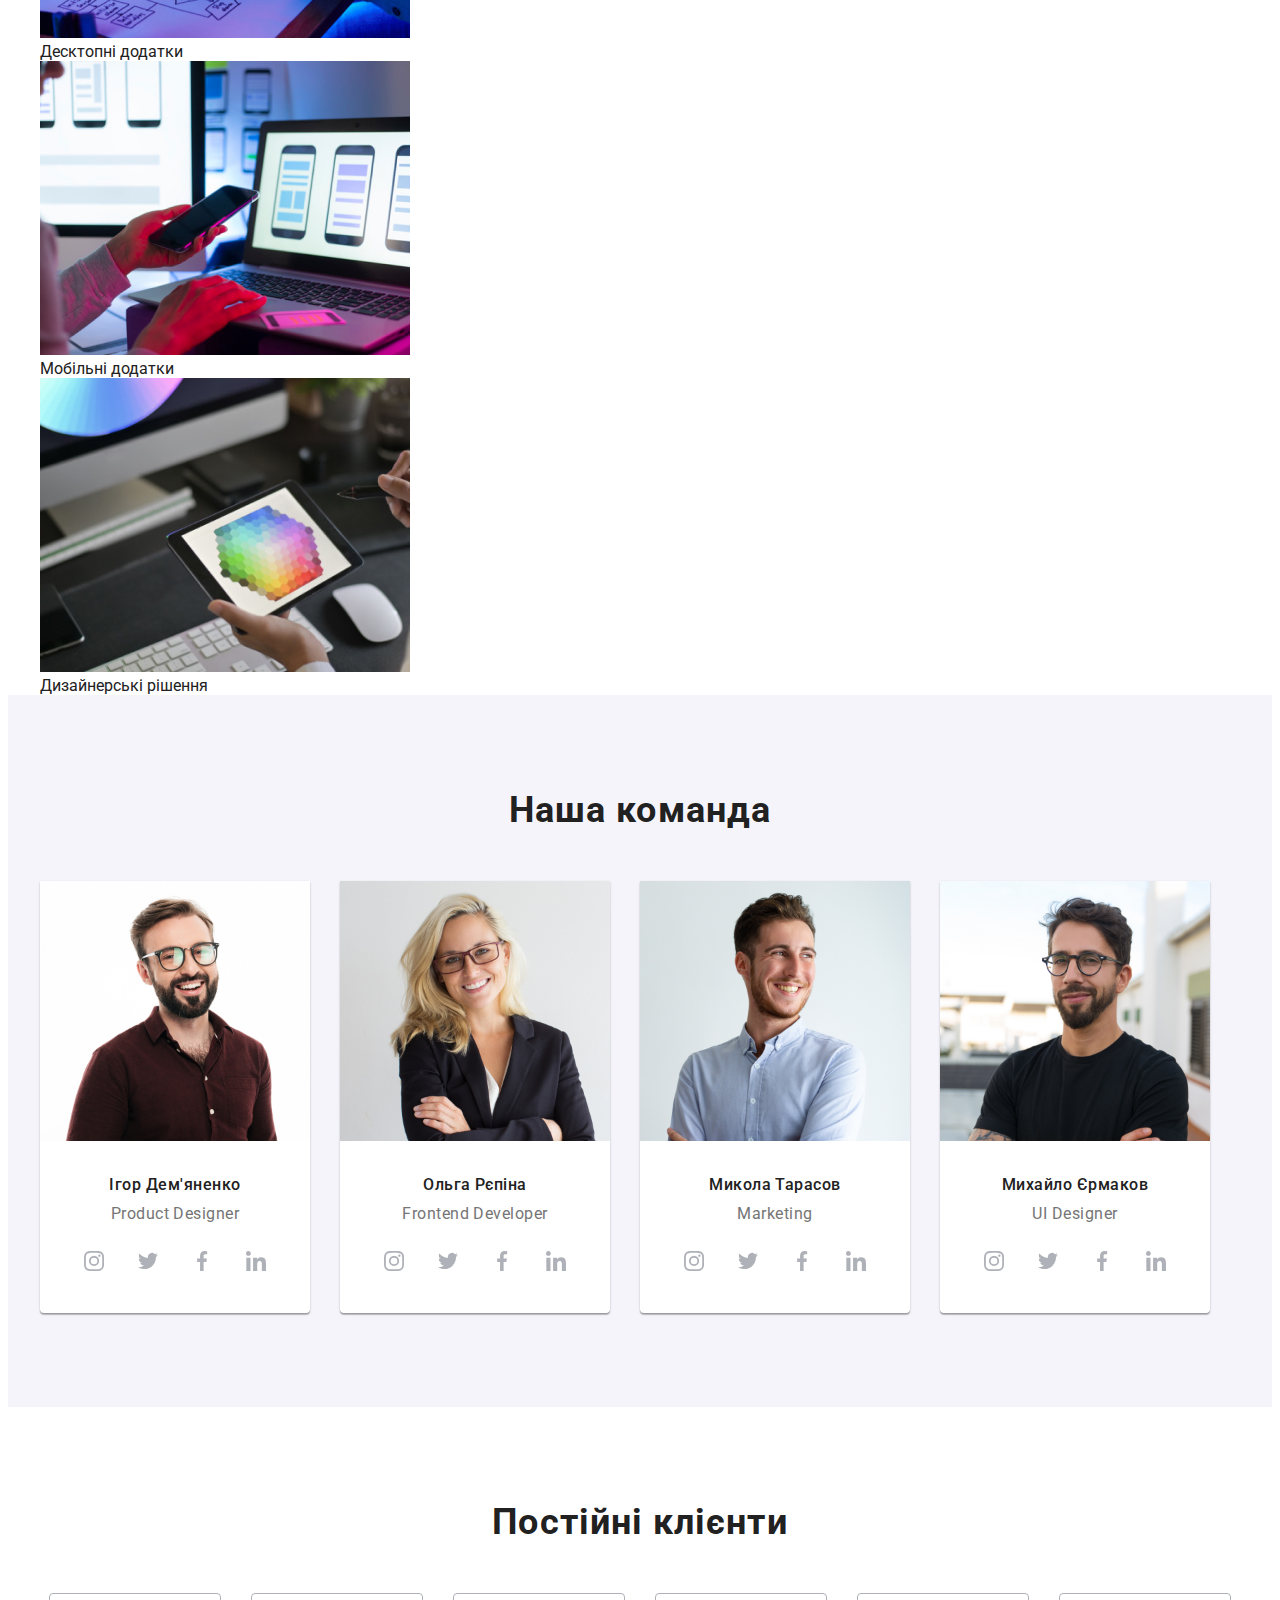
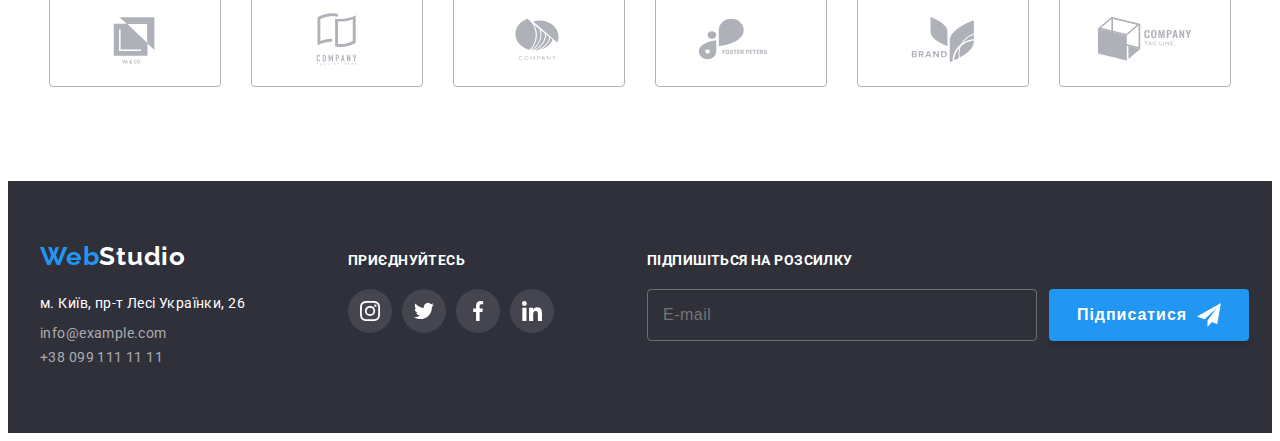
==== commit 978f56f8: "1" ====
--- a/index.html
+++ b/index.html
@@ -13,8 +13,9 @@
   <link rel="stylesheet" href="https://cdnjs.cloudflare.com/ajax/libs/modern-normalize/1.1.0/modern-normalize.min.css"
     integrity="sha512-wpPYUAdjBVSE4KJnH1VR1HeZfpl1ub8YT/NKx4PuQ5NmX2tKuGu6U/JRp5y+Y8XG2tV+wKQpNHVUX03MfMFn9Q=="
     crossorigin="anonymous" referrerpolicy="no-referrer" />
-    <link rel="stylesheet" href="./css/main.min.css">
-  <link rel="stylesheet" href="./css/styles.css" />
+    <link rel="stylesheet" href="./css/main.min.css">  
+    <link rel="stylesheet" href="./css/styles.css" />
+      
 </head>
 
 <body class="page">
--- a/css/main.min.css
+++ b/css/main.min.css
@@ -1 +1 @@
-/*! modern-normalize v1.1.0 | MIT License | https://github.com/sindresorhus/modern-normalize */*,::before,::after{-webkit-box-sizing:border-box;box-sizing:border-box}html{line-height:1.15;-webkit-text-size-adjust:100%;-moz-tab-size:4;-o-tab-size:4;tab-size:4}body{margin:0;font-family:system-ui,-apple-system,"Segoe UI",Roboto,Helvetica,Arial,sans-serif,"Apple Color Emoji","Segoe UI Emoji"}hr{height:0;color:inherit}abbr[title]{-webkit-text-decoration:underline dotted;text-decoration:underline dotted}b,strong{font-weight:bolder}code,kbd,samp,pre{font-family:ui-monospace,SFMono-Regular,Consolas,"Liberation Mono",Menlo,monospace;font-size:1em}small{font-size:80%}sub,sup{font-size:75%;line-height:0;position:relative;vertical-align:baseline}sub{bottom:-0.25em}sup{top:-0.5em}table{text-indent:0;border-color:inherit}button,input,optgroup,select,textarea{font-family:inherit;font-size:100%;line-height:1.15;margin:0}button,select{text-transform:none}button,[type=button],[type=reset],[type=submit]{-webkit-appearance:button}::-moz-focus-inner{border-style:none;padding:0}:-moz-focusring{outline:1px dotted ButtonText}:-moz-ui-invalid{box-shadow:none}legend{padding:0}progress{vertical-align:baseline}::-webkit-inner-spin-button,::-webkit-outer-spin-button{height:auto}[type=search]{-webkit-appearance:textfield;outline-offset:-2px}::-webkit-search-decoration{-webkit-appearance:none}::-webkit-file-upload-button{-webkit-appearance:button;font:inherit}summary{display:list-item}/*# sourceMappingURL=main.min.css.map */+:root{--main-font: "Roboto", sans-serif;--secondary-font: "Raleway", sans-serif;--main-txt-cl: #212121;--secondary-txt-cl: #757575;--logo-blue-txt-cl: #2196F3;--logo-black-txt-cl: #000000;--logo-white-txt-cl: #FFFFFF;--white-txt-cl: #FFFFFF;--dark-bg-cl: #2F303A;--light-bg-cl: #F5F4FA;--overlay-bg-cl: #C4C4C4;--blue-bg-cl: #2196F3;--white-bg-cl: #FFFFFF;--button-text-color: #000000;--focus-color: #ffffff;--border-form: #D9D9D9;--border-color: #ECECEC;--border-social-color: #AFB1B8;--border-cards-color: #EEEEEE;--social-icon-color: #AFB1B8;--akcent-color: #2196F3;--animation: 250ms cubic-bezier(0.4, 0, 0.2, 1)}.visuaaly-hidden{position:absolute;white-space:nowrap;width:1px;height:1px;overflow:hidden;border:0;padding:0;clip:rect(0 0 0 0);-webkit-clip-path:inset(50%);clip-path:inset(50%);margin:-1px}.container{width:1200px;padding-left:15px;padding-right:15px;margin:0 auto}body{font-family:var(--main-font);color:var(--main-txt-cl)}.footer__link,.header__link,.link,.portfolio__link--cards{text-decoration:none;color:currentColor}.list{list-style:none;padding:0;margin:0}h1,h2,h3,h4,h5,h6,p{margin:0}.btn{font-family:inherit;font-weight:700;font-size:16px;line-height:1.88;letter-spacing:.06em;max-width:250px;min-width:200px;max-height:50px;padding-top:10px;padding-right:32px;padding-bottom:10px;padding-left:32px;color:--white-txt-cl;background:--blue-bg-cl;-webkit-box-shadow:0px 4px 4px rgba(0,0,0,.15);box-shadow:0px 4px 4px rgba(0,0,0,.15);border-radius:4px;border:rgba(0,0,0,0);-webkit-transition:color --animation background-color --animation;transition:color --animation background-color --animation}.btn:hover,.btn:focus{cursor:pointer;color:--button-text-color;background-color:--focus-color}.btn.hero__btn{display:-webkit-box;display:-ms-flexbox;display:flex;margin:0 auto;margin-bottom:106px}.backdrop{position:fixed;top:0;left:0;z-index:1000;width:100%;height:100%;background-color:rgba(0,0,0,.2);-webkit-transition:opacity 250ms ease-out,visibility 600ms ease-out;transition:opacity 250ms ease-out,visibility 600ms ease-out}.backdrop.is-hidden{opacity:0;visibility:hidden;pointer-events:none}.backdrop.is-hidden.modal{opacity:0}.modal{position:absolute;top:50%;left:50%;width:528px;min-height:581px;background-color:#fff;border-radius:4px;position:relative;-webkit-transform:translate(-50%, -50%) scale(1);transform:translate(-50%, -50%) scale(1);opacity:1;-webkit-transition:opacity 400ms ease-in-out 200ms,-webkit-transform 250ms ease-in-out 200ms;transition:opacity 400ms ease-in-out 200ms,-webkit-transform 250ms ease-in-out 200ms;transition:transform 250ms ease-in-out 200ms,opacity 400ms ease-in-out 200ms;transition:transform 250ms ease-in-out 200ms,opacity 400ms ease-in-out 200ms,-webkit-transform 250ms ease-in-out 200ms;padding-top:40px;padding-right:41px;padding-bottom:40px;padding-left:39px}.modal__btn{position:absolute;width:30px;height:30px;padding:0;display:-webkit-box;display:-ms-flexbox;display:flex;-webkit-box-align:center;-ms-flex-align:center;align-items:center;-webkit-box-pack:center;-ms-flex-pack:center;justify-content:center;top:8px;right:8px;border-radius:50%;border:1px solid rgba(0,0,0,.1);background-color:rgba(0,0,0,0);cursor:pointer}.modal__btn--icon{width:11px;height:11px;-webkit-transition-duration:250ms;transition-duration:250ms;-webkit-transition-timing-function:cubic-bezier(0.4, 0, 0.2, 1);transition-timing-function:cubic-bezier(0.4, 0, 0.2, 1);-webkit-transition-delay:0s;transition-delay:0s}.modal__btn--icon:hover,.modal__btn--icon:focus{fill:--akcent-color}.register__form{text-align:center}.register__title{display:block;margin-bottom:12px;font-weight:700;font-size:20px;line-height:1.15;text-align:center;letter-spacing:.03em;color:--main-txt-cl}.register__group{margin-bottom:20px}.register__lable{display:block;text-align:left;margin-bottom:5px;font-weight:400;font-size:12px;line-height:1.17;letter-spacing:.01em;color:--secondary-txt-cl;padding-left:1px}.register__wrap{display:block;position:relative;margin-bottom:10px}.register__field{position:relative}.register__icon{position:absolute;top:29px;top:50%;-webkit-transform:translateY(-50%);transform:translateY(-50%);left:12px;-webkit-transition-duration:250ms;transition-duration:250ms;-webkit-transition-timing-function:cubic-bezier(0.4, 0, 0.2, 1);transition-timing-function:cubic-bezier(0.4, 0, 0.2, 1);-webkit-transition-delay:0s;transition-delay:0s}.register__wrap:last-child{margin-bottom:0}.register__input,.register__message{border:solid 1px --border-form;border-radius:5px;width:100%;outline:rgba(0,0,0,0);padding:10px;padding-left:50px;-webkit-transition-duration:250ms;transition-duration:250ms;-webkit-transition-timing-function:cubic-bezier(0.4, 0, 0.2, 1);transition-timing-function:cubic-bezier(0.4, 0, 0.2, 1);-webkit-transition-delay:0s;transition-delay:0s}.register__message{resize:none;height:120px;padding:10px}.register__input:focus,.register__message:focus{border:solid 1px --akcent-color}.register__input:focus-within+.register__icon{fill:--akcent-color}textarea::-webkit-input-placeholder{font-style:normal;font-weight:400;font-size:12px;line-height:1.17;letter-spacing:.01em;color:rgba(117,117,117,.5)}textarea::-moz-placeholder{font-style:normal;font-weight:400;font-size:12px;line-height:1.17;letter-spacing:.01em;color:rgba(117,117,117,.5)}textarea:-ms-input-placeholder{font-style:normal;font-weight:400;font-size:12px;line-height:1.17;letter-spacing:.01em;color:rgba(117,117,117,.5)}textarea::-ms-input-placeholder{font-style:normal;font-weight:400;font-size:12px;line-height:1.17;letter-spacing:.01em;color:rgba(117,117,117,.5)}textarea::placeholder{font-style:normal;font-weight:400;font-size:12px;line-height:1.17;letter-spacing:.01em;color:rgba(117,117,117,.5)}.register__agreement{display:-webkit-box;display:-ms-flexbox;display:flex;-webkit-box-align:center;-ms-flex-align:center;align-items:center;-webkit-box-pack:center;-ms-flex-pack:center;justify-content:center;gap:9px;margin-bottom:30px}.register__agreement--text{font-style:normal;font-weight:400;font-size:14px;line-height:1.71;letter-spacing:.03em;color:--secondary-txt-cl}.register__icon--uncheck{-webkit-transition:opacity 250ms ease-in-out;transition:opacity 250ms ease-in-out}.register__icon--check{opacity:0;-webkit-transition:opacity 250ms ease-in-out;transition:opacity 250ms ease-in-out}.register__checkbox:checked+.register__icon--agreement .register__icon--uncheck{opacity:0}.register__checkbox:checked+.register__icon--agreement .register__icon--check{opacity:1}.register__agreement--link{text-decoration:underline;color:--akcent-color;text-underline-position:under}.register__btn{display:inline-block;-webkit-box-align:center;-ms-flex-align:center;align-items:center;padding:10px 55px;font-family:inherit;font-weight:700;font-size:16px;line-height:1.875;letter-spacing:.06em;color:--white-txt-cl;cursor:pointer;background-color:--akcent-color;-webkit-box-shadow:0px 4px 4px rgba(0,0,0,.15);box-shadow:0px 4px 4px rgba(0,0,0,.15);border-radius:4px;border-color:rgba(0,0,0,0)}.header__border{border-bottom:1px solid var(--border-color)}.header__container{display:-webkit-box;display:-ms-flexbox;display:flex}.link{display:-webkit-box;display:-ms-flexbox;display:flex}.header__logo{margin-right:93px;-webkit-box-align:center;-ms-flex-align:center;align-items:center}.nav__list{display:-webkit-box;display:-ms-flexbox;display:flex;-webkit-box-align:center;-ms-flex-align:center;align-items:center}.nav__item{padding-top:32px;padding-bottom:32px;margin-right:50px}.nav__item{position:relative;-webkit-transition:color var(--animation);transition:color var(--animation)}.nav__item--contacts{margin-right:0}.header__contacts{margin-left:305px;display:-webkit-box;display:-ms-flexbox;display:flex;-webkit-box-align:center;-ms-flex-align:center;align-items:center;font-weight:500;font-size:14px;color:var(--secondary-txt-cl)}.header__icons{display:-webkit-box;display:-ms-flexbox;display:flex;-webkit-box-pack:center;-ms-flex-pack:center;justify-content:center;-webkit-box-align:center;-ms-flex-align:center;align-items:center;margin-right:10px;fill:currentColor}.header__link{-webkit-box-align:center;-ms-flex-align:center;align-items:center;padding-top:32px;padding-bottom:32px;margin-right:30px;position:relative;-webkit-transition:color var(--animation);transition:color var(--animation)}.header__tel{padding-top:32px;padding-bottom:32px;position:relative;-webkit-transition:color var(--animation);transition:color var(--animation)}.header__logo{font-family:var(--secondary-font);color:var(--logo-blue-txt-cl);font-weight:700;font-size:26px;line-height:1.19;letter-spacing:.03em}.logo-accent{color:var(--logo-black-txt-cl)}.nav__item{font-weight:500;font-size:14px;line-height:1.14;letter-spacing:.02em;color:var(--main-txt-cl)}.nav__item--studio{font-weight:500;font-size:14px;line-height:1.14;letter-spacing:.02em;color:var(--logo-blue-txt-cl);text-decoration:none}.nav__item--studio{position:relative;color:var(--logo-blue-txt-cl)}.nav__item--studio::after{position:absolute;bottom:0;left:0;content:"";width:100%;height:4px;border-radius:2px;background-color:var(--logo-blue-txt-cl)}.nav__item:hover,.nav__item:focus{color:var(--logo-blue-txt-cl)}.header__link,.header__tel{font-weight:500;font-size:14px;line-height:1.14;letter-spacing:.02em;color:var(--secondary-txt-cl)}.header__link:hover,.header__link:focus{color:var(--logo-blue-txt-cl)}.header__tel{font-weight:500;font-size:14px;line-height:1.14;letter-spacing:.02em;color:var(--secondary-txt-cl)}.header__tel:hover,.header__tel:focus{color:var(--logo-blue-txt-cl)}.overlay{max-width:1600px;height:600px;margin-right:auto;margin-left:auto;background-image:-webkit-gradient(linear, left top, right top, from(rgba(47, 48, 58, 0.4)), to(rgba(47, 48, 58, 0.4))),url(../images/studio/imghero.jpg);background-image:linear-gradient(to right, rgba(47, 48, 58, 0.4), rgba(47, 48, 58, 0.4)),url(../images/studio/imghero.jpg);background-position:center;background-color:var(--overlay-bg-cl)}.hero{padding-top:94px;padding-bottom:94px;margin-left:auto;margin-right:auto;background-color:var(--dark-bg-cl)}.hero__text{margin-top:106px;margin-bottom:30px;font-weight:900;font-size:44px;line-height:1.36;text-align:center;letter-spacing:.06em;text-transform:uppercase;color:var(--white-txt-cl)}.register__input,.register__message{border:solid 1px var(--border-form);border-radius:5px;width:100%;outline:rgba(0,0,0,0);padding:10px;padding-left:50px;-webkit-transition-duration:250ms;transition-duration:250ms;-webkit-transition-timing-function:cubic-bezier(0.4, 0, 0.2, 1);transition-timing-function:cubic-bezier(0.4, 0, 0.2, 1);-webkit-transition-delay:0s;transition-delay:0s}.register__message{resize:none;height:120px;padding:10px}.register__input:focus,.register__message:focus{border:solid 1px var(--akcent-color)}.register__input:focus-within+.register__icon{fill:var(--akcent-color)}textarea::-webkit-input-placeholder{font-style:normal;font-weight:400;font-size:12px;line-height:1.17;letter-spacing:.01em;color:rgba(117,117,117,.5)}textarea::-moz-placeholder{font-style:normal;font-weight:400;font-size:12px;line-height:1.17;letter-spacing:.01em;color:rgba(117,117,117,.5)}textarea:-ms-input-placeholder{font-style:normal;font-weight:400;font-size:12px;line-height:1.17;letter-spacing:.01em;color:rgba(117,117,117,.5)}textarea::-ms-input-placeholder{font-style:normal;font-weight:400;font-size:12px;line-height:1.17;letter-spacing:.01em;color:rgba(117,117,117,.5)}textarea::placeholder{font-style:normal;font-weight:400;font-size:12px;line-height:1.17;letter-spacing:.01em;color:rgba(117,117,117,.5)}.register__agreement{display:-webkit-box;display:-ms-flexbox;display:flex;-webkit-box-align:center;-ms-flex-align:center;align-items:center;-webkit-box-pack:center;-ms-flex-pack:center;justify-content:center;gap:9px;margin-bottom:30px}.register__agreement--text{font-style:normal;font-weight:400;font-size:14px;line-height:1.71;letter-spacing:.03em;color:var(--secondary-txt-cl)}.register__icon--uncheck{-webkit-transition:opacity 250ms ease-in-out;transition:opacity 250ms ease-in-out}.register__icon--check{opacity:0;-webkit-transition:opacity 250ms ease-in-out;transition:opacity 250ms ease-in-out}.register__checkbox:checked+.register__icon--agreement .register__icon--uncheck{opacity:0}.register__checkbox:checked+.register__icon--agreement .register__icon--check{opacity:1}.register__agreement--link{text-decoration:underline;color:var(--akcent-color);text-underline-position:under}.register__btn{display:inline-block;-webkit-box-align:center;-ms-flex-align:center;align-items:center;padding:10px 55px;font-family:inherit;font-weight:700;font-size:16px;line-height:1.875;letter-spacing:.06em;color:var(--white-txt-cl);cursor:pointer;background-color:var(--akcent-color);-webkit-box-shadow:0px 4px 4px rgba(0,0,0,.15);box-shadow:0px 4px 4px rgba(0,0,0,.15);border-radius:4px;border-color:rgba(0,0,0,0)}.advantage{padding-top:94px;padding-bottom:94px}.advantage__icon{display:-webkit-box;display:-ms-flexbox;display:flex;-webkit-box-pack:center;-ms-flex-pack:center;justify-content:center;-webkit-box-align:center;-ms-flex-align:center;align-items:center;width:270px;height:120px;background-color:var(--light-bg-cl);border-radius:4px;margin-bottom:30px}.advantage__list{display:-webkit-box;display:-ms-flexbox;display:flex;gap:30px}.advantage__list:last-child{margin-right:0}.advantage__title{margin-bottom:10px;width:270px;height:16px;font-weight:700;font-size:14px;line-height:1.14;letter-spacing:.03em;text-transform:uppercase;color:var(--main-txt-cl)}.advantage__text{width:270px;height:75px;font-weight:400;font-size:14px;line-height:1.71;letter-spacing:.03em;color:var(--secondary-txt-cl)}/*# sourceMappingURL=main.min.css.map */--- a/css/styles.css
+++ b/css/styles.css
@@ -1,23 +1,23 @@
   
-:root {
+/* :root { */
     /* fonts */
-    --main-font: 'Roboto', sans-serif;
-    --secondary-font: 'Raleway', sans-serif;
+    /* --main-font: 'Roboto', sans-serif;
+    --secondary-font: 'Raleway', sans-serif; */
     /* text color */
-    --main-txt-cl: #212121;
+    /* --main-txt-cl: #212121;
     --secondary-txt-cl: #757575;
     --logo-blue-txt-cl: #2196F3;
     --logo-black-txt-cl: #000000;
     --logo-white-txt-cl: #FFFFFF;
-    --white-txt-cl: #FFFFFF;   
+    --white-txt-cl: #FFFFFF;    */
     /* bg color */
-    --dark-bg-cl: #2F303A;
+    /* --dark-bg-cl: #2F303A;
     --light-bg-cl: #F5F4FA;
     --overlay-bg-cl: #C4C4C4;
     --blue-bg-cl: #2196F3;
-    --white-bg-cl: #FFFFFF;
+    --white-bg-cl: #FFFFFF; */
     /* others */
-    --button-text-color: #000000;
+    /* --button-text-color: #000000;
     --focus-color: #ffffff;
     --border-form: #D9D9D9;
     --border-color: #ECECEC;
@@ -26,149 +26,149 @@
     --social-icon-color:#AFB1B8;
     --akcent-color: #2196F3;
     --animation: 250ms cubic-bezier(0.4, 0, 0.2, 1);
-}
-
-
-body {
+} */
+
+
+/* body {
     font-family: var(--main-font);
     color: var(--main-txt-cl);
-}
+} */
 
 /* reset styles */
-.footer__link, .header__link,
+/* .footer__link, .header__link,
 .link,
 .portfolio__link--cards {
     text-decoration: none;
     color: currentColor;
-}
-
-.list {
+} */
+
+/* .list {
     list-style: none;
     padding: 0;
     margin: 0;
-}
-
-h1,h2,h3,h4,h5,h6,p {
+} */
+
+/* h1,h2,h3,h4,h5,h6,p {
     margin: 0;
-}
+} */
 
 /* Header section */
-.container {
+/* .container {
     width: 1200px;
     padding-left: 15px;
     padding-right: 15px;
     margin-left: auto;
     margin-right: auto;
-}
-
-
-.header__border {
+} */
+
+
+/* .header__border {
 border-bottom: 1px solid var(--border-color);
-}
-.header__container {
+} */
+/* .header__container {
     display: flex;    
-}
- .link {
-    display: flex;
-}
+} */
+ /* .link {
+    display: flex;
+} */
  
-.header__logo {
+/* .header__logo {
     margin-right: 93px;
     align-items: center;
-}
+} */
  
-.nav__list {
+/* .nav__list {
     display: flex;
     align-items: center;    
-}
-
-.nav__item {
+} */
+
+/* .nav__item {
     padding-top: 32px;
     padding-bottom: 32px;
     margin-right: 50px;
-}
-
-.nav__item {
+} */
+
+/* .nav__item {
     position: relative;
     transition: color var(--animation);
-}
-
-.nav__item--contacts {
+} */
+
+/* .nav__item--contacts {
     margin-right: 0;
-}   
-
-.header__contacts {
+}    */
+
+/* .header__contacts {
     margin-left: 305px;
     display: flex;
     align-items: center;
     font-weight: 500;
     font-size: 14px;
     color: var(--secondary-txt-cl);
-}
-
-.header__icons {
+} */
+
+/* .header__icons {
     display: flex;
     justify-content: center;
     align-items: center;
     margin-right: 10px;
     fill: currentColor;    
-}
-
-.header__link {
+} */
+
+/* .header__link {
     align-items: center;
     padding-top: 32px;
     padding-bottom: 32px;
     margin-right: 30px;
     position: relative;
     transition: color var(--animation);
-}
-
-.header__tel {
+} */
+
+/* .header__tel {
     padding-top: 32px;
     padding-bottom: 32px;
     position: relative;
     transition: color var(--animation);
-}
-
-.header__logo {
+} */
+
+/* .header__logo {
     font-family: var(--secondary-font);
     color: var(--logo-blue-txt-cl);
     font-weight: 700;
     font-size: 26px;
     line-height: 1.19;
     letter-spacing: 0.03em;
-}
-
-.logo-accent {
+} */
+
+/* .logo-accent {
     color: var(--logo-black-txt-cl);
-}
-
-.nav__item {
+} */
+
+/* .nav__item {
     font-weight: 500;
     font-size: 14px;
     line-height: 1.14;
     letter-spacing: 0.02em;
     color: var(--main-txt-cl);
-}
-
-.nav__item--studio {
+} */
+
+/* .nav__item--studio {
     font-weight: 500;
     font-size: 14px;
     line-height: 1.14;
     letter-spacing: 0.02em;
     color: var(--logo-blue-txt-cl);
     text-decoration: none;
-}
+} */
 
 
 /* Подчёркивание */
 
-.nav__item--studio {
+/* .nav__item--studio {
     position: relative;
     color: var(--logo-blue-txt-cl);
-}
-
-.nav__item--studio::after {
+} */
+
+/* .nav__item--studio::after {
     position: absolute;
     bottom: 0;
     left: 0;
@@ -177,45 +177,45 @@
     height: 4px;
     border-radius: 2px;
     background-color: var(--logo-blue-txt-cl);
-}
-
-.nav__item:hover,
+} */
+
+/* .nav__item:hover,
 .nav__item:focus {
     color: var(--logo-blue-txt-cl);
-}
-
-.header__link,
+} */
+
+/* .header__link,
 .header__tel {    
     font-weight: 500;
     font-size: 14px;
     line-height: 1.14;
     letter-spacing: 0.02em;
     color: var(--secondary-txt-cl);
-}
-
-.header__link:hover,
+} */
+
+/* .header__link:hover,
 .header__link:focus {
     color: var(--logo-blue-txt-cl);
-}
-
-.header__tel {
+} */
+
+/* .header__tel {
     font-weight: 500;
     font-size: 14px;
     line-height: 1.14;
     letter-spacing: 0.02em;
     color: var(--secondary-txt-cl);
-}
-
-.header__tel:hover,
+} */
+
+/* .header__tel:hover,
 .header__tel:focus {
     color: var(--logo-blue-txt-cl);
-}
+} */
 
 
 
 /* Hero */
 
-.overlay {
+/* .overlay {
     max-width: 1600px;
     height: 600px;
     margin-right: auto;
@@ -226,17 +226,17 @@
     url(../images/studio/imghero.jpg);
     background-position: center;
     background-color: var(--overlay-bg-cl);
-}
-
-.hero {
+} */
+
+/* .hero {
     padding-top: 94px;
     padding-bottom: 94px;
     margin-left: auto;
     margin-right: auto;
     background-color: var(--dark-bg-cl);
-}
-
-.hero__text {
+} */
+
+/* .hero__text {
     margin-top: 106px;
     margin-bottom: 30px;
     font-weight: 900;
@@ -246,14 +246,14 @@
     letter-spacing: 0.06em;
     text-transform: uppercase;
     color: var(--white-txt-cl);
-}
-
-.hero__btn {
+} */
+
+/* .hero__btn {
     display: flex;
     margin: 0 auto;
     margin-bottom: 106px;
-}
-.btn {
+} */
+/* .btn {
     max-width: 250px;
     min-width: 200px;
     max-height: 50px;
@@ -262,9 +262,9 @@
     padding-bottom: 10px;
     padding-left: 32px;  
     
-}
-
-.btn {
+} */
+
+/* .btn {
     font-family: inherit;
     font-weight: 700;
     font-size: 16px;
@@ -277,20 +277,20 @@
     border: transparent;
     transition: color var(--animation),
     background-color var(--animation);
-}
-
-.btn:hover,
+} */
+
+/* .btn:hover,
 .btn:focus {
     cursor: pointer;
     color: var(--button-text-color);
     background-color: var(--focus-color); 
-}
+} */
 /* Наши преимущества */
-.advantage {
+/* .advantage {
     padding-top: 94px;
     padding-bottom: 94px;
-}
-.advantage__icon {
+} */
+/* .advantage__icon {
     display: flex;
     justify-content: center;
     align-items: center;
@@ -299,17 +299,17 @@
     background-color: var(--light-bg-cl);
     border-radius: 4px;
     margin-bottom: 30px;    
-}
-
-.advantage__list {
+} */
+
+/* .advantage__list {
     display: flex;
     gap: 30px;
-}
-
-.advantage__list:last-child {
+} */
+
+/* .advantage__list:last-child {
     margin-right: 0;
-}
-.advantage__title {
+} */
+/* .advantage__title {
     margin-bottom: 10px;
     width: 270px;
     height: 16px;
@@ -319,9 +319,9 @@
     letter-spacing: 0.03em;
     text-transform: uppercase;
     color: var(--main-txt-cl);
-}
-
-.advantage__text {
+} */
+
+/* .advantage__text {
     width: 270px;
     height: 75px;
     font-weight: 400;
@@ -329,15 +329,15 @@
     line-height: 1.71;
     letter-spacing: 0.03em;
     color: var(--secondary-txt-cl);
-}
+} */
 
 /* Чем мы занимаемся */
-.benefits {
+/* .benefits {
     padding-bottom: 94px;
-}
-
-
-.benefits__text {
+} */
+
+
+/* .benefits__text {
     margin-bottom: 50px;
     font-weight: 700;
     font-size: 36px;
@@ -345,17 +345,17 @@
     text-align: center;
     letter-spacing: 0.03em;
     color: var(--main-txt-cl);
-}
-.benefits__list {
+} */
+/* .benefits__list {
     display: flex;
     gap: 30px;
-}
+} */
 /* Чем мы занимаемся (текст на фото) */
-.benefits__foto{
+/* .benefits__foto{
     position: relative;
-}
-
-.benefits__action {
+} */
+
+/* .benefits__action {
     position: absolute;
     width: 100%;
     bottom: 0;
@@ -365,9 +365,9 @@
     opacity: 1;
     background: rgba(47, 48, 58, 0.8);
     transition: opacity var(--animation);
-}
-
-.benefits__text--action {
+} */
+
+/* .benefits__text--action {
     font-family: 'Roboto';
     font-style: normal;
     font-weight: 700;
@@ -377,7 +377,7 @@
     letter-spacing: 0.03em;
     text-transform: uppercase;
     color: var(--white-txt-cl);
-}
+} */
 
 
 /* Наша команда */
@@ -957,7 +957,7 @@
 
 
 /* Модальное окно */
-.backdrop {
+/* .backdrop {
     position: fixed;
     top: 0;
     left: 0;
@@ -966,19 +966,19 @@
     height: 100%;
     background-color: rgba(0, 0, 0, 0.2);
     transition: opacity 250ms ease-out, visibility 600ms ease-out;
-}
-
-.backdrop.is-hidden {
+} */
+
+/* .backdrop.is-hidden {
     opacity: 0;
     visibility: hidden;
     pointer-events: none;
-}
-
-.backdrop.is-hidden.modal {
+} */
+
+/* .backdrop.is-hidden.modal {
     opacity: 0;
-}
-
-.modal {
+} */
+
+/* .modal {
     position: absolute;
     top: 50%;
     left: 50%;
@@ -994,9 +994,9 @@
     padding-right: 41px;
     padding-bottom: 40px;
     padding-left: 39px;
-}
-
-.modal__btn {
+} */
+
+/* .modal__btn {
     position: absolute;
     width: 30px;
     height: 30px;
@@ -1010,26 +1010,26 @@
     border: 1px solid rgba(0, 0, 0, 0.1);
     background-color: transparent;
     cursor: pointer;
-}
-
-.modal__btn--icon {
+} */
+
+/* .modal__btn--icon {
     width: 11px;
     height: 11px;
     transition-duration: 250ms;
     transition-timing-function: cubic-bezier(0.4, 0, 0.2, 1);
     transition-delay: 0s;
-}
-
-.modal__btn--icon:hover,
+} */
+
+/* .modal__btn--icon:hover,
 .modal__btn--icon:focus {
     fill: var(--akcent-color);        
-}
-
-.register__form {
+} */
+
+/* .register__form {
     text-align: center;
-}
-
-.register__title {
+} */
+
+/* .register__title {
     display: block;
     margin-bottom: 12px;
     font-weight: 700;
@@ -1038,13 +1038,13 @@
     text-align: center;
     letter-spacing: 0.03em;
     color: var(--main-txt-cl);
-}
-
-.register__group {
+} */
+
+/* .register__group {
     margin-bottom: 20px;
-}
-
-.register__lable {
+} */
+
+/* .register__lable {
     display: block;
     text-align: left;
     margin-bottom: 5px;
@@ -1054,19 +1054,19 @@
     letter-spacing: 0.01em;
     color: var(--secondary-txt-cl);
     padding-left: 1px;
-}
-
-.register__wrap {
+} */
+
+/* .register__wrap {
     display: block;
     position: relative;
     margin-bottom: 10px;
-}
-
-.register__field {
+} */
+
+/* .register__field {
     position: relative;
-}
-
-.register__icon {
+} */
+
+/* .register__icon {
     position: absolute;
     top: 29px;
     top: 50%;
@@ -1075,13 +1075,13 @@
     transition-duration: 250ms;
     transition-timing-function: cubic-bezier(0.4, 0, 0.2, 1);
     transition-delay: 0s;
-}
-
-.register__wrap:last-child {
+} */
+
+/* .register__wrap:last-child {
     margin-bottom: 0;
-}
-
-.register__input,
+} */
+
+/* .register__input,
 .register__message {
     border: solid 1px var(--border-form);
     border-radius: 5px;
@@ -1092,33 +1092,33 @@
     transition-duration: 250ms;
     transition-timing-function: cubic-bezier(0.4, 0, 0.2, 1);
     transition-delay: 0s;
-}
-
-.register__message {
+} */
+
+/* .register__message {
     resize: none;
     height: 120px;
     padding: 10px;
-}
-
-.register__input:focus,
+} */
+
+/* .register__input:focus,
 .register__message:focus {
     border: solid 1px var(--akcent-color);
-}
-
-.register__input:focus-within+.register__icon {
+} */
+
+/* .register__input:focus-within+.register__icon {
     fill: var(--akcent-color);
-}
-
-textarea::placeholder {
+} */
+
+/* textarea::placeholder {
     font-style: normal;
     font-weight: 400;
     font-size: 12px;
     line-height: 1.17;
     letter-spacing: 0.01em;
     color: rgba(117, 117, 117, 0.5);
-}
-
-.register__agreement {
+} */
+
+/* .register__agreement {
     display: flex;
     align-items: center;
     justify-content: center;
@@ -1126,41 +1126,41 @@
     margin-bottom: 30px;
 
 
-}
-
-.register__agreement--text {
+} */
+
+/* .register__agreement--text {
     font-style: normal;
     font-weight: 400;
     font-size: 14px;
     line-height: 1.71;
     letter-spacing: 0.03em;
     color: var(--secondary-txt-cl);
-}
-
-.register__icon--uncheck {
+} */
+
+/* .register__icon--uncheck {
     transition: opacity 250ms ease-in-out;
-}
-
-.register__icon--check {
+} */
+
+/* .register__icon--check {
     opacity: 0;
     transition: opacity 250ms ease-in-out;
-}
-
-.register__checkbox:checked+.register__icon--agreement .register__icon--uncheck {
+} */
+
+/* .register__checkbox:checked+.register__icon--agreement .register__icon--uncheck {
     opacity: 0;
-}
-
-.register__checkbox:checked+.register__icon--agreement .register__icon--check {
+} */
+
+/* .register__checkbox:checked+.register__icon--agreement .register__icon--check {
     opacity: 1;
-}
-
-.register__agreement--link {
+} */
+
+/* .register__agreement--link {
     text-decoration: underline;
     color: var(--akcent-color);
     text-underline-position: under;
-}
-
-.register__btn {
+} */
+
+/* .register__btn {
     display: inline-block;
     align-items: center;
     padding: 10px 55px;
@@ -1175,9 +1175,9 @@
     box-shadow: 0px 4px 4px rgba(0, 0, 0, 0.15);
     border-radius: 4px;
     border-color: transparent;
-}
-
-.visuaaly-hidden {
+} */
+
+/* .visuaaly-hidden {
     position: absolute;
     white-space: nowrap;
     width: 1px;
@@ -1188,32 +1188,32 @@
     clip: rect(0 0 0 0);
     clip-path: inset(50%);
     margin: -1px;
-}
-
-
-
-
-
-
-
-
-
-
-
-
-
-
-
-
-
-
-
-
-
-
-
-
-
-
-
-
+} */
+
+
+
+
+
+
+
+
+
+
+
+
+
+
+
+
+
+
+
+
+
+
+
+
+
+
+
+
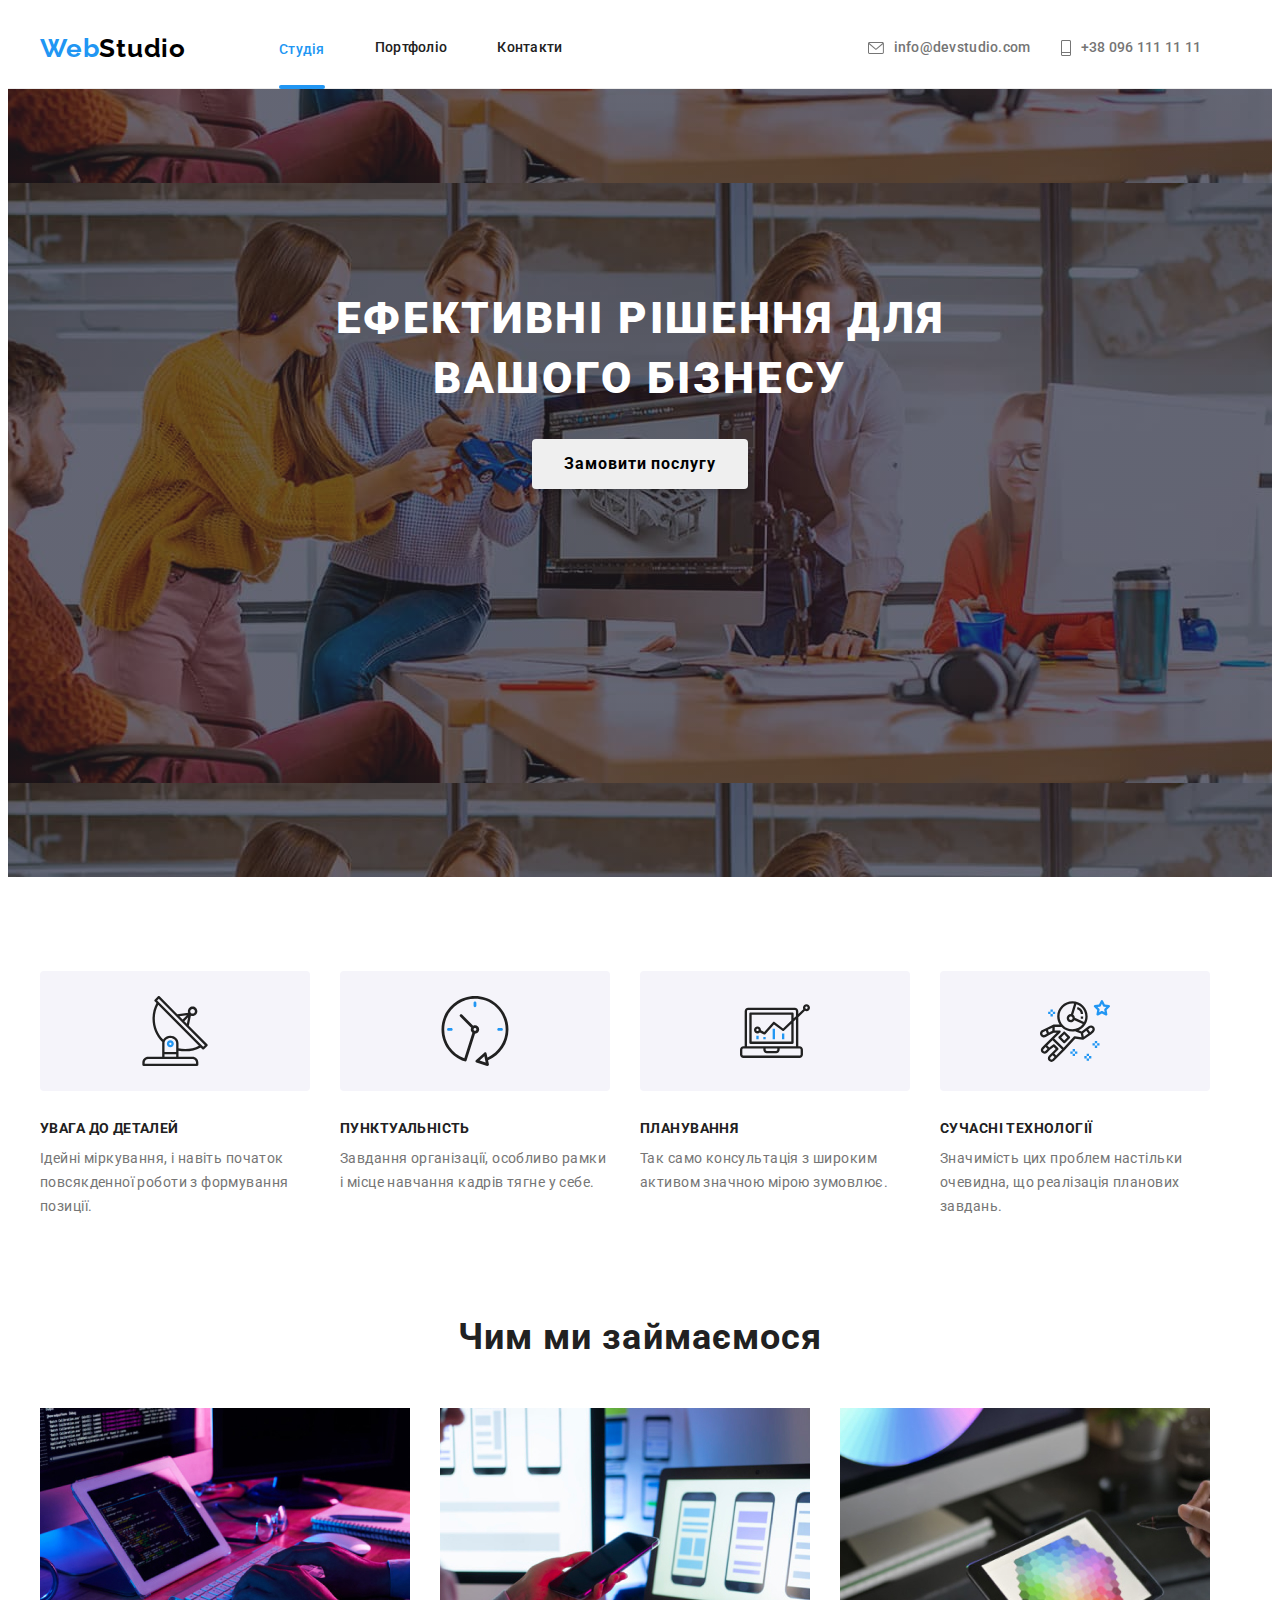
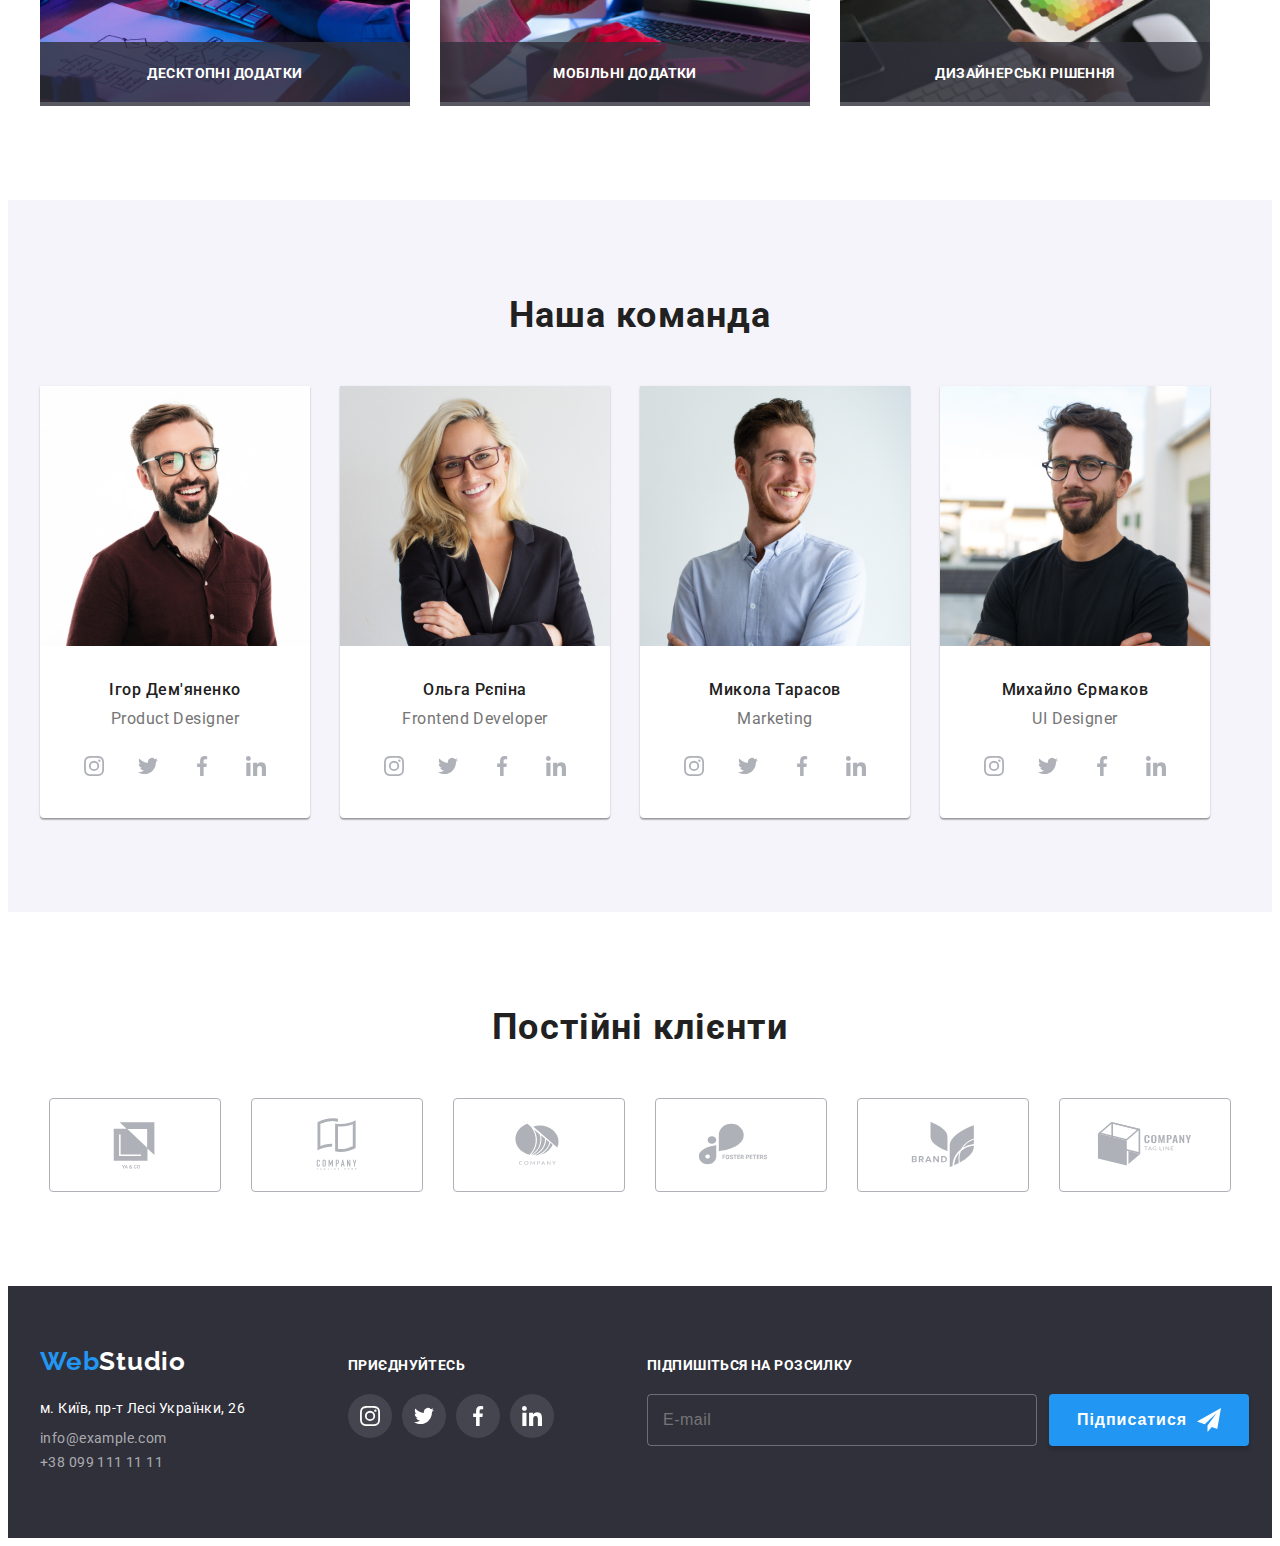
==== commit 246cb7e9: "end" ====
--- a/index.html
+++ b/index.html
@@ -14,7 +14,7 @@
     integrity="sha512-wpPYUAdjBVSE4KJnH1VR1HeZfpl1ub8YT/NKx4PuQ5NmX2tKuGu6U/JRp5y+Y8XG2tV+wKQpNHVUX03MfMFn9Q=="
     crossorigin="anonymous" referrerpolicy="no-referrer" />
     <link rel="stylesheet" href="./css/main.min.css">  
-    <link rel="stylesheet" href="./css/styles.css" />
+    <!-- <link rel="stylesheet" href="./css/styles.css" /> -->
       
 </head>
 
--- a/css/main.min.css
+++ b/css/main.min.css
@@ -1 +1 @@
-:root{--main-font: "Roboto", sans-serif;--secondary-font: "Raleway", sans-serif;--main-txt-cl: #212121;--secondary-txt-cl: #757575;--logo-blue-txt-cl: #2196F3;--logo-black-txt-cl: #000000;--logo-white-txt-cl: #FFFFFF;--white-txt-cl: #FFFFFF;--dark-bg-cl: #2F303A;--light-bg-cl: #F5F4FA;--overlay-bg-cl: #C4C4C4;--blue-bg-cl: #2196F3;--white-bg-cl: #FFFFFF;--button-text-color: #000000;--focus-color: #ffffff;--border-form: #D9D9D9;--border-color: #ECECEC;--border-social-color: #AFB1B8;--border-cards-color: #EEEEEE;--social-icon-color: #AFB1B8;--akcent-color: #2196F3;--animation: 250ms cubic-bezier(0.4, 0, 0.2, 1)}.visuaaly-hidden{position:absolute;white-space:nowrap;width:1px;height:1px;overflow:hidden;border:0;padding:0;clip:rect(0 0 0 0);-webkit-clip-path:inset(50%);clip-path:inset(50%);margin:-1px}.container{width:1200px;padding-left:15px;padding-right:15px;margin:0 auto}body{font-family:var(--main-font);color:var(--main-txt-cl)}.footer__link,.header__link,.link,.portfolio__link--cards{text-decoration:none;color:currentColor}.list{list-style:none;padding:0;margin:0}h1,h2,h3,h4,h5,h6,p{margin:0}.btn{font-family:inherit;font-weight:700;font-size:16px;line-height:1.88;letter-spacing:.06em;max-width:250px;min-width:200px;max-height:50px;padding-top:10px;padding-right:32px;padding-bottom:10px;padding-left:32px;color:--white-txt-cl;background:--blue-bg-cl;-webkit-box-shadow:0px 4px 4px rgba(0,0,0,.15);box-shadow:0px 4px 4px rgba(0,0,0,.15);border-radius:4px;border:rgba(0,0,0,0);-webkit-transition:color --animation background-color --animation;transition:color --animation background-color --animation}.btn:hover,.btn:focus{cursor:pointer;color:--button-text-color;background-color:--focus-color}.btn.hero__btn{display:-webkit-box;display:-ms-flexbox;display:flex;margin:0 auto;margin-bottom:106px}.backdrop{position:fixed;top:0;left:0;z-index:1000;width:100%;height:100%;background-color:rgba(0,0,0,.2);-webkit-transition:opacity 250ms ease-out,visibility 600ms ease-out;transition:opacity 250ms ease-out,visibility 600ms ease-out}.backdrop.is-hidden{opacity:0;visibility:hidden;pointer-events:none}.backdrop.is-hidden.modal{opacity:0}.modal{position:absolute;top:50%;left:50%;width:528px;min-height:581px;background-color:#fff;border-radius:4px;position:relative;-webkit-transform:translate(-50%, -50%) scale(1);transform:translate(-50%, -50%) scale(1);opacity:1;-webkit-transition:opacity 400ms ease-in-out 200ms,-webkit-transform 250ms ease-in-out 200ms;transition:opacity 400ms ease-in-out 200ms,-webkit-transform 250ms ease-in-out 200ms;transition:transform 250ms ease-in-out 200ms,opacity 400ms ease-in-out 200ms;transition:transform 250ms ease-in-out 200ms,opacity 400ms ease-in-out 200ms,-webkit-transform 250ms ease-in-out 200ms;padding-top:40px;padding-right:41px;padding-bottom:40px;padding-left:39px}.modal__btn{position:absolute;width:30px;height:30px;padding:0;display:-webkit-box;display:-ms-flexbox;display:flex;-webkit-box-align:center;-ms-flex-align:center;align-items:center;-webkit-box-pack:center;-ms-flex-pack:center;justify-content:center;top:8px;right:8px;border-radius:50%;border:1px solid rgba(0,0,0,.1);background-color:rgba(0,0,0,0);cursor:pointer}.modal__btn--icon{width:11px;height:11px;-webkit-transition-duration:250ms;transition-duration:250ms;-webkit-transition-timing-function:cubic-bezier(0.4, 0, 0.2, 1);transition-timing-function:cubic-bezier(0.4, 0, 0.2, 1);-webkit-transition-delay:0s;transition-delay:0s}.modal__btn--icon:hover,.modal__btn--icon:focus{fill:--akcent-color}.register__form{text-align:center}.register__title{display:block;margin-bottom:12px;font-weight:700;font-size:20px;line-height:1.15;text-align:center;letter-spacing:.03em;color:--main-txt-cl}.register__group{margin-bottom:20px}.register__lable{display:block;text-align:left;margin-bottom:5px;font-weight:400;font-size:12px;line-height:1.17;letter-spacing:.01em;color:--secondary-txt-cl;padding-left:1px}.register__wrap{display:block;position:relative;margin-bottom:10px}.register__field{position:relative}.register__icon{position:absolute;top:29px;top:50%;-webkit-transform:translateY(-50%);transform:translateY(-50%);left:12px;-webkit-transition-duration:250ms;transition-duration:250ms;-webkit-transition-timing-function:cubic-bezier(0.4, 0, 0.2, 1);transition-timing-function:cubic-bezier(0.4, 0, 0.2, 1);-webkit-transition-delay:0s;transition-delay:0s}.register__wrap:last-child{margin-bottom:0}.register__input,.register__message{border:solid 1px --border-form;border-radius:5px;width:100%;outline:rgba(0,0,0,0);padding:10px;padding-left:50px;-webkit-transition-duration:250ms;transition-duration:250ms;-webkit-transition-timing-function:cubic-bezier(0.4, 0, 0.2, 1);transition-timing-function:cubic-bezier(0.4, 0, 0.2, 1);-webkit-transition-delay:0s;transition-delay:0s}.register__message{resize:none;height:120px;padding:10px}.register__input:focus,.register__message:focus{border:solid 1px --akcent-color}.register__input:focus-within+.register__icon{fill:--akcent-color}textarea::-webkit-input-placeholder{font-style:normal;font-weight:400;font-size:12px;line-height:1.17;letter-spacing:.01em;color:rgba(117,117,117,.5)}textarea::-moz-placeholder{font-style:normal;font-weight:400;font-size:12px;line-height:1.17;letter-spacing:.01em;color:rgba(117,117,117,.5)}textarea:-ms-input-placeholder{font-style:normal;font-weight:400;font-size:12px;line-height:1.17;letter-spacing:.01em;color:rgba(117,117,117,.5)}textarea::-ms-input-placeholder{font-style:normal;font-weight:400;font-size:12px;line-height:1.17;letter-spacing:.01em;color:rgba(117,117,117,.5)}textarea::placeholder{font-style:normal;font-weight:400;font-size:12px;line-height:1.17;letter-spacing:.01em;color:rgba(117,117,117,.5)}.register__agreement{display:-webkit-box;display:-ms-flexbox;display:flex;-webkit-box-align:center;-ms-flex-align:center;align-items:center;-webkit-box-pack:center;-ms-flex-pack:center;justify-content:center;gap:9px;margin-bottom:30px}.register__agreement--text{font-style:normal;font-weight:400;font-size:14px;line-height:1.71;letter-spacing:.03em;color:--secondary-txt-cl}.register__icon--uncheck{-webkit-transition:opacity 250ms ease-in-out;transition:opacity 250ms ease-in-out}.register__icon--check{opacity:0;-webkit-transition:opacity 250ms ease-in-out;transition:opacity 250ms ease-in-out}.register__checkbox:checked+.register__icon--agreement .register__icon--uncheck{opacity:0}.register__checkbox:checked+.register__icon--agreement .register__icon--check{opacity:1}.register__agreement--link{text-decoration:underline;color:--akcent-color;text-underline-position:under}.register__btn{display:inline-block;-webkit-box-align:center;-ms-flex-align:center;align-items:center;padding:10px 55px;font-family:inherit;font-weight:700;font-size:16px;line-height:1.875;letter-spacing:.06em;color:--white-txt-cl;cursor:pointer;background-color:--akcent-color;-webkit-box-shadow:0px 4px 4px rgba(0,0,0,.15);box-shadow:0px 4px 4px rgba(0,0,0,.15);border-radius:4px;border-color:rgba(0,0,0,0)}.header__border{border-bottom:1px solid var(--border-color)}.header__container{display:-webkit-box;display:-ms-flexbox;display:flex}.link{display:-webkit-box;display:-ms-flexbox;display:flex}.header__logo{margin-right:93px;-webkit-box-align:center;-ms-flex-align:center;align-items:center}.nav__list{display:-webkit-box;display:-ms-flexbox;display:flex;-webkit-box-align:center;-ms-flex-align:center;align-items:center}.nav__item{padding-top:32px;padding-bottom:32px;margin-right:50px}.nav__item{position:relative;-webkit-transition:color var(--animation);transition:color var(--animation)}.nav__item--contacts{margin-right:0}.header__contacts{margin-left:305px;display:-webkit-box;display:-ms-flexbox;display:flex;-webkit-box-align:center;-ms-flex-align:center;align-items:center;font-weight:500;font-size:14px;color:var(--secondary-txt-cl)}.header__icons{display:-webkit-box;display:-ms-flexbox;display:flex;-webkit-box-pack:center;-ms-flex-pack:center;justify-content:center;-webkit-box-align:center;-ms-flex-align:center;align-items:center;margin-right:10px;fill:currentColor}.header__link{-webkit-box-align:center;-ms-flex-align:center;align-items:center;padding-top:32px;padding-bottom:32px;margin-right:30px;position:relative;-webkit-transition:color var(--animation);transition:color var(--animation)}.header__tel{padding-top:32px;padding-bottom:32px;position:relative;-webkit-transition:color var(--animation);transition:color var(--animation)}.header__logo{font-family:var(--secondary-font);color:var(--logo-blue-txt-cl);font-weight:700;font-size:26px;line-height:1.19;letter-spacing:.03em}.logo-accent{color:var(--logo-black-txt-cl)}.nav__item{font-weight:500;font-size:14px;line-height:1.14;letter-spacing:.02em;color:var(--main-txt-cl)}.nav__item--studio{font-weight:500;font-size:14px;line-height:1.14;letter-spacing:.02em;color:var(--logo-blue-txt-cl);text-decoration:none}.nav__item--studio{position:relative;color:var(--logo-blue-txt-cl)}.nav__item--studio::after{position:absolute;bottom:0;left:0;content:"";width:100%;height:4px;border-radius:2px;background-color:var(--logo-blue-txt-cl)}.nav__item:hover,.nav__item:focus{color:var(--logo-blue-txt-cl)}.header__link,.header__tel{font-weight:500;font-size:14px;line-height:1.14;letter-spacing:.02em;color:var(--secondary-txt-cl)}.header__link:hover,.header__link:focus{color:var(--logo-blue-txt-cl)}.header__tel{font-weight:500;font-size:14px;line-height:1.14;letter-spacing:.02em;color:var(--secondary-txt-cl)}.header__tel:hover,.header__tel:focus{color:var(--logo-blue-txt-cl)}.overlay{max-width:1600px;height:600px;margin-right:auto;margin-left:auto;background-image:-webkit-gradient(linear, left top, right top, from(rgba(47, 48, 58, 0.4)), to(rgba(47, 48, 58, 0.4))),url(../images/studio/imghero.jpg);background-image:linear-gradient(to right, rgba(47, 48, 58, 0.4), rgba(47, 48, 58, 0.4)),url(../images/studio/imghero.jpg);background-position:center;background-color:var(--overlay-bg-cl)}.hero{padding-top:94px;padding-bottom:94px;margin-left:auto;margin-right:auto;background-color:var(--dark-bg-cl)}.hero__text{margin-top:106px;margin-bottom:30px;font-weight:900;font-size:44px;line-height:1.36;text-align:center;letter-spacing:.06em;text-transform:uppercase;color:var(--white-txt-cl)}.register__input,.register__message{border:solid 1px var(--border-form);border-radius:5px;width:100%;outline:rgba(0,0,0,0);padding:10px;padding-left:50px;-webkit-transition-duration:250ms;transition-duration:250ms;-webkit-transition-timing-function:cubic-bezier(0.4, 0, 0.2, 1);transition-timing-function:cubic-bezier(0.4, 0, 0.2, 1);-webkit-transition-delay:0s;transition-delay:0s}.register__message{resize:none;height:120px;padding:10px}.register__input:focus,.register__message:focus{border:solid 1px var(--akcent-color)}.register__input:focus-within+.register__icon{fill:var(--akcent-color)}textarea::-webkit-input-placeholder{font-style:normal;font-weight:400;font-size:12px;line-height:1.17;letter-spacing:.01em;color:rgba(117,117,117,.5)}textarea::-moz-placeholder{font-style:normal;font-weight:400;font-size:12px;line-height:1.17;letter-spacing:.01em;color:rgba(117,117,117,.5)}textarea:-ms-input-placeholder{font-style:normal;font-weight:400;font-size:12px;line-height:1.17;letter-spacing:.01em;color:rgba(117,117,117,.5)}textarea::-ms-input-placeholder{font-style:normal;font-weight:400;font-size:12px;line-height:1.17;letter-spacing:.01em;color:rgba(117,117,117,.5)}textarea::placeholder{font-style:normal;font-weight:400;font-size:12px;line-height:1.17;letter-spacing:.01em;color:rgba(117,117,117,.5)}.register__agreement{display:-webkit-box;display:-ms-flexbox;display:flex;-webkit-box-align:center;-ms-flex-align:center;align-items:center;-webkit-box-pack:center;-ms-flex-pack:center;justify-content:center;gap:9px;margin-bottom:30px}.register__agreement--text{font-style:normal;font-weight:400;font-size:14px;line-height:1.71;letter-spacing:.03em;color:var(--secondary-txt-cl)}.register__icon--uncheck{-webkit-transition:opacity 250ms ease-in-out;transition:opacity 250ms ease-in-out}.register__icon--check{opacity:0;-webkit-transition:opacity 250ms ease-in-out;transition:opacity 250ms ease-in-out}.register__checkbox:checked+.register__icon--agreement .register__icon--uncheck{opacity:0}.register__checkbox:checked+.register__icon--agreement .register__icon--check{opacity:1}.register__agreement--link{text-decoration:underline;color:var(--akcent-color);text-underline-position:under}.register__btn{display:inline-block;-webkit-box-align:center;-ms-flex-align:center;align-items:center;padding:10px 55px;font-family:inherit;font-weight:700;font-size:16px;line-height:1.875;letter-spacing:.06em;color:var(--white-txt-cl);cursor:pointer;background-color:var(--akcent-color);-webkit-box-shadow:0px 4px 4px rgba(0,0,0,.15);box-shadow:0px 4px 4px rgba(0,0,0,.15);border-radius:4px;border-color:rgba(0,0,0,0)}.advantage{padding-top:94px;padding-bottom:94px}.advantage__icon{display:-webkit-box;display:-ms-flexbox;display:flex;-webkit-box-pack:center;-ms-flex-pack:center;justify-content:center;-webkit-box-align:center;-ms-flex-align:center;align-items:center;width:270px;height:120px;background-color:var(--light-bg-cl);border-radius:4px;margin-bottom:30px}.advantage__list{display:-webkit-box;display:-ms-flexbox;display:flex;gap:30px}.advantage__list:last-child{margin-right:0}.advantage__title{margin-bottom:10px;width:270px;height:16px;font-weight:700;font-size:14px;line-height:1.14;letter-spacing:.03em;text-transform:uppercase;color:var(--main-txt-cl)}.advantage__text{width:270px;height:75px;font-weight:400;font-size:14px;line-height:1.71;letter-spacing:.03em;color:var(--secondary-txt-cl)}/*# sourceMappingURL=main.min.css.map */+:root{--main-font: "Roboto", sans-serif;--secondary-font: "Raleway", sans-serif;--main-txt-cl: #212121;--secondary-txt-cl: #757575;--logo-blue-txt-cl: #2196F3;--logo-black-txt-cl: #000000;--logo-white-txt-cl: #FFFFFF;--white-txt-cl: #FFFFFF;--dark-bg-cl: #2F303A;--light-bg-cl: #F5F4FA;--overlay-bg-cl: #C4C4C4;--blue-bg-cl: #2196F3;--white-bg-cl: #FFFFFF;--button-text-color: #000000;--focus-color: #ffffff;--border-form: #D9D9D9;--border-color: #ECECEC;--border-social-color: #AFB1B8;--border-cards-color: #EEEEEE;--social-icon-color: #AFB1B8;--akcent-color: #2196F3;--animation: 250ms cubic-bezier(0.4, 0, 0.2, 1)}.visuaaly-hidden{position:absolute;white-space:nowrap;width:1px;height:1px;overflow:hidden;border:0;padding:0;clip:rect(0 0 0 0);-webkit-clip-path:inset(50%);clip-path:inset(50%);margin:-1px}.container{width:1200px;padding-left:15px;padding-right:15px;margin:0 auto}body{font-family:var(--main-font);color:var(--main-txt-cl)}.footer__link,.header__link,.link,.portfolio__link--cards{text-decoration:none;color:currentColor}.list{list-style:none;padding:0;margin:0}h1,h2,h3,h4,h5,h6,p{margin:0}.btn{font-family:inherit;font-weight:700;font-size:16px;line-height:1.88;letter-spacing:.06em;max-width:250px;min-width:200px;max-height:50px;padding-top:10px;padding-right:32px;padding-bottom:10px;padding-left:32px;color:--white-txt-cl;background:--blue-bg-cl;-webkit-box-shadow:0px 4px 4px rgba(0,0,0,.15);box-shadow:0px 4px 4px rgba(0,0,0,.15);border-radius:4px;border:rgba(0,0,0,0);-webkit-transition:color --animation background-color --animation;transition:color --animation background-color --animation}.btn:hover,.btn:focus{cursor:pointer;color:--button-text-color;background-color:--focus-color}.hero__btn{display:-webkit-box;display:-ms-flexbox;display:flex;margin:0 auto;margin-bottom:106px}.backdrop{position:fixed;top:0;left:0;z-index:1000;width:100%;height:100%;background-color:rgba(0,0,0,.2);-webkit-transition:opacity 250ms ease-out,visibility 600ms ease-out;transition:opacity 250ms ease-out,visibility 600ms ease-out}.backdrop.is-hidden{opacity:0;visibility:hidden;pointer-events:none}.backdrop.is-hidden.modal{opacity:0}.modal{position:absolute;top:50%;left:50%;width:528px;min-height:581px;background-color:#fff;border-radius:4px;position:relative;-webkit-transform:translate(-50%, -50%) scale(1);transform:translate(-50%, -50%) scale(1);opacity:1;-webkit-transition:opacity 400ms ease-in-out 200ms,-webkit-transform 250ms ease-in-out 200ms;transition:opacity 400ms ease-in-out 200ms,-webkit-transform 250ms ease-in-out 200ms;transition:transform 250ms ease-in-out 200ms,opacity 400ms ease-in-out 200ms;transition:transform 250ms ease-in-out 200ms,opacity 400ms ease-in-out 200ms,-webkit-transform 250ms ease-in-out 200ms;padding-top:40px;padding-right:41px;padding-bottom:40px;padding-left:39px}.modal__btn{position:absolute;width:30px;height:30px;padding:0;display:-webkit-box;display:-ms-flexbox;display:flex;-webkit-box-align:center;-ms-flex-align:center;align-items:center;-webkit-box-pack:center;-ms-flex-pack:center;justify-content:center;top:8px;right:8px;border-radius:50%;border:1px solid rgba(0,0,0,.1);background-color:rgba(0,0,0,0);cursor:pointer}.modal__btn--icon{width:11px;height:11px;-webkit-transition-duration:250ms;transition-duration:250ms;-webkit-transition-timing-function:cubic-bezier(0.4, 0, 0.2, 1);transition-timing-function:cubic-bezier(0.4, 0, 0.2, 1);-webkit-transition-delay:0s;transition-delay:0s}.modal__btn--icon:hover,.modal__btn--icon:focus{fill:--akcent-color}.register__form{text-align:center}.register__title{display:block;margin-bottom:12px;font-weight:700;font-size:20px;line-height:1.15;text-align:center;letter-spacing:.03em;color:--main-txt-cl}.register__group{margin-bottom:20px}.register__lable{display:block;text-align:left;margin-bottom:5px;font-weight:400;font-size:12px;line-height:1.17;letter-spacing:.01em;color:--secondary-txt-cl;padding-left:1px}.register__wrap{display:block;position:relative;margin-bottom:10px}.register__field{position:relative}.register__icon{position:absolute;top:29px;top:50%;-webkit-transform:translateY(-50%);transform:translateY(-50%);left:12px;-webkit-transition-duration:250ms;transition-duration:250ms;-webkit-transition-timing-function:cubic-bezier(0.4, 0, 0.2, 1);transition-timing-function:cubic-bezier(0.4, 0, 0.2, 1);-webkit-transition-delay:0s;transition-delay:0s}.register__wrap:last-child{margin-bottom:0}.register__input,.register__message{border:solid 1px --border-form;border-radius:5px;width:100%;outline:rgba(0,0,0,0);padding:10px;padding-left:50px;-webkit-transition-duration:250ms;transition-duration:250ms;-webkit-transition-timing-function:cubic-bezier(0.4, 0, 0.2, 1);transition-timing-function:cubic-bezier(0.4, 0, 0.2, 1);-webkit-transition-delay:0s;transition-delay:0s}.register__message{resize:none;height:120px;padding:10px}.register__input:focus,.register__message:focus{border:solid 1px --akcent-color}.register__input:focus-within+.register__icon{fill:--akcent-color}textarea::-webkit-input-placeholder{font-style:normal;font-weight:400;font-size:12px;line-height:1.17;letter-spacing:.01em;color:rgba(117,117,117,.5)}textarea::-moz-placeholder{font-style:normal;font-weight:400;font-size:12px;line-height:1.17;letter-spacing:.01em;color:rgba(117,117,117,.5)}textarea:-ms-input-placeholder{font-style:normal;font-weight:400;font-size:12px;line-height:1.17;letter-spacing:.01em;color:rgba(117,117,117,.5)}textarea::-ms-input-placeholder{font-style:normal;font-weight:400;font-size:12px;line-height:1.17;letter-spacing:.01em;color:rgba(117,117,117,.5)}textarea::placeholder{font-style:normal;font-weight:400;font-size:12px;line-height:1.17;letter-spacing:.01em;color:rgba(117,117,117,.5)}.register__agreement{display:-webkit-box;display:-ms-flexbox;display:flex;-webkit-box-align:center;-ms-flex-align:center;align-items:center;-webkit-box-pack:center;-ms-flex-pack:center;justify-content:center;gap:9px;margin-bottom:30px}.register__agreement--text{font-style:normal;font-weight:400;font-size:14px;line-height:1.71;letter-spacing:.03em;color:--secondary-txt-cl}.register__icon--uncheck{-webkit-transition:opacity 250ms ease-in-out;transition:opacity 250ms ease-in-out}.register__icon--check{opacity:0;-webkit-transition:opacity 250ms ease-in-out;transition:opacity 250ms ease-in-out}.register__checkbox:checked+.register__icon--agreement .register__icon--uncheck{opacity:0}.register__checkbox:checked+.register__icon--agreement .register__icon--check{opacity:1}.register__agreement--link{text-decoration:underline;color:--akcent-color;text-underline-position:under}.register__btn{display:inline-block;-webkit-box-align:center;-ms-flex-align:center;align-items:center;padding:10px 55px;font-family:inherit;font-weight:700;font-size:16px;line-height:1.875;letter-spacing:.06em;color:--white-txt-cl;cursor:pointer;background-color:--akcent-color;-webkit-box-shadow:0px 4px 4px rgba(0,0,0,.15);box-shadow:0px 4px 4px rgba(0,0,0,.15);border-radius:4px;border-color:rgba(0,0,0,0)}.container{width:1200px;padding-left:15px;padding-right:15px;margin-left:auto;margin-right:auto}.logo-accent{color:--logo-black-txt-cl}.benefits__text{margin-bottom:50px;font-weight:700;font-size:36px;line-height:1.17;text-align:center;letter-spacing:.03em;color:--main-txt-cl}.header__border{border-bottom:1px solid var(--border-color)}.header__container{display:-webkit-box;display:-ms-flexbox;display:flex}.link{display:-webkit-box;display:-ms-flexbox;display:flex}.header__logo{margin-right:93px;-webkit-box-align:center;-ms-flex-align:center;align-items:center}.nav__list{display:-webkit-box;display:-ms-flexbox;display:flex;-webkit-box-align:center;-ms-flex-align:center;align-items:center}.nav__item{padding-top:32px;padding-bottom:32px;margin-right:50px}.nav__item{position:relative;-webkit-transition:color var(--animation);transition:color var(--animation)}.nav__item--contacts{margin-right:0}.header__contacts{margin-left:305px;display:-webkit-box;display:-ms-flexbox;display:flex;-webkit-box-align:center;-ms-flex-align:center;align-items:center;font-weight:500;font-size:14px;color:var(--secondary-txt-cl)}.header__icons{display:-webkit-box;display:-ms-flexbox;display:flex;-webkit-box-pack:center;-ms-flex-pack:center;justify-content:center;-webkit-box-align:center;-ms-flex-align:center;align-items:center;margin-right:10px;fill:currentColor}.header__link{-webkit-box-align:center;-ms-flex-align:center;align-items:center;padding-top:32px;padding-bottom:32px;margin-right:30px;position:relative;-webkit-transition:color var(--animation);transition:color var(--animation)}.header__tel{padding-top:32px;padding-bottom:32px;position:relative;-webkit-transition:color var(--animation);transition:color var(--animation)}.header__logo{font-family:var(--secondary-font);color:var(--logo-blue-txt-cl);font-weight:700;font-size:26px;line-height:1.19;letter-spacing:.03em}.logo-accent{color:var(--logo-black-txt-cl)}.nav__item{font-weight:500;font-size:14px;line-height:1.14;letter-spacing:.02em;color:var(--main-txt-cl)}.nav__item--studio{font-weight:500;font-size:14px;line-height:1.14;letter-spacing:.02em;color:var(--logo-blue-txt-cl);text-decoration:none}.nav__item--studio{position:relative;color:var(--logo-blue-txt-cl)}.nav__item--studio::after{position:absolute;bottom:0;left:0;content:"";width:100%;height:4px;border-radius:2px;background-color:var(--logo-blue-txt-cl)}.nav__item:hover,.nav__item:focus{color:var(--logo-blue-txt-cl)}.header__link,.header__tel{font-weight:500;font-size:14px;line-height:1.14;letter-spacing:.02em;color:var(--secondary-txt-cl)}.header__link:hover,.header__link:focus{color:var(--logo-blue-txt-cl)}.header__tel{font-weight:500;font-size:14px;line-height:1.14;letter-spacing:.02em;color:var(--secondary-txt-cl)}.header__tel:hover,.header__tel:focus{color:var(--logo-blue-txt-cl)}.overlay{max-width:1600px;height:600px;margin-right:auto;margin-left:auto;background-image:-webkit-gradient(linear, left top, right top, from(rgba(47, 48, 58, 0.4)), to(rgba(47, 48, 58, 0.4))),url(../images/studio/imghero.jpg);background-image:linear-gradient(to right, rgba(47, 48, 58, 0.4), rgba(47, 48, 58, 0.4)),url(../images/studio/imghero.jpg);background-position:center;background-color:var(--overlay-bg-cl)}.hero{padding-top:94px;padding-bottom:94px;margin-left:auto;margin-right:auto;background-color:var(--dark-bg-cl)}.hero__text{margin-top:106px;margin-bottom:30px;font-weight:900;font-size:44px;line-height:1.36;text-align:center;letter-spacing:.06em;text-transform:uppercase;color:var(--white-txt-cl)}.register__input,.register__message{border:solid 1px var(--border-form);border-radius:5px;width:100%;outline:rgba(0,0,0,0);padding:10px;padding-left:50px;-webkit-transition-duration:250ms;transition-duration:250ms;-webkit-transition-timing-function:cubic-bezier(0.4, 0, 0.2, 1);transition-timing-function:cubic-bezier(0.4, 0, 0.2, 1);-webkit-transition-delay:0s;transition-delay:0s}.register__message{resize:none;height:120px;padding:10px}.register__input:focus,.register__message:focus{border:solid 1px var(--akcent-color)}.register__input:focus-within+.register__icon{fill:var(--akcent-color)}textarea::-webkit-input-placeholder{font-style:normal;font-weight:400;font-size:12px;line-height:1.17;letter-spacing:.01em;color:rgba(117,117,117,.5)}textarea::-moz-placeholder{font-style:normal;font-weight:400;font-size:12px;line-height:1.17;letter-spacing:.01em;color:rgba(117,117,117,.5)}textarea:-ms-input-placeholder{font-style:normal;font-weight:400;font-size:12px;line-height:1.17;letter-spacing:.01em;color:rgba(117,117,117,.5)}textarea::-ms-input-placeholder{font-style:normal;font-weight:400;font-size:12px;line-height:1.17;letter-spacing:.01em;color:rgba(117,117,117,.5)}textarea::placeholder{font-style:normal;font-weight:400;font-size:12px;line-height:1.17;letter-spacing:.01em;color:rgba(117,117,117,.5)}.register__agreement{display:-webkit-box;display:-ms-flexbox;display:flex;-webkit-box-align:center;-ms-flex-align:center;align-items:center;-webkit-box-pack:center;-ms-flex-pack:center;justify-content:center;gap:9px;margin-bottom:30px}.register__agreement--text{font-style:normal;font-weight:400;font-size:14px;line-height:1.71;letter-spacing:.03em;color:var(--secondary-txt-cl)}.register__icon--uncheck{-webkit-transition:opacity 250ms ease-in-out;transition:opacity 250ms ease-in-out}.register__icon--check{opacity:0;-webkit-transition:opacity 250ms ease-in-out;transition:opacity 250ms ease-in-out}.register__checkbox:checked+.register__icon--agreement .register__icon--uncheck{opacity:0}.register__checkbox:checked+.register__icon--agreement .register__icon--check{opacity:1}.register__agreement--link{text-decoration:underline;color:var(--akcent-color);text-underline-position:under}.register__btn{display:inline-block;-webkit-box-align:center;-ms-flex-align:center;align-items:center;padding:10px 55px;font-family:inherit;font-weight:700;font-size:16px;line-height:1.875;letter-spacing:.06em;color:var(--white-txt-cl);cursor:pointer;background-color:var(--akcent-color);-webkit-box-shadow:0px 4px 4px rgba(0,0,0,.15);box-shadow:0px 4px 4px rgba(0,0,0,.15);border-radius:4px;border-color:rgba(0,0,0,0)}.advantage{padding-top:94px;padding-bottom:94px}.advantage__icon{display:-webkit-box;display:-ms-flexbox;display:flex;-webkit-box-pack:center;-ms-flex-pack:center;justify-content:center;-webkit-box-align:center;-ms-flex-align:center;align-items:center;width:270px;height:120px;background-color:var(--light-bg-cl);border-radius:4px;margin-bottom:30px}.advantage__list{display:-webkit-box;display:-ms-flexbox;display:flex;gap:30px}.advantage__list:last-child{margin-right:0}.advantage__title{margin-bottom:10px;width:270px;height:16px;font-weight:700;font-size:14px;line-height:1.14;letter-spacing:.03em;text-transform:uppercase;color:var(--main-txt-cl)}.advantage__text{width:270px;height:75px;font-weight:400;font-size:14px;line-height:1.71;letter-spacing:.03em;color:var(--secondary-txt-cl)}.team{padding-top:94px;padding-bottom:94px;background-color:var(--light-bg-cl)}.team__name--post{padding-top:30px;padding-bottom:30px}.team__title{margin-bottom:50px;font-weight:700;font-size:36px;line-height:1.17;text-align:center;letter-spacing:.03em;color:var(--main-txt-cl)}.team__list{width:270px;display:-webkit-box;display:-ms-flexbox;display:flex;gap:30px}.team__items{-webkit-box-shadow:0px 1px 3px rgba(0,0,0,.12),0px 1px 1px rgba(0,0,0,.14),0px 2px 1px rgba(0,0,0,.2);box-shadow:0px 1px 3px rgba(0,0,0,.12),0px 1px 1px rgba(0,0,0,.14),0px 2px 1px rgba(0,0,0,.2);border-radius:0px 0px 4px 4px;background:var(--white-bg-cl)}.team__name{margin-bottom:10px;font-weight:500;font-size:16px;line-height:1.19;text-align:center;letter-spacing:.03em;color:var(--main-txt-cl)}.team__post{font-weight:400;font-size:16px;line-height:1.19;text-align:center;letter-spacing:.03em;color:var(--secondary-txt-cl);margin-bottom:16px}.team__list{-webkit-box-align:center;-ms-flex-align:center;align-items:center}.social__link{-webkit-box-align:center;-ms-flex-align:center;align-items:center;-webkit-box-pack:center;-ms-flex-pack:center;justify-content:center;display:-webkit-box;display:-ms-flexbox;display:flex;width:44px;height:44px;background-color:var(--white-bg-cl);border-radius:50%;-webkit-transition:color var(--animation),background-color var(--animation);transition:color var(--animation),background-color var(--animation)}.social__list{gap:10px;display:-webkit-box;display:-ms-flexbox;display:flex;-webkit-box-align:center;-ms-flex-align:center;align-items:center;-webkit-box-pack:center;-ms-flex-pack:center;justify-content:center;padding-right:32px;padding-left:32px;list-style:none}.social__icon{fill:var(--social-icon-color)}.social__link:hover,.social__link:focus{background-color:var(--blue-bg-cl);outline:none}.social__link:hover .social__icon{fill:var(--white-txt-cl)}.social__link:focus .social__icon{fill:var(--white-txt-cl)}.benefits{padding-bottom:94px}.benefits__list{display:-webkit-box;display:-ms-flexbox;display:flex;gap:30px}.benefits__text{margin-bottom:50px;font-weight:700;font-size:36px;line-height:1.17;text-align:center;letter-spacing:.03em;color:var(--main-txt-cl)}.benefits__list{display:-webkit-box;display:-ms-flexbox;display:flex;gap:30px}.benefits__foto{position:relative}.benefits__action{position:absolute;width:100%;bottom:0;padding-top:24px;padding-bottom:24px;overflow:hidden;opacity:1;background:rgba(47,48,58,.8);-webkit-transition:opacity var(--animation);transition:opacity var(--animation)}.benefits__text--action{font-family:"Roboto";font-style:normal;font-weight:700;font-size:14px;line-height:1.14;text-align:center;letter-spacing:.03em;text-transform:uppercase;color:var(--white-txt-cl)}.clients{padding-top:94px;padding-bottom:94px}.clients__list{display:-webkit-box;display:-ms-flexbox;display:flex;list-style:none;-webkit-box-align:center;-ms-flex-align:center;align-items:center;-webkit-box-pack:center;-ms-flex-pack:center;justify-content:center;gap:30px;margin:0;padding:0;-webkit-transition:color var(--animation),border-color var(--animation);transition:color var(--animation),border-color var(--animation)}.clients__icon{display:-webkit-box;display:-ms-flexbox;display:flex;-webkit-box-align:center;-ms-flex-align:center;align-items:center;-webkit-box-pack:center;-ms-flex-pack:center;justify-content:center;width:170px;height:92px;background-color:var(--white-bg-cl);border:1px solid var(--border-social-color);border-radius:4px;fill:var(--social-icon-color);-webkit-transition:color var(--animation),border-color var(--animation);transition:color var(--animation),border-color var(--animation)}.clients__icon:hover,.clients__icon:focus{fill:var(--akcent-color);border-color:var(--akcent-color);border:1px solid var(--akcent-color);outline:none}.clients__title{font-family:"Roboto";font-style:normal;font-weight:700;font-size:36px;line-height:1.17;text-align:center;letter-spacing:.03em;color:var(--main-txt-cl);margin-bottom:50px}.footer{padding-top:60px;padding-bottom:60px;background-color:var(--dark-bg-cl)}.footer .container{display:-webkit-box;display:-ms-flexbox;display:flex;-webkit-box-align:baseline;-ms-flex-align:baseline;align-items:baseline}.footer__logo{width:145px;height:31px;margin-bottom:20px}.footer__accent{color:var(--logo-white-txt-cl)}.footer__list{width:231px;height:81px}.footer__text{margin-bottom:9px;font-family:"Roboto";font-style:normal;font-weight:400;font-size:14px;line-height:1.71;letter-spacing:.03em;color:var(--logo-white-txt-cl)}.footer__text:hover,.footer__text:focus{color:var(--logo-blue-txt-cl)}.footer__link{margin-bottom:9px;font-family:"Roboto";font-style:normal;font-weight:400;font-size:14px;line-height:1.71;letter-spacing:.03em;color:rgba(255,255,255,.6);-webkit-transition:color var(--animation),background-color var(--animation);transition:color var(--animation),background-color var(--animation)}.footer__link:hover,.footer__link:focus{color:var(--logo-blue-txt-cl)}.footer__tel{font-family:"Roboto";font-style:normal;font-weight:400;font-size:14px;line-height:1.71;letter-spacing:.03em;color:rgba(255,255,255,.6)}.footer__text,.footer__link,.footer__tel{width:231px;height:21px}.footer__tel:hover,.footer__tel:focus{color:var(--logo-blue-txt-cl)}.footer__join{margin-left:70px;margin-right:93px}.footer__social--list{display:-webkit-box;display:-ms-flexbox;display:flex;-webkit-box-align:baseline;-ms-flex-align:baseline;align-items:baseline;-webkit-box-pack:center;-ms-flex-pack:center;justify-content:center;gap:10px;list-style:none;margin:0;padding-left:0}.footer__social--link{display:-webkit-box;display:-ms-flexbox;display:flex;-webkit-box-align:center;-ms-flex-align:center;align-items:center;-webkit-box-pack:center;-ms-flex-pack:center;justify-content:center;width:44px;height:44px;background-color:rgba(255,255,255,.1);border-radius:50%;margin-top:20px;-webkit-transition:color var(--animation),background-color var(--animation);transition:color var(--animation),background-color var(--animation)}.footer__title{display:-webkit-box;display:-ms-flexbox;display:flex;-webkit-box-align:baseline;-ms-flex-align:baseline;align-items:baseline;font-family:"Roboto";font-style:normal;font-weight:700;font-size:14px;line-height:1.14;letter-spacing:.03em;text-transform:uppercase;color:var(--white-txt-cl);padding-left:0}.footer__icon{fill:var(--white-txt-cl)}.footer__social--link:hover,.footer__social--link:focus{fill:var(--akcent-color);border-color:var(--akcent-color);border:1px solid var(--akcent-color);background-color:var(--blue-bg-cl);outline:none}.subsubscription__group{display:-webkit-box;display:-ms-flexbox;display:flex;gap:12px}.subscription__input{display:inline-block;width:358px;background-color:rgba(0,0,0,0);border:1px solid rgba(255,255,255,.3);border-radius:4px;padding:15px;font-style:normal;font-weight:400;font-size:16px;line-height:1.25;-webkit-box-align:center;-ms-flex-align:center;align-items:center;letter-spacing:.03em;color:rgba(255,255,255,.6);-webkit-transition:color var(--animation),border-color var(--animation);transition:color var(--animation),border-color var(--animation)}.subscription__input:hover,.subscription__input:focus{border:1px solid var(--akcent-color);border-color:var(--akcent-color);outline:none}.subscription__btn{display:-webkit-box;display:-ms-flexbox;display:flex;gap:10px;-webkit-box-align:center;-ms-flex-align:center;align-items:center;-webkit-box-pack:center;-ms-flex-pack:center;justify-content:center;background-color:var(--blue-bg-cl);border-radius:4px;border-color:rgba(0,0,0,0);-webkit-box-shadow:0px 4px 4px rgba(0,0,0,.15);box-shadow:0px 4px 4px rgba(0,0,0,.15);font-style:normal;font-weight:700;font-size:16px;line-height:1.875;text-align:center;letter-spacing:.06em;padding-top:10px;padding-right:28px;padding-bottom:10px;padding-left:29px;padding-left:28px;cursor:pointer;color:var(--white-txt-cl);border:none}.subscription__title{margin-bottom:20px;font-weight:700;font-size:14px;line-height:1.14;letter-spacing:.03em;text-transform:uppercase;color:var(--white-txt-cl)}.portfolio__button{padding-top:94px;padding-bottom:94px}.portfolio__list{display:-webkit-box;display:-ms-flexbox;display:flex;-webkit-box-pack:center;-ms-flex-pack:center;justify-content:center;gap:8px;margin-bottom:50px}.portfolio__btn--curent{width:73px;height:38px;padding-top:6px;padding-right:22px;padding-bottom:6px;padding-left:22px}.portfolio__btn--site{max-width:200px;min-width:130px;width:128px;height:38px;padding-top:6px;padding-right:22px;padding-bottom:6px;padding-left:22px}.portfolio__btn--app{width:145px;height:38px;padding-top:6px;padding-right:22px;padding-bottom:6px;padding-left:22px}.portfolio__btn--design{width:103px;height:38px;padding-top:6px;padding-right:22px;padding-bottom:6px;padding-left:22px}.portfolio__btn--marketing{width:130px;height:38px;padding-top:6px;padding-right:22px;padding-bottom:6px;padding-left:22px}.portfolio__btn{font-family:"Roboto";font-style:normal;font-weight:500;font-size:16px;line-height:1.62;text-align:center;letter-spacing:.03em;border:none;border-radius:4px;background:var(--light-bg-cl);-webkit-transition:color var(--animation),background-color var(--animation),-webkit-box-shadow var(--animation);transition:color var(--animation),background-color var(--animation),-webkit-box-shadow var(--animation);transition:color var(--animation),background-color var(--animation),box-shadow var(--animation);transition:color var(--animation),background-color var(--animation),box-shadow var(--animation),-webkit-box-shadow var(--animation)}.portfolio__list,.portfolio__btn{color:var(--main-txt-cl)}.current{font-family:"Roboto";font-style:normal;color:var(--white-txt-cl);background:var(--blue-bg-cl);border-radius:4px;border:none}.portfolio__btn:hover,.portfolio__btn:focus{background:var(--blue-bg-cl);color:var(--white-txt-cl)}.portfolio__title{position:absolute;width:1px;height:1px;margin:-1px;border:0;padding:0;white-space:nowrap;-webkit-clip-path:inset(100%);clip-path:inset(100%);clip:rect(0 0 0 0);overflow:hidden}.portfolio__cards--title{max-width:350px;min-width:340px;width:322px;height:36px;font-weight:700;font-size:18px;line-height:2;letter-spacing:.06em;color:var(--main-txt-cl)}.portfolio__cards--text{width:322px;height:30px;font-weight:400;font-size:16px;line-height:1.88;letter-spacing:.03em;color:var(--secondary-txt-cl)}.portfolio__link--cards:hover,.portfolio__link--cards:focus{color:var(--logo-blue-txt-cl)}.portfolio__cards--list{display:-webkit-box;display:-ms-flexbox;display:flex;-ms-flex-wrap:wrap;flex-wrap:wrap;gap:30px}.portfolio__foto{position:relative;overflow:hidden}.portfolio__overlay{position:absolute;display:block;bottom:0;left:0;width:100%;height:100%;background-color:rgba(33,150,243,.9);-webkit-transform:translateY(100%);transform:translateY(100%);-webkit-transition:-webkit-transform var(--animation);transition:-webkit-transform var(--animation);transition:transform var(--animation);transition:transform var(--animation), -webkit-transform var(--animation)}.portfolio__overlay--text{font-family:var(--main-font);font-style:normal;font-weight:400;font-size:18px;line-height:1.56;padding-top:63px;padding-bottom:63px;padding-left:24px;padding-right:24px;letter-spacing:.03em;color:var(--white-txt-cl)}.portfolio__foto:hover .portfolio__overlay{-webkit-transform:translateY(0);transform:translateY(0);opacity:1}.portfolio__item--cards{-webkit-box-sizing:border-box;box-sizing:border-box;width:370px;background:var(--white-bg-cl);border:1px solid var(--border-cards-color)}.portfolio__cards--name{padding-top:20px;padding-bottom:20px;padding-right:24px;padding-left:24px}.portfolio__item--cards:hover{-webkit-box-shadow:0px 1px 1px rgba(0,0,0,.12),0px 4px 4px rgba(0,0,0,.06),1px 4px 6px rgba(0,0,0,.16);box-shadow:0px 1px 1px rgba(0,0,0,.12),0px 4px 4px rgba(0,0,0,.06),1px 4px 6px rgba(0,0,0,.16)}/*# sourceMappingURL=main.min.css.map */--- a/css/styles.css
+++ b/css/styles.css
@@ -381,18 +381,18 @@
 
 
 /* Наша команда */
-.team {
+/* .team {
     padding-top: 94px;
     padding-bottom: 94px;
     background-color: var(--light-bg-cl);
-}
-
-.team__name--post {
+} */
+
+/* .team__name--post {
 padding-top: 30px;
 padding-bottom: 30px;
-}
-
-.team__title {
+} */
+
+/* .team__title {
     margin-bottom: 50px;
     font-weight: 700;
     font-size: 36px;
@@ -400,21 +400,21 @@
     text-align: center;
     letter-spacing: 0.03em;
     color: var(--main-txt-cl);    
-}
-
-.team__list {
+} */
+
+/* .team__list {
     width: 270px;
     display: flex;
     gap: 30px;
-}
-
-.team__items {
+} */
+
+/* .team__items {
     box-shadow: 0px 1px 3px rgba(0, 0, 0, 0.12), 0px 1px 1px rgba(0, 0, 0, 0.14), 0px 2px 1px rgba(0, 0, 0, 0.2);
     border-radius: 0px 0px 4px 4px;
     background: var(--white-bg-cl);
-} 
-
-.team__name {   
+}  */
+
+/* .team__name {   
     margin-bottom: 10px;
     font-weight: 500;
     font-size: 16px;
@@ -422,9 +422,9 @@
     text-align: center;
     letter-spacing: 0.03em;
     color: var(--main-txt-cl);
-}
-
-.team__post {
+} */
+
+/* .team__post {
     font-weight: 400;
     font-size: 16px;
     line-height: 1.19;
@@ -432,12 +432,12 @@
     letter-spacing: 0.03em;
     color: var(--secondary-txt-cl);
     margin-bottom: 16px;
-}
-.team__list {
+} */
+/* .team__list {
     align-items: center;   
-}
-
-.social__link {
+} */
+
+/* .social__link {
     
     align-items: center;
     justify-content: center;
@@ -449,9 +449,9 @@
     transition: color var(--animation),
     background-color var(--animation);
     
-}
-
-.social__list {
+} */
+
+/* .social__list {
     gap: 10px;
     display: flex;
     align-items: center;
@@ -460,32 +460,32 @@
     padding-left: 32px;
     list-style: none;
     
-}
-.social__icon {
+} */
+/* .social__icon {
     fill: var(--social-icon-color);
-}
-
-.social__link:hover,
+} */
+
+/* .social__link:hover,
 .social__link:focus {
     background-color: var(--blue-bg-cl);
     outline: none;
     
-}
-
-.social__link:hover .social__icon {
+} */
+
+/* .social__link:hover .social__icon {
     fill: var(--white-txt-cl);
-}
-.social__link:focus .social__icon {
+} */
+/* .social__link:focus .social__icon {
     fill: var(--white-txt-cl);
-}
+} */
 
 /* Постоянные клиенты */
 
-.clients {
+/* .clients {
     padding-top: 94px;
     padding-bottom: 94px;
-}
-.clients__list {
+} */
+/* .clients__list {
     display: flex;
     list-style: none;
     align-items: center;
@@ -496,9 +496,9 @@
     transition: color var(--animation),
     border-color var(--animation);
     
-}
-
-.clients__icon {
+} */
+
+/* .clients__icon {
     display: flex;
     align-items: center;
     justify-content: center;
@@ -510,18 +510,18 @@
     fill: var(--social-icon-color);
     transition: color var(--animation),
     border-color var(--animation);
-}
-
-
-.clients__icon:hover,
+} */
+
+
+/* .clients__icon:hover,
 .clients__icon:focus {
     fill: var(--akcent-color);
     border-color: var(--akcent-color);
     border: 1px solid var(--akcent-color);
     outline: none;  
-}
-
-.clients__title {
+} */
+
+/* .clients__title {
     font-family: 'Roboto';
     font-style: normal;
     font-weight: 700;
@@ -531,36 +531,36 @@
     letter-spacing: 0.03em;
     color: var(--main-txt-cl);
     margin-bottom: 50px;
-}
+} */
 /* Футер */
-.footer {
+/* .footer {
     padding-top: 60px;
     padding-bottom: 60px;
     background-color: var(--dark-bg-cl);
     
-}
-
-.footer .container {
+} */
+
+/* .footer .container {
     display: flex;
     align-items: baseline;
-}
-.footer__logo {
+} */
+/* .footer__logo {
     width: 145px;
     height: 31px;
     margin-bottom: 20px;
     
-}
-.footer__accent {
+} */
+/* .footer__accent {
     color: var(--logo-white-txt-cl);    
-}
-
-.footer__list {
+} */
+
+/* .footer__list {
     width: 231px;
     height: 81px;   
-}
-
-
-.footer__text {
+} */
+
+
+/* .footer__text {
     margin-bottom: 9px;
     font-family: 'Roboto';
     font-style: normal;
@@ -569,14 +569,14 @@
     line-height: 1.71;
     letter-spacing: 0.03em;
     color: var(--logo-white-txt-cl);
-}
-
-.footer__text:hover,
+} */
+
+/* .footer__text:hover,
 .footer__text:focus {
     color: var(--logo-blue-txt-cl);
-}
-
-.footer__link {
+} */
+
+/* .footer__link {
     margin-bottom: 9px;
     font-family: 'Roboto';
     font-style: normal;
@@ -587,14 +587,14 @@
     color: rgba(255, 255, 255, 0.6);
     transition: color var(--animation),
     background-color var(--animation);
-}
-
-.footer__link:hover,
+} */
+
+/* .footer__link:hover,
 .footer__link:focus {
     color: var(--logo-blue-txt-cl);
-}
-
-.footer__tel {
+} */
+
+/* .footer__tel {
     font-family: 'Roboto';
     font-style: normal;
     font-weight: 400;
@@ -602,30 +602,30 @@
     line-height: 1.71;
     letter-spacing: 0.03em;
     color: rgba(255, 255, 255, 0.6);
-}
-
-.footer__text, 
+} */
+
+/* .footer__text, 
 .footer__link,
 .footer__tel {
     width: 231px;
     height: 21px;
-}
-
-.footer__tel:hover,
+} */
+
+/* .footer__tel:hover,
 .footer__tel:focus {
     color: var(--logo-blue-txt-cl);
-}
+} */
 
 
 /* Футер. Правый блок */
 
 
-.footer__join {
+/* .footer__join {
    margin-left: 70px;
    margin-right: 93px;
-} 
-
-.footer__social--list {
+}  */
+
+/* .footer__social--list {
     display: flex;
     align-items: baseline;
     justify-content: center; 
@@ -633,9 +633,9 @@
     list-style: none;
     margin: 0;
     padding-left: 0;
-}
-
-.footer__social--link {
+} */
+
+/* .footer__social--link {
     display: flex;
     align-items: center;
     justify-content: center;
@@ -646,9 +646,9 @@
     margin-top: 20px;
     transition: color var(--animation),
     background-color var(--animation);
-}
-
-.footer__title {
+} */
+
+/* .footer__title {
     display: flex;
     align-items: baseline;
     font-family: 'Roboto';
@@ -660,28 +660,28 @@
     text-transform: uppercase;
     color: var(--white-txt-cl);
     padding-left: 0;
-}
-
-.footer__icon {
+} */
+
+/* .footer__icon {
     fill: var(--white-txt-cl);
-}
-.footer__social--link:hover,
+} */
+/* .footer__social--link:hover,
 .footer__social--link:focus {
     fill: var(--akcent-color);
     border-color: var(--akcent-color);
     border: 1px solid var(--akcent-color);
     background-color: var(--blue-bg-cl);
     outline: none;
-} 
+}  */
 
 /* Футер підписатися*/
 
-.subsubscription__group {
+/* .subsubscription__group {
     display: flex;
     gap: 12px;
-}
-
-.subscription__input {
+} */
+
+/* .subscription__input {
     display: inline-block;
     width: 358px;
     background-color: transparent;
@@ -697,17 +697,17 @@
     color: rgba(255, 255, 255, 0.6);
     transition: color var(--animation),
     border-color var(--animation);
-}
-
-.subscription__input:hover,
+} */
+
+/* .subscription__input:hover,
 .subscription__input:focus {
     border: 1px solid var(--akcent-color);
     border-color: var(--akcent-color);
     outline: none;
    
-}
-
-.subscription__btn {
+} */
+
+/* .subscription__btn {
     display: flex;
     gap: 10px;
     align-items: center;
@@ -730,10 +730,10 @@
     cursor: pointer;
     color: var(--white-txt-cl);
     border: none;
-}
-
-
-.subscription__title {
+} */
+
+
+/* .subscription__title {
     margin-bottom: 20px;
     font-weight: 700;
     font-size: 14px;
@@ -741,7 +741,7 @@
     letter-spacing: 0.03em;
     text-transform: uppercase;
     color: var(--white-txt-cl);
-}
+} */
 
 
 
@@ -754,30 +754,30 @@
 
 /* Портфолио кнопки */
 
-.portfolio__button {
+/* .portfolio__button {
     padding-top: 94px;
     padding-bottom: 94px;
-}
-
-
-.portfolio__list {
+} */
+
+
+/* .portfolio__list {
     display:flex;
     justify-content: center ;
     gap: 8px;
     margin-bottom: 50px;
    
-}
-
-.portfolio__btn--curent {
+} */
+
+/* .portfolio__btn--curent {
     width: 73px;
     height: 38px;
     padding-top: 6px;
     padding-right: 22px;
     padding-bottom: 6px;
     padding-left: 22px;
-}
-
-.portfolio__btn--site {
+} */
+
+/* .portfolio__btn--site {
     max-width: 200px;
     min-width: 130px;
     width: 128px;
@@ -786,35 +786,35 @@
     padding-right: 22px;
     padding-bottom: 6px;
     padding-left: 22px;
-}
-
-.portfolio__btn--app {
+} */
+
+/* .portfolio__btn--app {
     width: 145px;
     height: 38px;
     padding-top: 6px;
     padding-right: 22px;
     padding-bottom: 6px;
     padding-left: 22px;
-}
-
-.portfolio__btn--design {
+} */
+
+/* .portfolio__btn--design {
     width: 103px;
     height: 38px;
     padding-top: 6px;
     padding-right: 22px;
     padding-bottom: 6px;
     padding-left: 22px;
-}
-
-.portfolio__btn--marketing {
+} */
+
+/* .portfolio__btn--marketing {
     width: 130px;
     height: 38px;
     padding-top: 6px;
     padding-right: 22px;
     padding-bottom: 6px;
     padding-left: 22px;;
-}
-.portfolio__btn{
+} */
+/* .portfolio__btn{
     
     font-family: 'Roboto';
     font-style: normal;
@@ -829,29 +829,29 @@
     transition: color var(--animation),
     background-color var(--animation),
     box-shadow var(--animation);
-}
-.portfolio__list,
+} */
+/* .portfolio__list,
 .portfolio__btn {
     color: var(--main-txt-cl);
-}
-
-.current {
+} */
+
+/* .current {
     font-family: 'Roboto';
     font-style: normal;
     color:var(--white-txt-cl);
     background: var(--blue-bg-cl);
     border-radius: 4px;
     border: none;
-}
+} */
  
-.portfolio__btn:hover,
+/* .portfolio__btn:hover,
 .portfolio__btn:focus {
     background: var(--blue-bg-cl);
     color: var(--white-txt-cl);
 
-}
-
-.portfolio__title {
+} */
+
+/* .portfolio__title {
     position: absolute;
     width: 1px;
     height: 1px;
@@ -862,9 +862,9 @@
     clip-path: inset(100%);
     clip: rect(0 0 0 0);
     overflow: hidden;
-}
-
-.portfolio__cards--title {
+} */
+
+/* .portfolio__cards--title {
     max-width: 350px;
     min-width: 340px;
     width: 322px;
@@ -874,9 +874,9 @@
     line-height: 2;
     letter-spacing: 0.06em;
     color: var(--main-txt-cl);
-}
-
-.portfolio__cards--text {
+} */
+
+/* .portfolio__cards--text {
     width: 322px;
     height: 30px;
     font-weight: 400;
@@ -884,27 +884,27 @@
     line-height: 1.88;
     letter-spacing: 0.03em;
     color: var(--secondary-txt-cl);
-}
-
-.portfolio__link--cards:hover,
+} */
+
+/* .portfolio__link--cards:hover,
 .portfolio__link--cards:focus {
 color: var(--logo-blue-txt-cl);
-}
-
-.portfolio__cards--list {
+} */
+
+/* .portfolio__cards--list {
     display: flex;
     flex-wrap: wrap;
     gap: 30px;
-}
+} */
 /* Портфолио текст */
 
 
-.portfolio__foto {
+/* .portfolio__foto {
     position: relative;
     overflow: hidden;
-}
-
-.portfolio__overlay {
+} */
+
+/* .portfolio__overlay {
     position: absolute;
     display: block;
     bottom: 0;
@@ -915,9 +915,9 @@
     transform: translateY(100%);
     transition: transform var(--animation);
 
-}
-
-.portfolio__overlay--text {
+} */
+
+/* .portfolio__overlay--text {
     font-family: var(--main-font);
     font-style: normal;
     font-weight: 400;
@@ -929,29 +929,29 @@
     padding-right: 24px;
     letter-spacing: 0.03em;
     color: var(--white-txt-cl);
-}
-
-.portfolio__foto:hover .portfolio__overlay {
+} */
+
+/* .portfolio__foto:hover .portfolio__overlay {
     transform: translateY(0);
     opacity: 1;
-}
-
-.portfolio__item--cards {
+} */
+
+/* .portfolio__item--cards {
     box-sizing: border-box;
     width: 370px;
     
     background: var(--white-bg-cl);
     border: 1px solid var(--border-cards-color);
-}
-.portfolio__cards--name {
+} */
+/* .portfolio__cards--name {
     padding-top: 20px;
     padding-bottom: 20px;
     padding-right: 24px;
     padding-left: 24px;
-}
-.portfolio__item--cards:hover {
+} */
+/* .portfolio__item--cards:hover {
     box-shadow: 0px 1px 1px rgba(0, 0, 0, 0.12), 0px 4px 4px rgba(0, 0, 0, 0.06), 1px 4px 6px rgba(0, 0, 0, 0.16);
-}
+} */
 
 
 
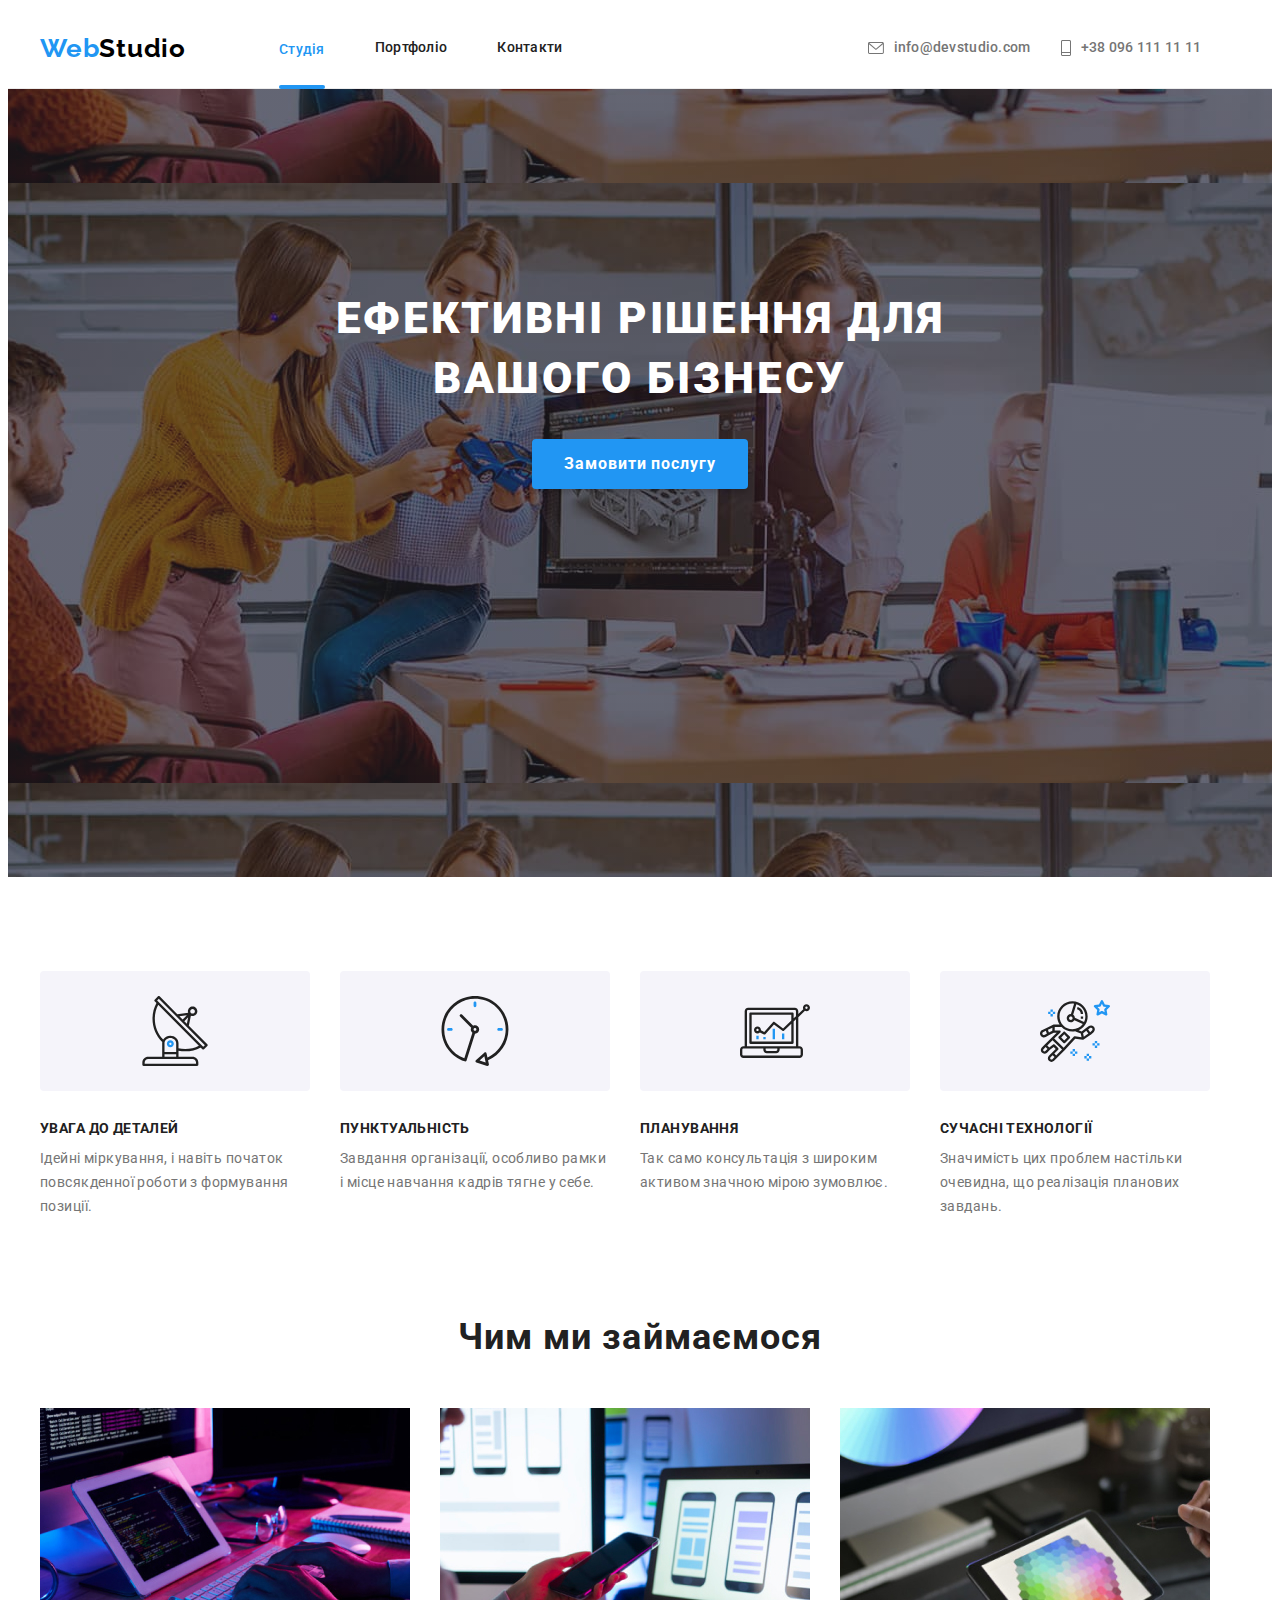
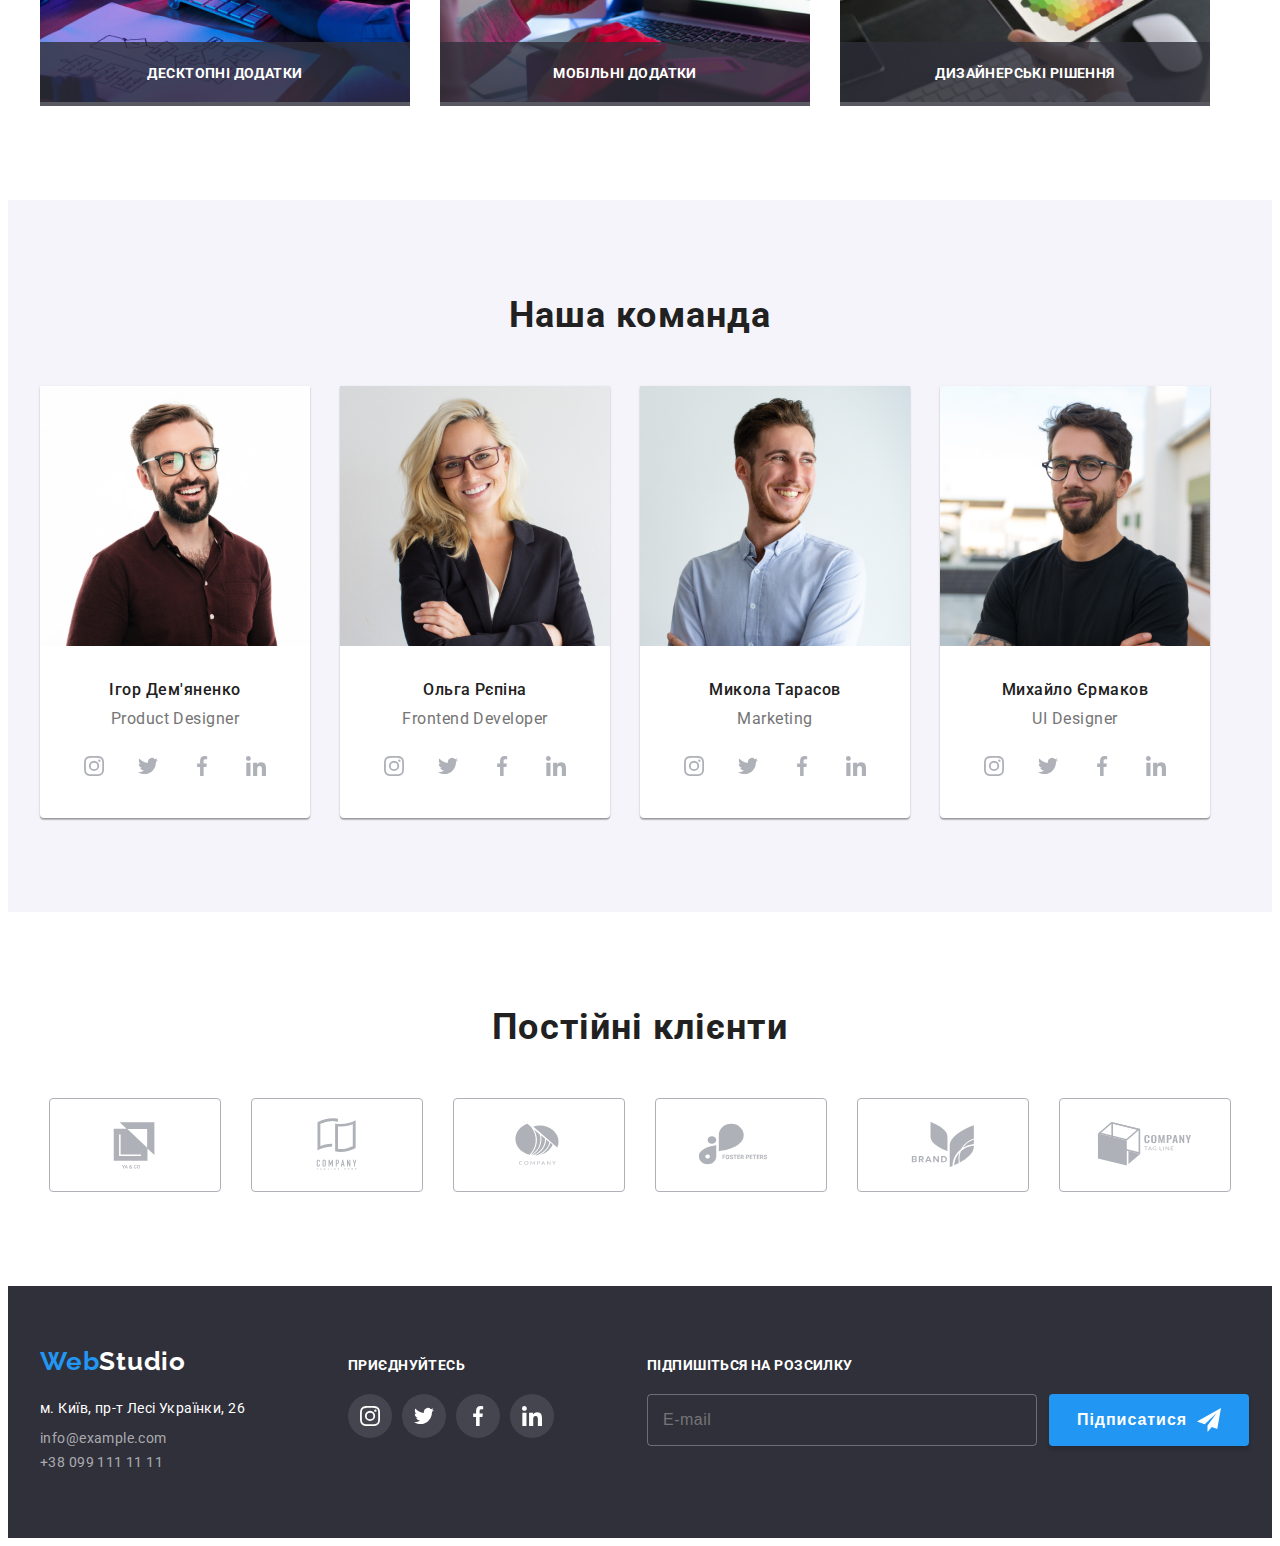
==== commit 145dcad9: "end" ====
--- a/index.html
+++ b/index.html
@@ -33,12 +33,12 @@
 
       <ul class="header__contacts list">
         <li>
-          <a class="header__link link " href="info@devstudio.com"><svg class="header__icons"
+          <a class="header__link link " href="mailto:info@devstudio.com"><svg class="header__icons"
               width="16px" height="12px">
               <use href="./images/icons/icons2.svg#mailhover">
             </svg>info@devstudio.com</a>
         </li>
-        <li><a class="header__tel link" href="+380961111111"><svg class="header__icons"
+        <li><a class="header__tel link" href="tel:+380961111111"><svg class="header__icons"
               width="10px" height="16px">
               <use href="./images/icons/icons2.svg#vector">
             </svg>+38 096 111 11 11</a></li>
@@ -336,7 +336,7 @@
             <li>
               <a class="footer__link" href="mailto:info@devstudio.com">info@example.com</a>
             </li>
-            <li><a class="footer__tel link" href="tel=+380991111111">+38 099 111 11 11</a></li>
+            <li><a class="footer__tel link" href="tel:+380991111111">+38 099 111 11 11</a></li>
           </ul>
         </address>
       </div>
--- a/css/main.min.css
+++ b/css/main.min.css
@@ -1 +1 @@
-:root{--main-font: "Roboto", sans-serif;--secondary-font: "Raleway", sans-serif;--main-txt-cl: #212121;--secondary-txt-cl: #757575;--logo-blue-txt-cl: #2196F3;--logo-black-txt-cl: #000000;--logo-white-txt-cl: #FFFFFF;--white-txt-cl: #FFFFFF;--dark-bg-cl: #2F303A;--light-bg-cl: #F5F4FA;--overlay-bg-cl: #C4C4C4;--blue-bg-cl: #2196F3;--white-bg-cl: #FFFFFF;--button-text-color: #000000;--focus-color: #ffffff;--border-form: #D9D9D9;--border-color: #ECECEC;--border-social-color: #AFB1B8;--border-cards-color: #EEEEEE;--social-icon-color: #AFB1B8;--akcent-color: #2196F3;--animation: 250ms cubic-bezier(0.4, 0, 0.2, 1)}.visuaaly-hidden{position:absolute;white-space:nowrap;width:1px;height:1px;overflow:hidden;border:0;padding:0;clip:rect(0 0 0 0);-webkit-clip-path:inset(50%);clip-path:inset(50%);margin:-1px}.container{width:1200px;padding-left:15px;padding-right:15px;margin:0 auto}body{font-family:var(--main-font);color:var(--main-txt-cl)}.footer__link,.header__link,.link,.portfolio__link--cards{text-decoration:none;color:currentColor}.list{list-style:none;padding:0;margin:0}h1,h2,h3,h4,h5,h6,p{margin:0}.btn{font-family:inherit;font-weight:700;font-size:16px;line-height:1.88;letter-spacing:.06em;max-width:250px;min-width:200px;max-height:50px;padding-top:10px;padding-right:32px;padding-bottom:10px;padding-left:32px;color:--white-txt-cl;background:--blue-bg-cl;-webkit-box-shadow:0px 4px 4px rgba(0,0,0,.15);box-shadow:0px 4px 4px rgba(0,0,0,.15);border-radius:4px;border:rgba(0,0,0,0);-webkit-transition:color --animation background-color --animation;transition:color --animation background-color --animation}.btn:hover,.btn:focus{cursor:pointer;color:--button-text-color;background-color:--focus-color}.hero__btn{display:-webkit-box;display:-ms-flexbox;display:flex;margin:0 auto;margin-bottom:106px}.backdrop{position:fixed;top:0;left:0;z-index:1000;width:100%;height:100%;background-color:rgba(0,0,0,.2);-webkit-transition:opacity 250ms ease-out,visibility 600ms ease-out;transition:opacity 250ms ease-out,visibility 600ms ease-out}.backdrop.is-hidden{opacity:0;visibility:hidden;pointer-events:none}.backdrop.is-hidden.modal{opacity:0}.modal{position:absolute;top:50%;left:50%;width:528px;min-height:581px;background-color:#fff;border-radius:4px;position:relative;-webkit-transform:translate(-50%, -50%) scale(1);transform:translate(-50%, -50%) scale(1);opacity:1;-webkit-transition:opacity 400ms ease-in-out 200ms,-webkit-transform 250ms ease-in-out 200ms;transition:opacity 400ms ease-in-out 200ms,-webkit-transform 250ms ease-in-out 200ms;transition:transform 250ms ease-in-out 200ms,opacity 400ms ease-in-out 200ms;transition:transform 250ms ease-in-out 200ms,opacity 400ms ease-in-out 200ms,-webkit-transform 250ms ease-in-out 200ms;padding-top:40px;padding-right:41px;padding-bottom:40px;padding-left:39px}.modal__btn{position:absolute;width:30px;height:30px;padding:0;display:-webkit-box;display:-ms-flexbox;display:flex;-webkit-box-align:center;-ms-flex-align:center;align-items:center;-webkit-box-pack:center;-ms-flex-pack:center;justify-content:center;top:8px;right:8px;border-radius:50%;border:1px solid rgba(0,0,0,.1);background-color:rgba(0,0,0,0);cursor:pointer}.modal__btn--icon{width:11px;height:11px;-webkit-transition-duration:250ms;transition-duration:250ms;-webkit-transition-timing-function:cubic-bezier(0.4, 0, 0.2, 1);transition-timing-function:cubic-bezier(0.4, 0, 0.2, 1);-webkit-transition-delay:0s;transition-delay:0s}.modal__btn--icon:hover,.modal__btn--icon:focus{fill:--akcent-color}.register__form{text-align:center}.register__title{display:block;margin-bottom:12px;font-weight:700;font-size:20px;line-height:1.15;text-align:center;letter-spacing:.03em;color:--main-txt-cl}.register__group{margin-bottom:20px}.register__lable{display:block;text-align:left;margin-bottom:5px;font-weight:400;font-size:12px;line-height:1.17;letter-spacing:.01em;color:--secondary-txt-cl;padding-left:1px}.register__wrap{display:block;position:relative;margin-bottom:10px}.register__field{position:relative}.register__icon{position:absolute;top:29px;top:50%;-webkit-transform:translateY(-50%);transform:translateY(-50%);left:12px;-webkit-transition-duration:250ms;transition-duration:250ms;-webkit-transition-timing-function:cubic-bezier(0.4, 0, 0.2, 1);transition-timing-function:cubic-bezier(0.4, 0, 0.2, 1);-webkit-transition-delay:0s;transition-delay:0s}.register__wrap:last-child{margin-bottom:0}.register__input,.register__message{border:solid 1px --border-form;border-radius:5px;width:100%;outline:rgba(0,0,0,0);padding:10px;padding-left:50px;-webkit-transition-duration:250ms;transition-duration:250ms;-webkit-transition-timing-function:cubic-bezier(0.4, 0, 0.2, 1);transition-timing-function:cubic-bezier(0.4, 0, 0.2, 1);-webkit-transition-delay:0s;transition-delay:0s}.register__message{resize:none;height:120px;padding:10px}.register__input:focus,.register__message:focus{border:solid 1px --akcent-color}.register__input:focus-within+.register__icon{fill:--akcent-color}textarea::-webkit-input-placeholder{font-style:normal;font-weight:400;font-size:12px;line-height:1.17;letter-spacing:.01em;color:rgba(117,117,117,.5)}textarea::-moz-placeholder{font-style:normal;font-weight:400;font-size:12px;line-height:1.17;letter-spacing:.01em;color:rgba(117,117,117,.5)}textarea:-ms-input-placeholder{font-style:normal;font-weight:400;font-size:12px;line-height:1.17;letter-spacing:.01em;color:rgba(117,117,117,.5)}textarea::-ms-input-placeholder{font-style:normal;font-weight:400;font-size:12px;line-height:1.17;letter-spacing:.01em;color:rgba(117,117,117,.5)}textarea::placeholder{font-style:normal;font-weight:400;font-size:12px;line-height:1.17;letter-spacing:.01em;color:rgba(117,117,117,.5)}.register__agreement{display:-webkit-box;display:-ms-flexbox;display:flex;-webkit-box-align:center;-ms-flex-align:center;align-items:center;-webkit-box-pack:center;-ms-flex-pack:center;justify-content:center;gap:9px;margin-bottom:30px}.register__agreement--text{font-style:normal;font-weight:400;font-size:14px;line-height:1.71;letter-spacing:.03em;color:--secondary-txt-cl}.register__icon--uncheck{-webkit-transition:opacity 250ms ease-in-out;transition:opacity 250ms ease-in-out}.register__icon--check{opacity:0;-webkit-transition:opacity 250ms ease-in-out;transition:opacity 250ms ease-in-out}.register__checkbox:checked+.register__icon--agreement .register__icon--uncheck{opacity:0}.register__checkbox:checked+.register__icon--agreement .register__icon--check{opacity:1}.register__agreement--link{text-decoration:underline;color:--akcent-color;text-underline-position:under}.register__btn{display:inline-block;-webkit-box-align:center;-ms-flex-align:center;align-items:center;padding:10px 55px;font-family:inherit;font-weight:700;font-size:16px;line-height:1.875;letter-spacing:.06em;color:--white-txt-cl;cursor:pointer;background-color:--akcent-color;-webkit-box-shadow:0px 4px 4px rgba(0,0,0,.15);box-shadow:0px 4px 4px rgba(0,0,0,.15);border-radius:4px;border-color:rgba(0,0,0,0)}.container{width:1200px;padding-left:15px;padding-right:15px;margin-left:auto;margin-right:auto}.logo-accent{color:--logo-black-txt-cl}.benefits__text{margin-bottom:50px;font-weight:700;font-size:36px;line-height:1.17;text-align:center;letter-spacing:.03em;color:--main-txt-cl}.header__border{border-bottom:1px solid var(--border-color)}.header__container{display:-webkit-box;display:-ms-flexbox;display:flex}.link{display:-webkit-box;display:-ms-flexbox;display:flex}.header__logo{margin-right:93px;-webkit-box-align:center;-ms-flex-align:center;align-items:center}.nav__list{display:-webkit-box;display:-ms-flexbox;display:flex;-webkit-box-align:center;-ms-flex-align:center;align-items:center}.nav__item{padding-top:32px;padding-bottom:32px;margin-right:50px}.nav__item{position:relative;-webkit-transition:color var(--animation);transition:color var(--animation)}.nav__item--contacts{margin-right:0}.header__contacts{margin-left:305px;display:-webkit-box;display:-ms-flexbox;display:flex;-webkit-box-align:center;-ms-flex-align:center;align-items:center;font-weight:500;font-size:14px;color:var(--secondary-txt-cl)}.header__icons{display:-webkit-box;display:-ms-flexbox;display:flex;-webkit-box-pack:center;-ms-flex-pack:center;justify-content:center;-webkit-box-align:center;-ms-flex-align:center;align-items:center;margin-right:10px;fill:currentColor}.header__link{-webkit-box-align:center;-ms-flex-align:center;align-items:center;padding-top:32px;padding-bottom:32px;margin-right:30px;position:relative;-webkit-transition:color var(--animation);transition:color var(--animation)}.header__tel{padding-top:32px;padding-bottom:32px;position:relative;-webkit-transition:color var(--animation);transition:color var(--animation)}.header__logo{font-family:var(--secondary-font);color:var(--logo-blue-txt-cl);font-weight:700;font-size:26px;line-height:1.19;letter-spacing:.03em}.logo-accent{color:var(--logo-black-txt-cl)}.nav__item{font-weight:500;font-size:14px;line-height:1.14;letter-spacing:.02em;color:var(--main-txt-cl)}.nav__item--studio{font-weight:500;font-size:14px;line-height:1.14;letter-spacing:.02em;color:var(--logo-blue-txt-cl);text-decoration:none}.nav__item--studio{position:relative;color:var(--logo-blue-txt-cl)}.nav__item--studio::after{position:absolute;bottom:0;left:0;content:"";width:100%;height:4px;border-radius:2px;background-color:var(--logo-blue-txt-cl)}.nav__item:hover,.nav__item:focus{color:var(--logo-blue-txt-cl)}.header__link,.header__tel{font-weight:500;font-size:14px;line-height:1.14;letter-spacing:.02em;color:var(--secondary-txt-cl)}.header__link:hover,.header__link:focus{color:var(--logo-blue-txt-cl)}.header__tel{font-weight:500;font-size:14px;line-height:1.14;letter-spacing:.02em;color:var(--secondary-txt-cl)}.header__tel:hover,.header__tel:focus{color:var(--logo-blue-txt-cl)}.overlay{max-width:1600px;height:600px;margin-right:auto;margin-left:auto;background-image:-webkit-gradient(linear, left top, right top, from(rgba(47, 48, 58, 0.4)), to(rgba(47, 48, 58, 0.4))),url(../images/studio/imghero.jpg);background-image:linear-gradient(to right, rgba(47, 48, 58, 0.4), rgba(47, 48, 58, 0.4)),url(../images/studio/imghero.jpg);background-position:center;background-color:var(--overlay-bg-cl)}.hero{padding-top:94px;padding-bottom:94px;margin-left:auto;margin-right:auto;background-color:var(--dark-bg-cl)}.hero__text{margin-top:106px;margin-bottom:30px;font-weight:900;font-size:44px;line-height:1.36;text-align:center;letter-spacing:.06em;text-transform:uppercase;color:var(--white-txt-cl)}.register__input,.register__message{border:solid 1px var(--border-form);border-radius:5px;width:100%;outline:rgba(0,0,0,0);padding:10px;padding-left:50px;-webkit-transition-duration:250ms;transition-duration:250ms;-webkit-transition-timing-function:cubic-bezier(0.4, 0, 0.2, 1);transition-timing-function:cubic-bezier(0.4, 0, 0.2, 1);-webkit-transition-delay:0s;transition-delay:0s}.register__message{resize:none;height:120px;padding:10px}.register__input:focus,.register__message:focus{border:solid 1px var(--akcent-color)}.register__input:focus-within+.register__icon{fill:var(--akcent-color)}textarea::-webkit-input-placeholder{font-style:normal;font-weight:400;font-size:12px;line-height:1.17;letter-spacing:.01em;color:rgba(117,117,117,.5)}textarea::-moz-placeholder{font-style:normal;font-weight:400;font-size:12px;line-height:1.17;letter-spacing:.01em;color:rgba(117,117,117,.5)}textarea:-ms-input-placeholder{font-style:normal;font-weight:400;font-size:12px;line-height:1.17;letter-spacing:.01em;color:rgba(117,117,117,.5)}textarea::-ms-input-placeholder{font-style:normal;font-weight:400;font-size:12px;line-height:1.17;letter-spacing:.01em;color:rgba(117,117,117,.5)}textarea::placeholder{font-style:normal;font-weight:400;font-size:12px;line-height:1.17;letter-spacing:.01em;color:rgba(117,117,117,.5)}.register__agreement{display:-webkit-box;display:-ms-flexbox;display:flex;-webkit-box-align:center;-ms-flex-align:center;align-items:center;-webkit-box-pack:center;-ms-flex-pack:center;justify-content:center;gap:9px;margin-bottom:30px}.register__agreement--text{font-style:normal;font-weight:400;font-size:14px;line-height:1.71;letter-spacing:.03em;color:var(--secondary-txt-cl)}.register__icon--uncheck{-webkit-transition:opacity 250ms ease-in-out;transition:opacity 250ms ease-in-out}.register__icon--check{opacity:0;-webkit-transition:opacity 250ms ease-in-out;transition:opacity 250ms ease-in-out}.register__checkbox:checked+.register__icon--agreement .register__icon--uncheck{opacity:0}.register__checkbox:checked+.register__icon--agreement .register__icon--check{opacity:1}.register__agreement--link{text-decoration:underline;color:var(--akcent-color);text-underline-position:under}.register__btn{display:inline-block;-webkit-box-align:center;-ms-flex-align:center;align-items:center;padding:10px 55px;font-family:inherit;font-weight:700;font-size:16px;line-height:1.875;letter-spacing:.06em;color:var(--white-txt-cl);cursor:pointer;background-color:var(--akcent-color);-webkit-box-shadow:0px 4px 4px rgba(0,0,0,.15);box-shadow:0px 4px 4px rgba(0,0,0,.15);border-radius:4px;border-color:rgba(0,0,0,0)}.advantage{padding-top:94px;padding-bottom:94px}.advantage__icon{display:-webkit-box;display:-ms-flexbox;display:flex;-webkit-box-pack:center;-ms-flex-pack:center;justify-content:center;-webkit-box-align:center;-ms-flex-align:center;align-items:center;width:270px;height:120px;background-color:var(--light-bg-cl);border-radius:4px;margin-bottom:30px}.advantage__list{display:-webkit-box;display:-ms-flexbox;display:flex;gap:30px}.advantage__list:last-child{margin-right:0}.advantage__title{margin-bottom:10px;width:270px;height:16px;font-weight:700;font-size:14px;line-height:1.14;letter-spacing:.03em;text-transform:uppercase;color:var(--main-txt-cl)}.advantage__text{width:270px;height:75px;font-weight:400;font-size:14px;line-height:1.71;letter-spacing:.03em;color:var(--secondary-txt-cl)}.team{padding-top:94px;padding-bottom:94px;background-color:var(--light-bg-cl)}.team__name--post{padding-top:30px;padding-bottom:30px}.team__title{margin-bottom:50px;font-weight:700;font-size:36px;line-height:1.17;text-align:center;letter-spacing:.03em;color:var(--main-txt-cl)}.team__list{width:270px;display:-webkit-box;display:-ms-flexbox;display:flex;gap:30px}.team__items{-webkit-box-shadow:0px 1px 3px rgba(0,0,0,.12),0px 1px 1px rgba(0,0,0,.14),0px 2px 1px rgba(0,0,0,.2);box-shadow:0px 1px 3px rgba(0,0,0,.12),0px 1px 1px rgba(0,0,0,.14),0px 2px 1px rgba(0,0,0,.2);border-radius:0px 0px 4px 4px;background:var(--white-bg-cl)}.team__name{margin-bottom:10px;font-weight:500;font-size:16px;line-height:1.19;text-align:center;letter-spacing:.03em;color:var(--main-txt-cl)}.team__post{font-weight:400;font-size:16px;line-height:1.19;text-align:center;letter-spacing:.03em;color:var(--secondary-txt-cl);margin-bottom:16px}.team__list{-webkit-box-align:center;-ms-flex-align:center;align-items:center}.social__link{-webkit-box-align:center;-ms-flex-align:center;align-items:center;-webkit-box-pack:center;-ms-flex-pack:center;justify-content:center;display:-webkit-box;display:-ms-flexbox;display:flex;width:44px;height:44px;background-color:var(--white-bg-cl);border-radius:50%;-webkit-transition:color var(--animation),background-color var(--animation);transition:color var(--animation),background-color var(--animation)}.social__list{gap:10px;display:-webkit-box;display:-ms-flexbox;display:flex;-webkit-box-align:center;-ms-flex-align:center;align-items:center;-webkit-box-pack:center;-ms-flex-pack:center;justify-content:center;padding-right:32px;padding-left:32px;list-style:none}.social__icon{fill:var(--social-icon-color)}.social__link:hover,.social__link:focus{background-color:var(--blue-bg-cl);outline:none}.social__link:hover .social__icon{fill:var(--white-txt-cl)}.social__link:focus .social__icon{fill:var(--white-txt-cl)}.benefits{padding-bottom:94px}.benefits__list{display:-webkit-box;display:-ms-flexbox;display:flex;gap:30px}.benefits__text{margin-bottom:50px;font-weight:700;font-size:36px;line-height:1.17;text-align:center;letter-spacing:.03em;color:var(--main-txt-cl)}.benefits__list{display:-webkit-box;display:-ms-flexbox;display:flex;gap:30px}.benefits__foto{position:relative}.benefits__action{position:absolute;width:100%;bottom:0;padding-top:24px;padding-bottom:24px;overflow:hidden;opacity:1;background:rgba(47,48,58,.8);-webkit-transition:opacity var(--animation);transition:opacity var(--animation)}.benefits__text--action{font-family:"Roboto";font-style:normal;font-weight:700;font-size:14px;line-height:1.14;text-align:center;letter-spacing:.03em;text-transform:uppercase;color:var(--white-txt-cl)}.clients{padding-top:94px;padding-bottom:94px}.clients__list{display:-webkit-box;display:-ms-flexbox;display:flex;list-style:none;-webkit-box-align:center;-ms-flex-align:center;align-items:center;-webkit-box-pack:center;-ms-flex-pack:center;justify-content:center;gap:30px;margin:0;padding:0;-webkit-transition:color var(--animation),border-color var(--animation);transition:color var(--animation),border-color var(--animation)}.clients__icon{display:-webkit-box;display:-ms-flexbox;display:flex;-webkit-box-align:center;-ms-flex-align:center;align-items:center;-webkit-box-pack:center;-ms-flex-pack:center;justify-content:center;width:170px;height:92px;background-color:var(--white-bg-cl);border:1px solid var(--border-social-color);border-radius:4px;fill:var(--social-icon-color);-webkit-transition:color var(--animation),border-color var(--animation);transition:color var(--animation),border-color var(--animation)}.clients__icon:hover,.clients__icon:focus{fill:var(--akcent-color);border-color:var(--akcent-color);border:1px solid var(--akcent-color);outline:none}.clients__title{font-family:"Roboto";font-style:normal;font-weight:700;font-size:36px;line-height:1.17;text-align:center;letter-spacing:.03em;color:var(--main-txt-cl);margin-bottom:50px}.footer{padding-top:60px;padding-bottom:60px;background-color:var(--dark-bg-cl)}.footer .container{display:-webkit-box;display:-ms-flexbox;display:flex;-webkit-box-align:baseline;-ms-flex-align:baseline;align-items:baseline}.footer__logo{width:145px;height:31px;margin-bottom:20px}.footer__accent{color:var(--logo-white-txt-cl)}.footer__list{width:231px;height:81px}.footer__text{margin-bottom:9px;font-family:"Roboto";font-style:normal;font-weight:400;font-size:14px;line-height:1.71;letter-spacing:.03em;color:var(--logo-white-txt-cl)}.footer__text:hover,.footer__text:focus{color:var(--logo-blue-txt-cl)}.footer__link{margin-bottom:9px;font-family:"Roboto";font-style:normal;font-weight:400;font-size:14px;line-height:1.71;letter-spacing:.03em;color:rgba(255,255,255,.6);-webkit-transition:color var(--animation),background-color var(--animation);transition:color var(--animation),background-color var(--animation)}.footer__link:hover,.footer__link:focus{color:var(--logo-blue-txt-cl)}.footer__tel{font-family:"Roboto";font-style:normal;font-weight:400;font-size:14px;line-height:1.71;letter-spacing:.03em;color:rgba(255,255,255,.6)}.footer__text,.footer__link,.footer__tel{width:231px;height:21px}.footer__tel:hover,.footer__tel:focus{color:var(--logo-blue-txt-cl)}.footer__join{margin-left:70px;margin-right:93px}.footer__social--list{display:-webkit-box;display:-ms-flexbox;display:flex;-webkit-box-align:baseline;-ms-flex-align:baseline;align-items:baseline;-webkit-box-pack:center;-ms-flex-pack:center;justify-content:center;gap:10px;list-style:none;margin:0;padding-left:0}.footer__social--link{display:-webkit-box;display:-ms-flexbox;display:flex;-webkit-box-align:center;-ms-flex-align:center;align-items:center;-webkit-box-pack:center;-ms-flex-pack:center;justify-content:center;width:44px;height:44px;background-color:rgba(255,255,255,.1);border-radius:50%;margin-top:20px;-webkit-transition:color var(--animation),background-color var(--animation);transition:color var(--animation),background-color var(--animation)}.footer__title{display:-webkit-box;display:-ms-flexbox;display:flex;-webkit-box-align:baseline;-ms-flex-align:baseline;align-items:baseline;font-family:"Roboto";font-style:normal;font-weight:700;font-size:14px;line-height:1.14;letter-spacing:.03em;text-transform:uppercase;color:var(--white-txt-cl);padding-left:0}.footer__icon{fill:var(--white-txt-cl)}.footer__social--link:hover,.footer__social--link:focus{fill:var(--akcent-color);border-color:var(--akcent-color);border:1px solid var(--akcent-color);background-color:var(--blue-bg-cl);outline:none}.subsubscription__group{display:-webkit-box;display:-ms-flexbox;display:flex;gap:12px}.subscription__input{display:inline-block;width:358px;background-color:rgba(0,0,0,0);border:1px solid rgba(255,255,255,.3);border-radius:4px;padding:15px;font-style:normal;font-weight:400;font-size:16px;line-height:1.25;-webkit-box-align:center;-ms-flex-align:center;align-items:center;letter-spacing:.03em;color:rgba(255,255,255,.6);-webkit-transition:color var(--animation),border-color var(--animation);transition:color var(--animation),border-color var(--animation)}.subscription__input:hover,.subscription__input:focus{border:1px solid var(--akcent-color);border-color:var(--akcent-color);outline:none}.subscription__btn{display:-webkit-box;display:-ms-flexbox;display:flex;gap:10px;-webkit-box-align:center;-ms-flex-align:center;align-items:center;-webkit-box-pack:center;-ms-flex-pack:center;justify-content:center;background-color:var(--blue-bg-cl);border-radius:4px;border-color:rgba(0,0,0,0);-webkit-box-shadow:0px 4px 4px rgba(0,0,0,.15);box-shadow:0px 4px 4px rgba(0,0,0,.15);font-style:normal;font-weight:700;font-size:16px;line-height:1.875;text-align:center;letter-spacing:.06em;padding-top:10px;padding-right:28px;padding-bottom:10px;padding-left:29px;padding-left:28px;cursor:pointer;color:var(--white-txt-cl);border:none}.subscription__title{margin-bottom:20px;font-weight:700;font-size:14px;line-height:1.14;letter-spacing:.03em;text-transform:uppercase;color:var(--white-txt-cl)}.portfolio__button{padding-top:94px;padding-bottom:94px}.portfolio__list{display:-webkit-box;display:-ms-flexbox;display:flex;-webkit-box-pack:center;-ms-flex-pack:center;justify-content:center;gap:8px;margin-bottom:50px}.portfolio__btn--curent{width:73px;height:38px;padding-top:6px;padding-right:22px;padding-bottom:6px;padding-left:22px}.portfolio__btn--site{max-width:200px;min-width:130px;width:128px;height:38px;padding-top:6px;padding-right:22px;padding-bottom:6px;padding-left:22px}.portfolio__btn--app{width:145px;height:38px;padding-top:6px;padding-right:22px;padding-bottom:6px;padding-left:22px}.portfolio__btn--design{width:103px;height:38px;padding-top:6px;padding-right:22px;padding-bottom:6px;padding-left:22px}.portfolio__btn--marketing{width:130px;height:38px;padding-top:6px;padding-right:22px;padding-bottom:6px;padding-left:22px}.portfolio__btn{font-family:"Roboto";font-style:normal;font-weight:500;font-size:16px;line-height:1.62;text-align:center;letter-spacing:.03em;border:none;border-radius:4px;background:var(--light-bg-cl);-webkit-transition:color var(--animation),background-color var(--animation),-webkit-box-shadow var(--animation);transition:color var(--animation),background-color var(--animation),-webkit-box-shadow var(--animation);transition:color var(--animation),background-color var(--animation),box-shadow var(--animation);transition:color var(--animation),background-color var(--animation),box-shadow var(--animation),-webkit-box-shadow var(--animation)}.portfolio__list,.portfolio__btn{color:var(--main-txt-cl)}.current{font-family:"Roboto";font-style:normal;color:var(--white-txt-cl);background:var(--blue-bg-cl);border-radius:4px;border:none}.portfolio__btn:hover,.portfolio__btn:focus{background:var(--blue-bg-cl);color:var(--white-txt-cl)}.portfolio__title{position:absolute;width:1px;height:1px;margin:-1px;border:0;padding:0;white-space:nowrap;-webkit-clip-path:inset(100%);clip-path:inset(100%);clip:rect(0 0 0 0);overflow:hidden}.portfolio__cards--title{max-width:350px;min-width:340px;width:322px;height:36px;font-weight:700;font-size:18px;line-height:2;letter-spacing:.06em;color:var(--main-txt-cl)}.portfolio__cards--text{width:322px;height:30px;font-weight:400;font-size:16px;line-height:1.88;letter-spacing:.03em;color:var(--secondary-txt-cl)}.portfolio__link--cards:hover,.portfolio__link--cards:focus{color:var(--logo-blue-txt-cl)}.portfolio__cards--list{display:-webkit-box;display:-ms-flexbox;display:flex;-ms-flex-wrap:wrap;flex-wrap:wrap;gap:30px}.portfolio__foto{position:relative;overflow:hidden}.portfolio__overlay{position:absolute;display:block;bottom:0;left:0;width:100%;height:100%;background-color:rgba(33,150,243,.9);-webkit-transform:translateY(100%);transform:translateY(100%);-webkit-transition:-webkit-transform var(--animation);transition:-webkit-transform var(--animation);transition:transform var(--animation);transition:transform var(--animation), -webkit-transform var(--animation)}.portfolio__overlay--text{font-family:var(--main-font);font-style:normal;font-weight:400;font-size:18px;line-height:1.56;padding-top:63px;padding-bottom:63px;padding-left:24px;padding-right:24px;letter-spacing:.03em;color:var(--white-txt-cl)}.portfolio__foto:hover .portfolio__overlay{-webkit-transform:translateY(0);transform:translateY(0);opacity:1}.portfolio__item--cards{-webkit-box-sizing:border-box;box-sizing:border-box;width:370px;background:var(--white-bg-cl);border:1px solid var(--border-cards-color)}.portfolio__cards--name{padding-top:20px;padding-bottom:20px;padding-right:24px;padding-left:24px}.portfolio__item--cards:hover{-webkit-box-shadow:0px 1px 1px rgba(0,0,0,.12),0px 4px 4px rgba(0,0,0,.06),1px 4px 6px rgba(0,0,0,.16);box-shadow:0px 1px 1px rgba(0,0,0,.12),0px 4px 4px rgba(0,0,0,.06),1px 4px 6px rgba(0,0,0,.16)}/*# sourceMappingURL=main.min.css.map */+:root{--main-font: "Roboto", sans-serif;--secondary-font: "Raleway", sans-serif;--main-txt-cl: #212121;--secondary-txt-cl: #757575;--logo-blue-txt-cl: #2196F3;--logo-black-txt-cl: #000000;--logo-white-txt-cl: #FFFFFF;--white-txt-cl: #FFFFFF;--dark-bg-cl: #2F303A;--light-bg-cl: #F5F4FA;--overlay-bg-cl: #C4C4C4;--blue-bg-cl: #2196F3;--white-bg-cl: #FFFFFF;--button-text-color: #000000;--focus-color: #ffffff;--border-form: #D9D9D9;--border-color: #ECECEC;--border-social-color: #AFB1B8;--border-cards-color: #EEEEEE;--social-icon-color: #AFB1B8;--akcent-color: #2196F3;--animation: 250ms cubic-bezier(0.4, 0, 0.2, 1)}.visuaaly-hidden{position:absolute;white-space:nowrap;width:1px;height:1px;overflow:hidden;border:0;padding:0;clip:rect(0 0 0 0);-webkit-clip-path:inset(50%);clip-path:inset(50%);margin:-1px}.container{width:1200px;padding-left:15px;padding-right:15px;margin:0 auto}body{font-family:var(--main-font);color:var(--main-txt-cl)}.footer__link,.header__link,.link,.portfolio__link--cards{text-decoration:none;color:currentColor}.list{list-style:none;padding:0;margin:0}h1,h2,h3,h4,h5,h6,p{margin:0}.btn{font-family:inherit;font-weight:700;font-size:16px;line-height:1.88;letter-spacing:.06em;max-width:250px;min-width:200px;max-height:50px;padding-top:10px;padding-right:32px;padding-bottom:10px;padding-left:32px;color:--white-txt-cl;background:--blue-bg-cl;-webkit-box-shadow:0px 4px 4px rgba(0,0,0,.15);box-shadow:0px 4px 4px rgba(0,0,0,.15);border-radius:4px;border:rgba(0,0,0,0);-webkit-transition:color var(--animation) background-color var(--animation);transition:color var(--animation) background-color var(--animation)}.btn:hover,.btn:focus{cursor:pointer;color:var --button-text-color;background-color:var --focus-color}.hero__btn{display:-webkit-box;display:-ms-flexbox;display:flex;margin:0 auto;margin-bottom:106px;background-color:var(--blue-bg-cl);color:var(--white-txt-cl)}.backdrop{position:fixed;top:0;left:0;z-index:1000;width:100%;height:100%;background-color:rgba(0,0,0,.2);-webkit-transition:opacity 250ms ease-out,visibility 600ms ease-out;transition:opacity 250ms ease-out,visibility 600ms ease-out}.backdrop.is-hidden{opacity:0;visibility:hidden;pointer-events:none}.backdrop.is-hidden.modal{opacity:0}.modal{position:absolute;top:50%;left:50%;width:528px;min-height:581px;background-color:#fff;border-radius:4px;position:relative;-webkit-transform:translate(-50%, -50%) scale(1);transform:translate(-50%, -50%) scale(1);opacity:1;-webkit-transition:opacity 400ms ease-in-out 200ms,-webkit-transform 250ms ease-in-out 200ms;transition:opacity 400ms ease-in-out 200ms,-webkit-transform 250ms ease-in-out 200ms;transition:transform 250ms ease-in-out 200ms,opacity 400ms ease-in-out 200ms;transition:transform 250ms ease-in-out 200ms,opacity 400ms ease-in-out 200ms,-webkit-transform 250ms ease-in-out 200ms;padding-top:40px;padding-right:41px;padding-bottom:40px;padding-left:39px}.modal__btn{position:absolute;width:30px;height:30px;padding:0;display:-webkit-box;display:-ms-flexbox;display:flex;-webkit-box-align:center;-ms-flex-align:center;align-items:center;-webkit-box-pack:center;-ms-flex-pack:center;justify-content:center;top:8px;right:8px;border-radius:50%;border:1px solid rgba(0,0,0,.1);background-color:rgba(0,0,0,0);cursor:pointer}.modal__btn--icon{width:11px;height:11px;-webkit-transition-duration:250ms;transition-duration:250ms;-webkit-transition-timing-function:cubic-bezier(0.4, 0, 0.2, 1);transition-timing-function:cubic-bezier(0.4, 0, 0.2, 1);-webkit-transition-delay:0s;transition-delay:0s}.modal__btn--icon:hover,.modal__btn--icon:focus{fill:var(--akcent-color)}.register__form{text-align:center}.register__title{display:block;margin-bottom:12px;font-weight:700;font-size:20px;line-height:1.15;text-align:center;letter-spacing:.03em;color:var(--main-txt-cl)}.register__group{margin-bottom:20px}.register__lable{display:block;text-align:left;margin-bottom:5px;font-weight:400;font-size:12px;line-height:1.17;letter-spacing:.01em;color:var(--secondary-txt-cl);padding-left:1px}.register__wrap{display:block;position:relative;margin-bottom:10px}.register__wrap:last-child{margin-bottom:0}.register__field{position:relative}.register__icon{position:absolute;top:29px;top:50%;-webkit-transform:translateY(-50%);transform:translateY(-50%);left:12px;-webkit-transition-duration:250ms;transition-duration:250ms;-webkit-transition-timing-function:cubic-bezier(0.4, 0, 0.2, 1);transition-timing-function:cubic-bezier(0.4, 0, 0.2, 1);-webkit-transition-delay:0s;transition-delay:0s}.register__input,.register__message{border:solid 1px var(--border-form);border-radius:5px;width:100%;outline:rgba(0,0,0,0);padding:10px;padding-left:50px;-webkit-transition-duration:250ms;transition-duration:250ms;-webkit-transition-timing-function:cubic-bezier(0.4, 0, 0.2, 1);transition-timing-function:cubic-bezier(0.4, 0, 0.2, 1);-webkit-transition-delay:0s;transition-delay:0s}.register__input:focus,.register__input:focus,.register__message:focus,.register__message:focus{border:solid 1px var(--akcent-color)}.register__message{resize:none;height:120px;padding:10px}.register__input:focus-within+.register__icon{fill:var(--akcent-color)}textarea::-webkit-input-placeholder{font-style:normal;font-weight:400;font-size:12px;line-height:1.17;letter-spacing:.01em;color:rgba(117,117,117,.5)}textarea::-moz-placeholder{font-style:normal;font-weight:400;font-size:12px;line-height:1.17;letter-spacing:.01em;color:rgba(117,117,117,.5)}textarea:-ms-input-placeholder{font-style:normal;font-weight:400;font-size:12px;line-height:1.17;letter-spacing:.01em;color:rgba(117,117,117,.5)}textarea::-ms-input-placeholder{font-style:normal;font-weight:400;font-size:12px;line-height:1.17;letter-spacing:.01em;color:rgba(117,117,117,.5)}textarea::placeholder{font-style:normal;font-weight:400;font-size:12px;line-height:1.17;letter-spacing:.01em;color:rgba(117,117,117,.5)}.register__agreement{display:-webkit-box;display:-ms-flexbox;display:flex;-webkit-box-align:center;-ms-flex-align:center;align-items:center;-webkit-box-pack:center;-ms-flex-pack:center;justify-content:center;gap:9px;margin-bottom:30px}.register__agreement--text{font-style:normal;font-weight:400;font-size:14px;line-height:1.71;letter-spacing:.03em;color:var(--secondary-txt-cl)}.register__icon--uncheck{-webkit-transition:opacity 250ms ease-in-out;transition:opacity 250ms ease-in-out}.register__icon--check{opacity:0;-webkit-transition:opacity 250ms ease-in-out;transition:opacity 250ms ease-in-out}.register__checkbox:checked+.register__icon--agreement .register__icon--uncheck{opacity:0}.register__checkbox:checked+.register__icon--agreement .register__icon--check{opacity:1}.register__agreement--link{text-decoration:underline;color:var(--akcent-color);text-underline-position:under}.register__btn{display:inline-block;-webkit-box-align:center;-ms-flex-align:center;align-items:center;padding:10px 55px;font-family:inherit;font-weight:700;font-size:16px;line-height:1.875;letter-spacing:.06em;color:var(--white-txt-cl);cursor:pointer;background-color:var(--akcent-color);-webkit-box-shadow:0px 4px 4px rgba(0,0,0,.15);box-shadow:0px 4px 4px rgba(0,0,0,.15);border-radius:4px;border-color:rgba(0,0,0,0)}.container{width:1200px;padding-left:15px;padding-right:15px;margin-left:auto;margin-right:auto}.logo-accent{color:var --logo-black-txt-cl}.benefits__text{margin-bottom:50px;font-weight:700;font-size:36px;line-height:1.17;text-align:center;letter-spacing:.03em;color:var(--main-txt-cl)}.header__border{border-bottom:1px solid var(--border-color)}.header__container{display:-webkit-box;display:-ms-flexbox;display:flex}.link{display:-webkit-box;display:-ms-flexbox;display:flex}.header__logo{margin-right:93px;-webkit-box-align:center;-ms-flex-align:center;align-items:center}.nav__list{display:-webkit-box;display:-ms-flexbox;display:flex;-webkit-box-align:center;-ms-flex-align:center;align-items:center}.nav__item{padding-top:32px;padding-bottom:32px;margin-right:50px}.nav__item{position:relative;-webkit-transition:color var(--animation);transition:color var(--animation)}.nav__item--contacts{margin-right:0}.header__contacts{margin-left:305px;display:-webkit-box;display:-ms-flexbox;display:flex;-webkit-box-align:center;-ms-flex-align:center;align-items:center;font-weight:500;font-size:14px;color:var(--secondary-txt-cl)}.header__icons{display:-webkit-box;display:-ms-flexbox;display:flex;-webkit-box-pack:center;-ms-flex-pack:center;justify-content:center;-webkit-box-align:center;-ms-flex-align:center;align-items:center;margin-right:10px;fill:currentColor}.header__link{-webkit-box-align:center;-ms-flex-align:center;align-items:center;padding-top:32px;padding-bottom:32px;margin-right:30px;position:relative;-webkit-transition:color var(--animation);transition:color var(--animation)}.header__tel{padding-top:32px;padding-bottom:32px;position:relative;-webkit-transition:color var(--animation);transition:color var(--animation)}.header__logo{font-family:var(--secondary-font);color:var(--logo-blue-txt-cl);font-weight:700;font-size:26px;line-height:1.19;letter-spacing:.03em}.logo-accent{color:var(--logo-black-txt-cl)}.nav__item{font-weight:500;font-size:14px;line-height:1.14;letter-spacing:.02em;color:var(--main-txt-cl)}.nav__item:hover,.nav__item:focus{color:var(--logo-blue-txt-cl)}.nav__item--studio{font-weight:500;font-size:14px;line-height:1.14;letter-spacing:.02em;color:var(--logo-blue-txt-cl);text-decoration:none}.nav__item--studio{position:relative;color:var(--logo-blue-txt-cl)}.nav__item--studio::after{position:absolute;bottom:0;left:0;content:"";width:100%;height:4px;border-radius:2px;background-color:var(--logo-blue-txt-cl)}.header__link,.header__tel{font-weight:500;font-size:14px;line-height:1.14;letter-spacing:.02em;color:var(--secondary-txt-cl)}.header__link:hover,.header__link:focus,.header__tel:hover,.header__tel:focus{color:var(--logo-blue-txt-cl)}.header__tel{font-weight:500;font-size:14px;line-height:1.14;letter-spacing:.02em;color:var(--secondary-txt-cl)}.header__tel:hover,.header__tel:focus{color:var(--logo-blue-txt-cl)}.overlay{max-width:1600px;height:600px;margin-right:auto;margin-left:auto;background-image:-webkit-gradient(linear, left top, right top, from(rgba(47, 48, 58, 0.4)), to(rgba(47, 48, 58, 0.4))),url(../images/studio/imghero.jpg);background-image:linear-gradient(to right, rgba(47, 48, 58, 0.4), rgba(47, 48, 58, 0.4)),url(../images/studio/imghero.jpg);background-position:center;background-color:var(--overlay-bg-cl)}.hero{padding-top:94px;padding-bottom:94px;margin-left:auto;margin-right:auto;background-color:var(--dark-bg-cl)}.hero__text{margin-top:106px;margin-bottom:30px;font-weight:900;font-size:44px;line-height:1.36;text-align:center;letter-spacing:.06em;text-transform:uppercase;color:var(--white-txt-cl)}.register__input,.register__message{border:solid 1px var(--border-form);border-radius:5px;width:100%;outline:rgba(0,0,0,0);padding:10px;padding-left:50px;-webkit-transition-duration:250ms;transition-duration:250ms;-webkit-transition-timing-function:cubic-bezier(0.4, 0, 0.2, 1);transition-timing-function:cubic-bezier(0.4, 0, 0.2, 1);-webkit-transition-delay:0s;transition-delay:0s}.register__input:focus,.register__input:focus,.register__message:focus,.register__message:focus{border:solid 1px var(--akcent-color)}.register__message{resize:none;height:120px;padding:10px}.register__input:focus-within+.register__icon{fill:var(--akcent-color)}textarea::-webkit-input-placeholder{font-style:normal;font-weight:400;font-size:12px;line-height:1.17;letter-spacing:.01em;color:rgba(117,117,117,.5)}textarea::-moz-placeholder{font-style:normal;font-weight:400;font-size:12px;line-height:1.17;letter-spacing:.01em;color:rgba(117,117,117,.5)}textarea:-ms-input-placeholder{font-style:normal;font-weight:400;font-size:12px;line-height:1.17;letter-spacing:.01em;color:rgba(117,117,117,.5)}textarea::-ms-input-placeholder{font-style:normal;font-weight:400;font-size:12px;line-height:1.17;letter-spacing:.01em;color:rgba(117,117,117,.5)}textarea::placeholder{font-style:normal;font-weight:400;font-size:12px;line-height:1.17;letter-spacing:.01em;color:rgba(117,117,117,.5)}.register__agreement{display:-webkit-box;display:-ms-flexbox;display:flex;-webkit-box-align:center;-ms-flex-align:center;align-items:center;-webkit-box-pack:center;-ms-flex-pack:center;justify-content:center;gap:9px;margin-bottom:30px}.register__agreement--text{font-style:normal;font-weight:400;font-size:14px;line-height:1.71;letter-spacing:.03em;color:var(--secondary-txt-cl)}.register__icon--uncheck{-webkit-transition:opacity 250ms ease-in-out;transition:opacity 250ms ease-in-out}.register__icon--check{opacity:0;-webkit-transition:opacity 250ms ease-in-out;transition:opacity 250ms ease-in-out}.register__checkbox:checked+.register__icon--agreement .register__icon--uncheck{opacity:0}.register__checkbox:checked+.register__icon--agreement .register__icon--check{opacity:1}.register__agreement--link{text-decoration:underline;color:var(--akcent-color);text-underline-position:under}.register__btn{display:inline-block;-webkit-box-align:center;-ms-flex-align:center;align-items:center;padding:10px 55px;font-family:inherit;font-weight:700;font-size:16px;line-height:1.875;letter-spacing:.06em;color:var(--white-txt-cl);cursor:pointer;background-color:var(--akcent-color);-webkit-box-shadow:0px 4px 4px rgba(0,0,0,.15);box-shadow:0px 4px 4px rgba(0,0,0,.15);border-radius:4px;border-color:rgba(0,0,0,0)}.advantage{padding-top:94px;padding-bottom:94px}.advantage__icon{display:-webkit-box;display:-ms-flexbox;display:flex;-webkit-box-pack:center;-ms-flex-pack:center;justify-content:center;-webkit-box-align:center;-ms-flex-align:center;align-items:center;width:270px;height:120px;background-color:var(--light-bg-cl);border-radius:4px;margin-bottom:30px}.advantage__list{display:-webkit-box;display:-ms-flexbox;display:flex;gap:30px}.advantage__list:last-child{margin-right:0}.advantage__title{margin-bottom:10px;width:270px;height:16px;font-weight:700;font-size:14px;line-height:1.14;letter-spacing:.03em;text-transform:uppercase;color:var(--main-txt-cl)}.advantage__text{width:270px;height:75px;font-weight:400;font-size:14px;line-height:1.71;letter-spacing:.03em;color:var(--secondary-txt-cl)}.team{padding-top:94px;padding-bottom:94px;background-color:var(--light-bg-cl)}.team__name--post{padding-top:30px;padding-bottom:30px}.team__title{margin-bottom:50px;font-weight:700;font-size:36px;line-height:1.17;text-align:center;letter-spacing:.03em;color:var(--main-txt-cl)}.team__list{width:270px;display:-webkit-box;display:-ms-flexbox;display:flex;gap:30px}.team__items{-webkit-box-shadow:0px 1px 3px rgba(0,0,0,.12),0px 1px 1px rgba(0,0,0,.14),0px 2px 1px rgba(0,0,0,.2);box-shadow:0px 1px 3px rgba(0,0,0,.12),0px 1px 1px rgba(0,0,0,.14),0px 2px 1px rgba(0,0,0,.2);border-radius:0px 0px 4px 4px;background:var(--white-bg-cl)}.team__name{margin-bottom:10px;font-weight:500;font-size:16px;line-height:1.19;text-align:center;letter-spacing:.03em;color:var(--main-txt-cl)}.team__post{font-weight:400;font-size:16px;line-height:1.19;text-align:center;letter-spacing:.03em;color:var(--secondary-txt-cl);margin-bottom:16px}.team__list{-webkit-box-align:center;-ms-flex-align:center;align-items:center}.social__link{-webkit-box-align:center;-ms-flex-align:center;align-items:center;-webkit-box-pack:center;-ms-flex-pack:center;justify-content:center;display:-webkit-box;display:-ms-flexbox;display:flex;width:44px;height:44px;background-color:var(--white-bg-cl);border-radius:50%;-webkit-transition:color var(--animation),background-color var(--animation);transition:color var(--animation),background-color var(--animation)}.social__link:hover,.social__link:focus{background-color:var(--blue-bg-cl);outline:none}.social__list{gap:10px;display:-webkit-box;display:-ms-flexbox;display:flex;-webkit-box-align:center;-ms-flex-align:center;align-items:center;-webkit-box-pack:center;-ms-flex-pack:center;justify-content:center;padding-right:32px;padding-left:32px;list-style:none}.social__icon{fill:var(--social-icon-color)}.social__link:hover .social__icon{fill:var(--white-txt-cl)}.social__link:focus .social__icon{fill:var(--white-txt-cl)}.benefits{padding-bottom:94px}.benefits__text{margin-bottom:50px;font-weight:700;font-size:36px;line-height:1.17;text-align:center;letter-spacing:.03em;color:var(--main-txt-cl)}.benefits__list{display:-webkit-box;display:-ms-flexbox;display:flex;gap:30px}.benefits__foto{position:relative}.benefits__action{position:absolute;width:100%;bottom:0;padding-top:24px;padding-bottom:24px;overflow:hidden;opacity:1;background:rgba(47,48,58,.8);-webkit-transition:opacity var(--animation);transition:opacity var(--animation)}.benefits__text--action{font-family:"Roboto";font-style:normal;font-weight:700;font-size:14px;line-height:1.14;text-align:center;letter-spacing:.03em;text-transform:uppercase;color:var(--white-txt-cl)}.clients{padding-top:94px;padding-bottom:94px}.clients__list{display:-webkit-box;display:-ms-flexbox;display:flex;list-style:none;-webkit-box-align:center;-ms-flex-align:center;align-items:center;-webkit-box-pack:center;-ms-flex-pack:center;justify-content:center;gap:30px;margin:0;padding:0;-webkit-transition:color var(--animation),border-color var(--animation);transition:color var(--animation),border-color var(--animation)}.clients__icon{display:-webkit-box;display:-ms-flexbox;display:flex;-webkit-box-align:center;-ms-flex-align:center;align-items:center;-webkit-box-pack:center;-ms-flex-pack:center;justify-content:center;width:170px;height:92px;background-color:var(--white-bg-cl);border:1px solid var(--border-social-color);border-radius:4px;fill:var(--social-icon-color);-webkit-transition:color var(--animation),border-color var(--animation);transition:color var(--animation),border-color var(--animation)}.clients__icon:hover,.clients__icon:focus{fill:var(--akcent-color);border-color:var(--akcent-color);border:1px solid var(--akcent-color);outline:none}.clients__title{font-family:"Roboto";font-style:normal;font-weight:700;font-size:36px;line-height:1.17;text-align:center;letter-spacing:.03em;color:var(--main-txt-cl);margin-bottom:50px}.footer{padding-top:60px;padding-bottom:60px;background-color:var(--dark-bg-cl)}.footer .container{display:-webkit-box;display:-ms-flexbox;display:flex;-webkit-box-align:baseline;-ms-flex-align:baseline;align-items:baseline}.footer__logo{width:145px;height:31px;margin-bottom:20px}.footer__accent{color:var(--logo-white-txt-cl)}.footer__list{width:231px;height:81px}.footer__text{margin-bottom:9px;font-family:"Roboto";font-style:normal;font-weight:400;font-size:14px;line-height:1.71;letter-spacing:.03em;color:var(--logo-white-txt-cl)}.footer__text:hover,.footer__text:focus{color:var(--logo-blue-txt-cl)}.footer__link{margin-bottom:9px;font-family:"Roboto";font-style:normal;font-weight:400;font-size:14px;line-height:1.71;letter-spacing:.03em;color:rgba(255,255,255,.6);-webkit-transition:color var(--animation),background-color var(--animation);transition:color var(--animation),background-color var(--animation)}.footer__link:hover,.footer__link:focus{color:var(--logo-blue-txt-cl)}.footer__tel{font-family:"Roboto";font-style:normal;font-weight:400;font-size:14px;line-height:1.71;letter-spacing:.03em;color:rgba(255,255,255,.6)}.footer__tel:hover,.footer__tel:focus{color:var(--logo-blue-txt-cl)}.footer__text,.footer__link,.footer__tel{width:231px;height:21px}.footer__join{margin-left:70px;margin-right:93px}.footer__social--list{display:-webkit-box;display:-ms-flexbox;display:flex;-webkit-box-align:baseline;-ms-flex-align:baseline;align-items:baseline;-webkit-box-pack:center;-ms-flex-pack:center;justify-content:center;gap:10px;list-style:none;margin:0;padding-left:0}.footer__social--link{display:-webkit-box;display:-ms-flexbox;display:flex;-webkit-box-align:center;-ms-flex-align:center;align-items:center;-webkit-box-pack:center;-ms-flex-pack:center;justify-content:center;width:44px;height:44px;background-color:rgba(255,255,255,.1);border-radius:50%;margin-top:20px;-webkit-transition:color var(--animation),background-color var(--animation);transition:color var(--animation),background-color var(--animation)}.footer__social--link:hover,.footer__social--link:focus{fill:var(--akcent-color);border-color:var(--akcent-color);border:1px solid var(--akcent-color);background-color:var(--blue-bg-cl);outline:none}.footer__title{display:-webkit-box;display:-ms-flexbox;display:flex;-webkit-box-align:baseline;-ms-flex-align:baseline;align-items:baseline;font-family:"Roboto";font-style:normal;font-weight:700;font-size:14px;line-height:1.14;letter-spacing:.03em;text-transform:uppercase;color:var(--white-txt-cl);padding-left:0}.footer__icon{fill:var(--white-txt-cl)}.subsubscription__group{display:-webkit-box;display:-ms-flexbox;display:flex;gap:12px}.subscription__input{display:inline-block;width:358px;background-color:rgba(0,0,0,0);border:1px solid rgba(255,255,255,.3);border-radius:4px;padding:15px;font-style:normal;font-weight:400;font-size:16px;line-height:1.25;-webkit-box-align:center;-ms-flex-align:center;align-items:center;letter-spacing:.03em;color:rgba(255,255,255,.6);-webkit-transition:color var(--animation),border-color var(--animation);transition:color var(--animation),border-color var(--animation)}.subscription__input:hover,.subscription__input:focus{border:1px solid var(--akcent-color);border-color:var(--akcent-color);outline:none}.subscription__btn{display:-webkit-box;display:-ms-flexbox;display:flex;gap:10px;-webkit-box-align:center;-ms-flex-align:center;align-items:center;-webkit-box-pack:center;-ms-flex-pack:center;justify-content:center;background-color:var(--blue-bg-cl);border-radius:4px;border-color:rgba(0,0,0,0);-webkit-box-shadow:0px 4px 4px rgba(0,0,0,.15);box-shadow:0px 4px 4px rgba(0,0,0,.15);font-style:normal;font-weight:700;font-size:16px;line-height:1.875;text-align:center;letter-spacing:.06em;padding-top:10px;padding-right:28px;padding-bottom:10px;padding-left:29px;padding-left:28px;cursor:pointer;color:var(--white-txt-cl);border:none}.subscription__title{margin-bottom:20px;font-weight:700;font-size:14px;line-height:1.14;letter-spacing:.03em;text-transform:uppercase;color:var(--white-txt-cl)}.portfolio__button{padding-top:94px;padding-bottom:94px}.portfolio__list{display:-webkit-box;display:-ms-flexbox;display:flex;-webkit-box-pack:center;-ms-flex-pack:center;justify-content:center;gap:8px;margin-bottom:50px}.portfolio__btn--curent{width:73px;height:38px;padding-top:6px;padding-right:22px;padding-bottom:6px;padding-left:22px}.portfolio__btn--site{max-width:200px;min-width:130px;width:128px;height:38px;padding-top:6px;padding-right:22px;padding-bottom:6px;padding-left:22px}.portfolio__btn--app{width:145px;height:38px;padding-top:6px;padding-right:22px;padding-bottom:6px;padding-left:22px}.portfolio__btn--design{width:103px;height:38px;padding-top:6px;padding-right:22px;padding-bottom:6px;padding-left:22px}.portfolio__btn--marketing{width:130px;height:38px;padding-top:6px;padding-right:22px;padding-bottom:6px;padding-left:22px}.portfolio__btn{font-family:"Roboto";font-style:normal;font-weight:500;font-size:16px;line-height:1.62;text-align:center;letter-spacing:.03em;border:none;border-radius:4px;background:var(--light-bg-cl);-webkit-transition:color var(--animation),background-color var(--animation),-webkit-box-shadow var(--animation);transition:color var(--animation),background-color var(--animation),-webkit-box-shadow var(--animation);transition:color var(--animation),background-color var(--animation),box-shadow var(--animation);transition:color var(--animation),background-color var(--animation),box-shadow var(--animation),-webkit-box-shadow var(--animation);cursor:pointer}.portfolio__btn:hover,.portfolio__btn:focus{background:var(--blue-bg-cl);color:var(--white-txt-cl)}.portfolio__list,.portfolio__btn{color:var(--main-txt-cl)}.current{font-family:"Roboto";font-style:normal;color:var(--white-txt-cl);background:var(--blue-bg-cl);border-radius:4px;border:none}.portfolio__title{position:absolute;width:1px;height:1px;margin:-1px;border:0;padding:0;white-space:nowrap;-webkit-clip-path:inset(100%);clip-path:inset(100%);clip:rect(0 0 0 0);overflow:hidden}.portfolio__cards--title{max-width:350px;min-width:340px;width:322px;height:36px;font-weight:700;font-size:18px;line-height:2;letter-spacing:.06em;color:var(--main-txt-cl)}.portfolio__cards--text{width:322px;height:30px;font-weight:400;font-size:16px;line-height:1.88;letter-spacing:.03em;color:var(--secondary-txt-cl)}.portfolio__cards--list{display:-webkit-box;display:-ms-flexbox;display:flex;-ms-flex-wrap:wrap;flex-wrap:wrap;gap:30px}.portfolio__foto{position:relative;overflow:hidden}.portfolio__overlay{position:absolute;display:block;bottom:0;left:0;width:100%;height:100%;background-color:rgba(33,150,243,.9);-webkit-transform:translateY(100%);transform:translateY(100%);-webkit-transition:-webkit-transform var(--animation);transition:-webkit-transform var(--animation);transition:transform var(--animation);transition:transform var(--animation), -webkit-transform var(--animation)}.portfolio__overlay--text{font-family:var(--main-font);font-style:normal;font-weight:400;font-size:18px;line-height:1.56;padding-top:63px;padding-bottom:63px;padding-left:24px;padding-right:24px;letter-spacing:.03em;color:var(--white-txt-cl)}.portfolio__foto:hover .portfolio__overlay{-webkit-transform:translateY(0);transform:translateY(0);opacity:1}.portfolio__item--cards{-webkit-box-sizing:border-box;box-sizing:border-box;width:370px;background:var(--white-bg-cl);border:1px solid var(--border-cards-color);-webkit-transition:-webkit-transform var(--animation);transition:-webkit-transform var(--animation);transition:transform var(--animation);transition:transform var(--animation), -webkit-transform var(--animation);-webkit-transition:color var(--animation),background-color var(--animation),-webkit-box-shadow var(--animation);transition:color var(--animation),background-color var(--animation),-webkit-box-shadow var(--animation);transition:color var(--animation),background-color var(--animation),box-shadow var(--animation);transition:color var(--animation),background-color var(--animation),box-shadow var(--animation),-webkit-box-shadow var(--animation)}.portfolio__item--cards:hover{-webkit-box-shadow:0px 1px 1px rgba(0,0,0,.12),0px 4px 4px rgba(0,0,0,.06),1px 4px 6px rgba(0,0,0,.16);box-shadow:0px 1px 1px rgba(0,0,0,.12),0px 4px 4px rgba(0,0,0,.06),1px 4px 6px rgba(0,0,0,.16)}.portfolio__cards--name{padding-top:20px;padding-bottom:20px;padding-right:24px;padding-left:24px}/*# sourceMappingURL=main.min.css.map */